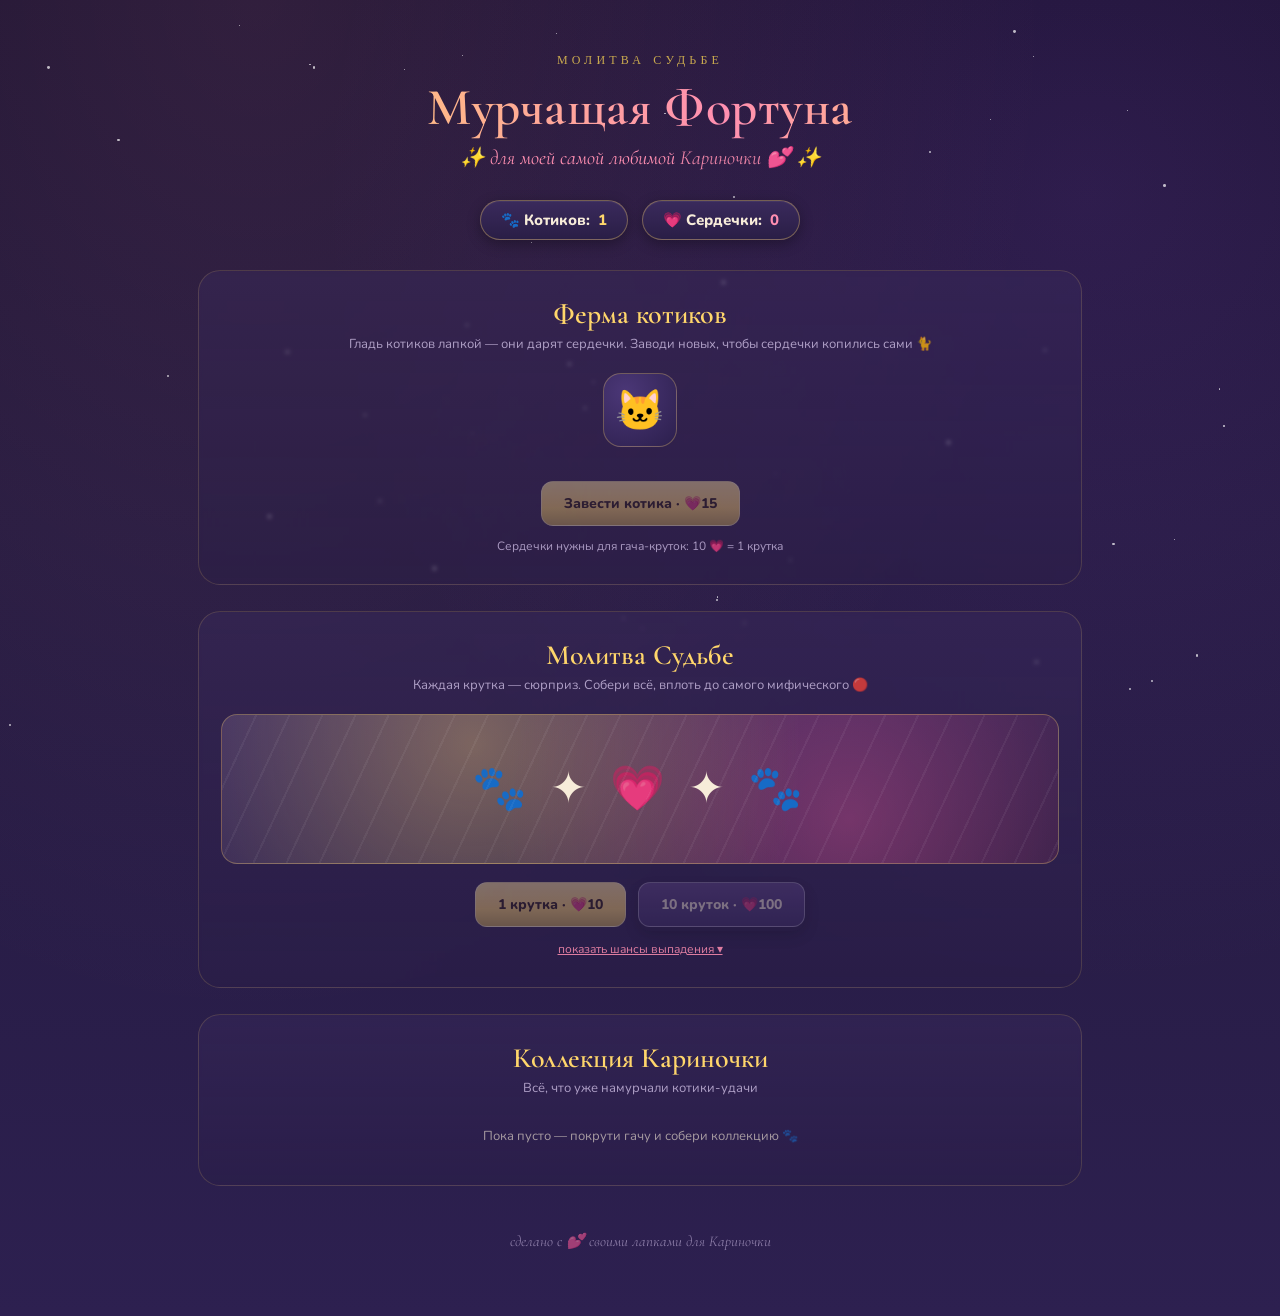
==== index.html @ b20a407c "Rename karina-gacha.html to index.html" ====
<!DOCTYPE html>
<html lang="ru">
<head>
<meta charset="UTF-8">
<meta name="viewport" content="width=device-width, initial-scale=1.0">
<title>Мурчащая Фортуна — для Кариночки 💕</title>
<link rel="preconnect" href="https://fonts.googleapis.com">
<link href="https://fonts.googleapis.com/css2?family=Cormorant+Garamond:ital,wght@0,500;0,600;1,500&family=Marcellus&family=Nunito:wght@400;600;700;800&display=swap" rel="stylesheet">
<style>
:root{
  --bg1:#1a1230;
  --bg2:#241a3f;
  --bg3:#2d2050;
  --cream:#f7ecd9;
  --gold:#ffd66b;
  --gold-dim:#c9a94f;
  --pink:#ff8fb1;
  --pink-deep:#ff5f96;

  --c-gray:#9aa0a6;   --g-gray:#d4d8db;
  --c-green:#4caf7a;  --g-green:#8ff0bb;
  --c-purple:#a855f7; --g-purple:#e0c2ff;
  --c-pink:#ff5fa8;   --g-pink:#ffc2df;
  --c-legend:#ffcf30; --g-legend:#fff2b0;
  --c-red:#ff3b3b;    --g-red:#ffaaaa;
}
*{box-sizing:border-box;}
html,body{margin:0;padding:0;}
body{
  background:
    radial-gradient(ellipse at 20% 0%, rgba(255,143,177,.10), transparent 55%),
    radial-gradient(ellipse at 85% 15%, rgba(168,85,247,.12), transparent 50%),
    linear-gradient(180deg,var(--bg1),var(--bg2) 40%,var(--bg3));
  color:var(--cream);
  font-family:'Nunito',sans-serif;
  min-height:100vh;
  overflow-x:hidden;
  position:relative;
}

/* ---------- ambient stars ---------- */
#starfield{position:fixed;inset:0;pointer-events:none;z-index:0;overflow:hidden;}
.star{position:absolute;background:#fff;border-radius:50%;opacity:.7;animation:twinkle 3.5s ease-in-out infinite;}
@keyframes twinkle{0%,100%{opacity:.15;transform:scale(1);}50%{opacity:.9;transform:scale(1.4);}}

.wrap{position:relative;z-index:1;max-width:920px;margin:0 auto;padding:0 18px 60px;}

/* ---------- hero ---------- */
.hero{
  text-align:center;
  padding:52px 16px 30px;
}
.hero .eyebrow{
  font-family:'Marcellus',serif;
  letter-spacing:.35em;
  font-size:12px;
  color:var(--gold-dim);
  text-transform:uppercase;
}
.hero h1{
  font-family:'Cormorant Garamond',serif;
  font-weight:600;
  font-size:52px;
  margin:8px 0 4px;
  background:linear-gradient(90deg,var(--gold),var(--pink) 60%,var(--gold));
  -webkit-background-clip:text;
  background-clip:text;
  color:transparent;
  letter-spacing:.01em;
}
.hero .dedication{
  font-family:'Cormorant Garamond',serif;
  font-style:italic;
  font-size:20px;
  color:var(--pink);
  margin-top:6px;
}
.hero .dedication span{opacity:.9;}

/* ---------- topbar ---------- */
.topbar{
  display:flex;justify-content:center;gap:14px;flex-wrap:wrap;
  margin:0 0 30px;
}
.currency{
  background:linear-gradient(180deg,#3a2a5c,#2a1e46);
  border:1px solid rgba(255,214,107,.35);
  border-radius:999px;
  padding:9px 20px;
  font-weight:800;
  font-size:15px;
  display:flex;align-items:center;gap:8px;
  box-shadow:0 4px 14px rgba(0,0,0,.3), inset 0 1px 0 rgba(255,255,255,.05);
}
.currency .n{color:var(--gold);font-variant-numeric:tabular-nums;}
.currency.heart .n{color:var(--pink);}

/* ---------- section shell ---------- */
section{
  background:linear-gradient(180deg,rgba(58,42,92,.45),rgba(42,30,70,.35));
  border:1px solid rgba(255,214,107,.16);
  border-radius:22px;
  padding:26px 22px 30px;
  margin-bottom:26px;
  backdrop-filter:blur(2px);
}
section h2{
  font-family:'Cormorant Garamond',serif;
  font-weight:600;
  font-size:28px;
  margin:0 0 4px;
  color:var(--gold);
  text-align:center;
}
section .subtitle{
  text-align:center;
  font-size:13px;
  color:#d9c9ee;
  opacity:.75;
  margin:0 0 20px;
}

/* ---------- farm ---------- */
.cats-field{
  display:flex;flex-wrap:wrap;justify-content:center;gap:14px;
  min-height:90px;
  margin-bottom:18px;
}
.cat-btn{
  font-size:40px;
  background:radial-gradient(circle at 30% 25%, #4b3777, #2c1f4d);
  border:1px solid rgba(255,214,107,.3);
  border-radius:18px;
  width:74px;height:74px;
  cursor:pointer;
  display:flex;align-items:center;justify-content:center;
  animation:catbob 2.6s ease-in-out infinite;
  transition:transform .12s;
  position:relative;
  user-select:none;
}
.cat-btn:nth-child(2n){animation-delay:.4s;}
.cat-btn:nth-child(3n){animation-delay:.9s;}
.cat-btn:active{transform:scale(.88);}
@keyframes catbob{0%,100%{transform:translateY(0) rotate(-2deg);}50%{transform:translateY(-6px) rotate(2deg);}}

.floatie{
  position:absolute;
  font-weight:800;
  color:var(--pink);
  font-size:14px;
  pointer-events:none;
  animation:floatup 1s ease-out forwards;
  z-index:5;
}
@keyframes floatup{
  0%{opacity:1;transform:translateY(0);}
  100%{opacity:0;transform:translateY(-46px);}
}

.farm-controls{display:flex;flex-direction:column;align-items:center;gap:10px;}
.hint{font-size:12px;color:#c9b8e0;opacity:.8;margin:2px 0 0;text-align:center;}

/* ---------- buttons ---------- */
.btn{
  font-family:'Nunito',sans-serif;
  font-weight:800;
  font-size:14px;
  color:#2a1a0f;
  background:linear-gradient(180deg,#ffe49a,var(--gold) 60%,var(--gold-dim));
  border:1px solid rgba(255,255,255,.4);
  border-radius:12px;
  padding:12px 22px;
  cursor:pointer;
  box-shadow:0 4px 0 #a9822f, 0 8px 16px rgba(0,0,0,.35);
  transition:transform .08s, box-shadow .08s, filter .15s;
}
.btn:hover{filter:brightness(1.06);}
.btn:active{transform:translateY(3px);box-shadow:0 1px 0 #a9822f, 0 3px 8px rgba(0,0,0,.3);}
.btn:disabled{opacity:.4;cursor:not-allowed;filter:none;box-shadow:none;transform:none;}
.btn.secondary{
  background:linear-gradient(180deg,#5a4483,#3c2c63);
  color:var(--cream);
  box-shadow:0 4px 0 #241a3f, 0 8px 16px rgba(0,0,0,.35);
}
.btn.secondary:active{box-shadow:0 1px 0 #241a3f;}
.btn.small{padding:7px 14px;font-size:12px;}

/* ---------- gacha banner ---------- */
.banner-art{
  height:150px;border-radius:16px;margin-bottom:18px;
  background:
    radial-gradient(circle at 30% 20%, rgba(255,214,107,.35), transparent 55%),
    radial-gradient(circle at 75% 70%, rgba(255,95,168,.35), transparent 55%),
    linear-gradient(160deg,#3c2c63,#241a3f);
  border:1px solid rgba(255,214,107,.3);
  display:flex;align-items:center;justify-content:center;
  font-size:44px;
  letter-spacing:6px;
  position:relative;
  overflow:hidden;
}
.banner-art::after{
  content:"";position:absolute;inset:0;
  background:repeating-linear-gradient(115deg, rgba(255,255,255,.05) 0 2px, transparent 2px 30px);
}
.pull-buttons{display:flex;justify-content:center;gap:12px;flex-wrap:wrap;margin-bottom:14px;}
.rates-toggle{
  text-align:center;font-size:12px;color:var(--pink);cursor:pointer;
  text-decoration:underline;opacity:.85;
}
.rates-table{margin-top:16px;font-size:12.5px;}
.rates-row{
  display:grid;grid-template-columns:20px 90px 1fr 46px;gap:8px;
  align-items:center;padding:6px 8px;border-radius:8px;
}
.rates-row+.rates-row{margin-top:3px;}
.rates-dot{width:11px;height:11px;border-radius:50%;}
.rates-items{opacity:.85;}
.rates-pct{text-align:right;font-weight:800;}

/* ---------- rarity color helpers ---------- */
.rarity-gray{--clr:var(--c-gray);--glow:var(--g-gray);}
.rarity-green{--clr:var(--c-green);--glow:var(--g-green);}
.rarity-purple{--clr:var(--c-purple);--glow:var(--g-purple);}
.rarity-pink{--clr:var(--c-pink);--glow:var(--g-pink);}
.rarity-legendary{--clr:var(--c-legend);--glow:var(--g-legend);}
.rarity-red{--clr:var(--c-red);--glow:var(--g-red);}

/* ---------- case modal ---------- */
.overlay{
  position:fixed;inset:0;background:rgba(10,6,20,.88);
  display:flex;flex-direction:column;align-items:center;justify-content:center;
  z-index:50;padding:20px;backdrop-filter:blur(3px);
}
.overlay[hidden]{display:none;}
.case-viewport{
  width:100%;max-width:640px;height:150px;
  overflow:hidden;position:relative;
  border-radius:14px;
  background:linear-gradient(180deg,#241a3f,#150e28);
  border:1px solid rgba(255,214,107,.35);
  box-shadow:0 0 40px rgba(0,0,0,.5) inset;
}
.case-viewport::before,.case-viewport::after{
  content:"";position:absolute;top:0;bottom:0;width:70px;z-index:3;pointer-events:none;
}
.case-viewport::before{left:0;background:linear-gradient(90deg,#150e28, transparent);}
.case-viewport::after{right:0;background:linear-gradient(270deg,#150e28, transparent);}
.marker{
  position:absolute;left:50%;top:0;bottom:0;width:3px;
  background:var(--gold);transform:translateX(-50%);z-index:4;
  box-shadow:0 0 12px var(--gold);
}
.marker::before,.marker::after{
  content:"";position:absolute;left:50%;transform:translateX(-50%);
  border-left:8px solid transparent;border-right:8px solid transparent;
}
.marker::before{top:-2px;border-top:10px solid var(--gold);}
.marker::after{bottom:-2px;border-bottom:10px solid var(--gold);}
.strip{
  display:flex;position:absolute;top:0;left:0;height:100%;
  will-change:transform;
}
.strip-item{
  width:150px;height:150px;flex:0 0 150px;
  display:flex;flex-direction:column;align-items:center;justify-content:center;gap:6px;
  border-right:1px solid rgba(255,255,255,.06);
  background:linear-gradient(180deg, color-mix(in srgb, var(--clr) 20%, #1b1330), #1b1330 75%);
}
.strip-item .item-icon{font-size:40px;filter:drop-shadow(0 0 8px var(--clr));}
.strip-item .item-name{font-size:9.5px;color:var(--glow);text-align:center;padding:0 6px;opacity:.85;line-height:1.15;}

.reveal-card{
  margin-top:26px;text-align:center;min-height:150px;
  display:flex;flex-direction:column;align-items:center;gap:8px;
}
.reveal-card[hidden]{display:none;}
.reveal-icon{
  font-size:64px;width:120px;height:120px;border-radius:20px;
  display:flex;align-items:center;justify-content:center;
  background:radial-gradient(circle, color-mix(in srgb, var(--clr) 30%, #1b1330), #1b1330 75%);
  border:2px solid var(--clr);
  box-shadow:0 0 30px var(--clr), 0 0 60px var(--clr);
  animation:pop-in .45s cubic-bezier(.2,1.4,.4,1);
}
@keyframes pop-in{0%{transform:scale(0.3);opacity:0;}70%{transform:scale(1.12);}100%{transform:scale(1);opacity:1;}}
.reveal-rarity{font-weight:800;letter-spacing:.08em;text-transform:uppercase;font-size:13px;color:var(--clr);}
.reveal-name{font-family:'Cormorant Garamond',serif;font-size:22px;font-weight:600;color:var(--cream);}
.modal-actions{display:flex;gap:12px;margin-top:22px;}

.confetti-burst{position:absolute;inset:0;pointer-events:none;overflow:visible;}
.confetti-piece{position:absolute;font-size:20px;animation:burst 1.1s ease-out forwards;}
@keyframes burst{
  0%{transform:translate(0,0) scale(0.6) rotate(0);opacity:1;}
  100%{transform:translate(var(--dx),var(--dy)) scale(1.1) rotate(var(--rot));opacity:0;}
}

/* ---------- multi reveal (x10) ---------- */
.multi-grid{
  display:grid;grid-template-columns:repeat(5,1fr);gap:12px;
  width:100%;max-width:640px;margin-bottom:8px;
}
@media(max-width:560px){.multi-grid{grid-template-columns:repeat(2,1fr);}}
.mcard{
  aspect-ratio:1;border-radius:14px;
  background:linear-gradient(160deg,#3c2c63,#241a3f);
  border:1px solid rgba(255,214,107,.3);
  display:flex;flex-direction:column;align-items:center;justify-content:center;gap:4px;
  position:relative;overflow:hidden;
  transform:perspective(600px) rotateY(0deg);
}
.mcard .back-face{font-size:26px;opacity:.5;}
.mcard.revealed{
  animation:flipreveal .55s ease forwards;
  border-color:var(--clr);
  background:radial-gradient(circle, color-mix(in srgb, var(--clr) 26%, #1b1330), #1b1330 78%);
  box-shadow:0 0 18px color-mix(in srgb, var(--clr) 60%, transparent);
}
@keyframes flipreveal{
  0%{transform:perspective(600px) rotateY(0deg);}
  50%{transform:perspective(600px) rotateY(90deg);}
  51%{}
  100%{transform:perspective(600px) rotateY(0deg);}
}
.mcard .m-icon{font-size:30px;filter:drop-shadow(0 0 6px var(--clr));}
.mcard .m-name{font-size:8.5px;text-align:center;padding:0 4px;color:var(--glow);line-height:1.15;}
.mcard.big-glow{animation:flipreveal .55s ease forwards, pulseglow 1.4s ease-in-out .55s 2;}
@keyframes pulseglow{0%,100%{box-shadow:0 0 18px color-mix(in srgb, var(--clr) 60%, transparent);}50%{box-shadow:0 0 40px color-mix(in srgb, var(--clr) 90%, transparent);}}

/* ---------- inventory ---------- */
.inv-groups{display:flex;flex-direction:column;gap:14px;}
.inv-group h3{
  font-family:'Cormorant Garamond',serif;font-size:16px;margin:0 0 8px;
  color:var(--clr);
}
.inv-row{display:flex;flex-wrap:wrap;gap:8px;}
.inv-chip{
  display:flex;align-items:center;gap:6px;
  background:color-mix(in srgb, var(--clr) 14%, #241a3f);
  border:1px solid color-mix(in srgb, var(--clr) 45%, transparent);
  border-radius:10px;padding:6px 10px;font-size:12px;font-weight:700;
}
.inv-chip .cnt{color:var(--clr);}
.inv-empty{font-size:13px;opacity:.6;text-align:center;padding:10px;}

footer{
  text-align:center;font-size:12px;color:#c9b8e0;opacity:.6;padding:20px 0 6px;
  font-family:'Cormorant Garamond',serif;font-style:italic;font-size:15px;
}

@media(max-width:520px){
  .hero h1{font-size:38px;}
  .rates-row{grid-template-columns:16px 74px 1fr 40px;font-size:11px;}
}
</style>
</head>
<body>

<div id="starfield"></div>

<div class="wrap">
  <div class="hero">
    <div class="eyebrow">Молитва Судьбе</div>
    <h1>Мурчащая Фортуна</h1>
    <div class="dedication">✨ для моей самой любимой <span>Кариночки</span> 💕 ✨</div>
  </div>

  <div class="topbar">
    <div class="currency">🐾 Котиков: <span class="n" id="catCountView">1</span></div>
    <div class="currency heart">💗 Сердечки: <span class="n" id="heartView">0</span></div>
  </div>

  <section class="farm">
    <h2>Ферма котиков</h2>
    <div class="subtitle">Гладь котиков лапкой — они дарят сердечки. Заводи новых, чтобы сердечки копились сами 🐈</div>
    <div class="cats-field" id="catsField"></div>
    <div class="farm-controls">
      <button class="btn" id="buyCatBtn">Завести котика · 💗<span id="catCost">15</span></button>
      <div class="hint">Сердечки нужны для гача-круток: 10 💗 = 1 крутка</div>
    </div>
  </section>

  <section class="gacha">
    <h2>Молитва Судьбе</h2>
    <div class="subtitle">Каждая крутка — сюрприз. Собери всё, вплоть до самого мифического 🔴</div>
    <div class="banner-art">🐾 ✦ 💗 ✦ 🐾</div>
    <div class="pull-buttons">
      <button class="btn" id="pull1">1 крутка · 💗10</button>
      <button class="btn secondary" id="pull10">10 круток · 💗100</button>
    </div>
    <div class="rates-toggle" id="ratesToggle">показать шансы выпадения ▾</div>
    <div class="rates-table" id="ratesTable" hidden></div>
  </section>

  <section class="inventory">
    <h2>Коллекция Кариночки</h2>
    <div class="subtitle">Всё, что уже намурчали котики-удачи</div>
    <div class="inv-groups" id="invGroups"></div>
  </section>

  <footer>сделано с 💕 своими лапками для Кариночки</footer>
</div>

<!-- single-pull case overlay -->
<div class="overlay" id="caseOverlay" hidden>
  <div class="case-viewport">
    <div class="marker"></div>
    <div class="strip" id="strip"></div>
    <div class="confetti-burst" id="confettiBurst"></div>
  </div>
  <div class="reveal-card" id="revealCard" hidden></div>
  <div class="modal-actions">
    <button class="btn secondary small" id="skipAnim">Пропустить</button>
    <button class="btn small" id="closeCase" hidden>Продолжить ✦</button>
  </div>
</div>

<!-- multi-pull overlay -->
<div class="overlay" id="multiOverlay" hidden>
  <div class="multi-grid" id="multiGrid"></div>
  <div class="modal-actions">
    <button class="btn secondary small" id="skipMulti">Показать все</button>
    <button class="btn small" id="closeMulti" hidden>Продолжить ✦</button>
  </div>
</div>

<script>
(function(){
  "use strict";

  /* ---------------- RARITIES ---------------- */
  const RARITIES = [
    { key:'gray',      name:'Обычная',      chance:0.40, items:['Доширак','Шоколадка 5 тенге','Попкинс Чупкинс'] },
    { key:'green',     name:'Необычная',    chance:0.29, items:['Бетти Попкинс','Чашка чая','Миска риса'] },
    { key:'purple',    name:'Редкая',       chance:0.15, items:['Мармелад обычный','Киндер палочка','Конфетка «Озеро»'] },
    { key:'pink',      name:'Эпическая',    chance:0.10, items:['Мармелад «Летающая тарелка»','Киндер яйцо','Сникерс'] },
    { key:'legendary', name:'Легендарная',  chance:0.05, items:['Чипсы с крабом','Киндер Джой','Рафаэлло'] },
    { key:'red',       name:'Мифическая',   chance:0.01, items:['Киндер Джой Minecraft','Скин в Лиге Легенд','Коробка Рафаэлло'] },
  ];
  const ICONS = {
    'Доширак':'🍜','Шоколадка 5 тенге':'🍫','Попкинс Чупкинс':'🐹',
    'Бетти Попкинс':'🐰','Чашка чая':'🍵','Миска риса':'🍚',
    'Мармелад обычный':'🍬','Киндер палочка':'🍡','Конфетка «Озеро»':'🍭',
    'Мармелад «Летающая тарелка»':'🛸','Киндер яйцо':'🥚','Сникерс':'🍫',
    'Чипсы с крабом':'🦀','Киндер Джой':'🥚','Рафаэлло':'🌰',
    'Киндер Джой Minecraft':'🎮','Скин в Лиге Легенд':'🎮','Коробка Рафаэлло':'🎁',
  };
  const RARITY_ORDER = RARITIES.map(r=>r.key);

  /* ---------------- STATE ---------------- */
  let hearts = 0;
  let heartsFloat = 0;
  let cats = 1;
  let catCost = 15;
  const inventory = {}; // itemName -> count

  const heartView = document.getElementById('heartView');
  const catCountView = document.getElementById('catCountView');
  const catCostView = document.getElementById('catCost');
  const buyCatBtn = document.getElementById('buyCatBtn');
  const catsField = document.getElementById('catsField');
  const pull1Btn = document.getElementById('pull1');
  const pull10Btn = document.getElementById('pull10');

  function updateUI(){
    heartView.textContent = Math.floor(hearts);
    catCountView.textContent = cats;
    catCostView.textContent = catCost;
    buyCatBtn.disabled = hearts < catCost;
    pull1Btn.disabled = hearts < 10;
    pull10Btn.disabled = hearts < 100;
  }

  function addCat(){
    const btn = document.createElement('button');
    btn.className = 'cat-btn';
    btn.textContent = '🐱';
    btn.addEventListener('click', (e)=> petCat(e, btn));
    catsField.appendChild(btn);
  }
  for(let i=0;i<cats;i++) addCat();

  function petCat(e, btn){
    const gain = 2;
    hearts += gain;
    updateUI();
    const rect = btn.getBoundingClientRect();
    const f = document.createElement('div');
    f.className = 'floatie';
    f.textContent = '+' + gain + ' 💗';
    f.style.left = (rect.left + rect.width/2 - 20) + 'px';
    f.style.top = (rect.top - 6) + 'px';
    f.style.position = 'fixed';
    document.body.appendChild(f);
    setTimeout(()=> f.remove(), 1000);
    btn.style.transform = 'scale(0.85)';
    setTimeout(()=> btn.style.transform = '', 120);
    tickSound(600);
  }

  buyCatBtn.addEventListener('click', ()=>{
    if(hearts < catCost) return;
    hearts -= catCost;
    cats++;
    catCost = Math.ceil(catCost * 1.22);
    addCat();
    updateUI();
  });

  setInterval(()=>{
    heartsFloat += cats * 0.4;
    if(heartsFloat >= 1){
      const whole = Math.floor(heartsFloat);
      hearts += whole;
      heartsFloat -= whole;
      updateUI();
    }
  }, 1000);

  /* ---------------- AUDIO (synthesized, no external files) ---------------- */
  let actx;
  function ctx(){
    if(!actx) actx = new (window.AudioContext||window.webkitAudioContext)();
    return actx;
  }
  function tickSound(freq){
    try{
      const c = ctx();
      const o = c.createOscillator();
      const g = c.createGain();
      o.type = 'square';
      o.frequency.value = freq;
      g.gain.value = 0.05;
      g.gain.exponentialRampToValueAtTime(0.0001, c.currentTime + 0.06);
      o.connect(g); g.connect(c.destination);
      o.start(); o.stop(c.currentTime + 0.07);
    }catch(e){}
  }
  function revealChime(rarityKey){
    try{
      const c = ctx();
      const notesByRarity = {
        gray:[440], green:[440,554], purple:[440,554,659],
        pink:[440,554,659,784], legendary:[392,523,659,784,988],
        red:[392,494,587,740,988,1245]
      };
      const notes = notesByRarity[rarityKey] || [440];
      notes.forEach((freq,i)=>{
        const o = c.createOscillator();
        const g = c.createGain();
        o.type = 'triangle';
        o.frequency.value = freq;
        const t0 = c.currentTime + i*0.09;
        g.gain.setValueAtTime(0.0001, t0);
        g.gain.linearRampToValueAtTime(0.09, t0+0.02);
        g.gain.exponentialRampToValueAtTime(0.0001, t0+0.5);
        o.connect(g); g.connect(c.destination);
        o.start(t0); o.stop(t0+0.55);
      });
    }catch(e){}
  }

  /* ---------------- GACHA LOGIC ---------------- */
  function weightedPick(){
    let r = Math.random(), cum = 0;
    for(const rar of RARITIES){
      cum += rar.chance;
      if(r <= cum) return rar;
    }
    return RARITIES[0];
  }
  function pickItem(rar){
    return rar.items[Math.floor(Math.random()*rar.items.length)];
  }
  function addToInventory(name){
    inventory[name] = (inventory[name]||0) + 1;
    renderInventory();
  }
  function rarityOf(itemName){
    return RARITIES.find(r=> r.items.includes(itemName));
  }

  function renderInventory(){
    const wrap = document.getElementById('invGroups');
    wrap.innerHTML = '';
    let any = false;
    RARITIES.forEach(rar=>{
      const owned = rar.items.filter(it=> inventory[it]);
      if(owned.length === 0) return;
      any = true;
      const group = document.createElement('div');
      group.className = 'inv-group rarity-' + rar.key;
      const h3 = document.createElement('h3');
      h3.textContent = rar.name;
      group.appendChild(h3);
      const row = document.createElement('div');
      row.className = 'inv-row';
      owned.forEach(it=>{
        const chip = document.createElement('div');
        chip.className = 'inv-chip';
        chip.innerHTML = `<span>${ICONS[it]||'✦'}</span><span>${it}</span><span class="cnt">×${inventory[it]}</span>`;
        row.appendChild(chip);
      });
      group.appendChild(row);
      wrap.appendChild(group);
    });
    if(!any){
      wrap.innerHTML = '<div class="inv-empty">Пока пусто — покрути гачу и собери коллекцию 🐾</div>';
    }
  }
  renderInventory();

  /* ---------------- RATES TABLE ---------------- */
  const ratesToggle = document.getElementById('ratesToggle');
  const ratesTable = document.getElementById('ratesTable');
  ratesToggle.addEventListener('click', ()=>{
    const show = ratesTable.hasAttribute('hidden');
    if(show){ ratesTable.removeAttribute('hidden'); ratesToggle.textContent='скрыть шансы выпадения ▴'; }
    else{ ratesTable.setAttribute('hidden',''); ratesToggle.textContent='показать шансы выпадения ▾'; }
  });
  RARITIES.forEach(rar=>{
    const row = document.createElement('div');
    row.className = 'rates-row rarity-' + rar.key;
    row.innerHTML = `
      <span class="rates-dot" style="background:var(--clr)"></span>
      <span style="color:var(--clr);font-weight:800;">${rar.name}</span>
      <span class="rates-items">${rar.items.join(', ')}</span>
      <span class="rates-pct" style="color:var(--clr)">${Math.round(rar.chance*100)}%</span>`;
    ratesTable.appendChild(row);
  });

  /* ---------------- SINGLE PULL — CS-style case opening ---------------- */
  const caseOverlay = document.getElementById('caseOverlay');
  const stripEl = document.getElementById('strip');
  const revealCard = document.getElementById('revealCard');
  const skipAnimBtn = document.getElementById('skipAnim');
  const closeCaseBtn = document.getElementById('closeCase');
  const confettiBurst = document.getElementById('confettiBurst');

  const ITEM_W = 150;
  const STRIP_LEN = 60;
  const LAND_INDEX = 48;
  let animHandle = null;
  let animResolved = false;

  function buildStrip(finalRarity, finalItem){
    stripEl.innerHTML = '';
    stripEl.style.transform = 'translateX(0px)';
    for(let i=0; i<STRIP_LEN; i++){
      let rar, itemName;
      if(i === LAND_INDEX){ rar = finalRarity; itemName = finalItem; }
      else { rar = weightedPick(); itemName = pickItem(rar); }
      const cell = document.createElement('div');
      cell.className = 'strip-item rarity-' + rar.key;
      cell.innerHTML = `<div class="item-icon">${ICONS[itemName]||'✦'}</div><div class="item-name">${itemName}</div>`;
      stripEl.appendChild(cell);
    }
  }

  function easeOutQuart(t){ return 1 - Math.pow(1-t, 4); }

  function animateStrip(finalRarity, onDone){
    const viewport = document.querySelector('#caseOverlay .case-viewport');
    const viewportWidth = viewport.clientWidth;
    const jitter = (Math.random()*0.5 - 0.25) * ITEM_W;
    const targetX = LAND_INDEX*ITEM_W + ITEM_W/2 - viewportWidth/2 + jitter;
    const duration = 4200;
    const start = performance.now();
    let lastTickIndex = -1;
    animResolved = false;

    function frame(now){
      if(animResolved) return;
      const t = Math.min(1, (now-start)/duration);
      const eased = easeOutQuart(t);
      const x = targetX * eased;
      stripEl.style.transform = `translateX(${-x}px)`;
      const idx = Math.floor(x / ITEM_W);
      if(idx !== lastTickIndex){
        lastTickIndex = idx;
        const pitch = 500 + Math.min(500, (1-t)*900);
        tickSound(pitch);
      }
      if(t < 1){
        animHandle = requestAnimationFrame(frame);
      } else {
        animResolved = true;
        onDone();
      }
    }
    animHandle = requestAnimationFrame(frame);
  }

  function finishReveal(finalRarity, finalItem){
    revealChime(finalRarity.key);
    revealCard.innerHTML = `
      <div class="reveal-icon rarity-${finalRarity.key}">${ICONS[finalItem]||'✦'}</div>
      <div class="reveal-rarity rarity-${finalRarity.key}">${finalRarity.name}</div>
      <div class="reveal-name">${finalItem}</div>`;
    revealCard.removeAttribute('hidden');
    closeCaseBtn.removeAttribute('hidden');
    skipAnimBtn.setAttribute('hidden','');
    if(finalRarity.key === 'legendary' || finalRarity.key === 'red' || finalRarity.key === 'pink'){
      burstConfetti(confettiBurst, finalRarity.key);
    }
    addToInventory(finalItem);
  }

  function burstConfetti(container, rarityKey){
    const glyphs = rarityKey==='red' ? ['💖','✨','🎉','💗'] : rarityKey==='legendary' ? ['✨','⭐','💛'] : ['💕','✨'];
    for(let i=0;i<18;i++){
      const p = document.createElement('div');
      p.className = 'confetti-piece';
      p.textContent = glyphs[Math.floor(Math.random()*glyphs.length)];
      const angle = Math.random()*Math.PI*2;
      const dist = 80 + Math.random()*120;
      p.style.setProperty('--dx', Math.cos(angle)*dist + 'px');
      p.style.setProperty('--dy', Math.sin(angle)*dist + 'px');
      p.style.setProperty('--rot', (Math.random()*360)+'deg');
      p.style.left = '50%'; p.style.top = '50%';
      container.appendChild(p);
      setTimeout(()=> p.remove(), 1200);
    }
  }

  function openSinglePull(){
    if(hearts < 10) return;
    hearts -= 10;
    updateUI();
    const rar = weightedPick();
    const item = pickItem(rar);

    caseOverlay.removeAttribute('hidden');
    revealCard.setAttribute('hidden','');
    closeCaseBtn.setAttribute('hidden','');
    skipAnimBtn.removeAttribute('hidden');
    confettiBurst.innerHTML = '';
    buildStrip(rar, item);

    animateStrip(rar, ()=> finishReveal(rar, item));

    skipAnimBtn.onclick = ()=>{
      if(animHandle) cancelAnimationFrame(animHandle);
      animResolved = true;
      const viewport = document.querySelector('#caseOverlay .case-viewport');
      const viewportWidth = viewport.clientWidth;
      const targetX = LAND_INDEX*ITEM_W + ITEM_W/2 - viewportWidth/2;
      stripEl.style.transform = `translateX(${-targetX}px)`;
      finishReveal(rar, item);
    };
  }
  closeCaseBtn.addEventListener('click', ()=>{
    caseOverlay.setAttribute('hidden','');
  });
  pull1Btn.addEventListener('click', openSinglePull);

  /* ---------------- MULTI PULL (x10) — sequential reveal ---------------- */
  const multiOverlay = document.getElementById('multiOverlay');
  const multiGrid = document.getElementById('multiGrid');
  const skipMultiBtn = document.getElementById('skipMulti');
  const closeMultiBtn = document.getElementById('closeMulti');
  let multiTimer = null;
  let multiResults = [];
  let multiIndex = 0;

  function openTenPull(){
    if(hearts < 100) return;
    hearts -= 100;
    updateUI();

    multiResults = [];
    for(let i=0;i<10;i++){
      const rar = weightedPick();
      const item = pickItem(rar);
      multiResults.push({ rar, item });
    }
    // saving the best for last, like a real gacha reveal
    multiResults.sort((a,b)=> RARITY_ORDER.indexOf(a.rar.key) - RARITY_ORDER.indexOf(b.rar.key));

    multiGrid.innerHTML = '';
    multiResults.forEach(()=>{
      const c = document.createElement('div');
      c.className = 'mcard';
      c.innerHTML = '<div class="back-face">🐾</div>';
      multiGrid.appendChild(c);
    });

    multiOverlay.removeAttribute('hidden');
    closeMultiBtn.setAttribute('hidden','');
    skipMultiBtn.removeAttribute('hidden');
    multiIndex = 0;
    revealNextMultiCard();
  }

  function revealMultiCard(i){
    const { rar, item } = multiResults[i];
    const card = multiGrid.children[i];
    card.className = 'mcard revealed rarity-' + rar.key + ((rar.key==='legendary'||rar.key==='red') ? ' big-glow' : '');
    card.innerHTML = `<div class="m-icon">${ICONS[item]||'✦'}</div><div class="m-name">${item}</div>`;
    revealChime(rar.key);
    addToInventory(item);
  }

  function revealNextMultiCard(){
    if(multiIndex >= multiResults.length){
      closeMultiBtn.removeAttribute('hidden');
      skipMultiBtn.setAttribute('hidden','');
      return;
    }
    const { rar } = multiResults[multiIndex];
    revealMultiCard(multiIndex);
    multiIndex++;
    const delay = (rar.key==='legendary'||rar.key==='red') ? 950 : 480;
    multiTimer = setTimeout(revealNextMultiCard, delay);
  }

  skipMultiBtn.addEventListener('click', ()=>{
    clearTimeout(multiTimer);
    while(multiIndex < multiResults.length){
      revealMultiCard(multiIndex);
      multiIndex++;
    }
    closeMultiBtn.removeAttribute('hidden');
    skipMultiBtn.setAttribute('hidden','');
  });
  closeMultiBtn.addEventListener('click', ()=>{
    multiOverlay.setAttribute('hidden','');
  });
  pull10Btn.addEventListener('click', openTenPull);

  /* ---------------- STARFIELD ---------------- */
  const starfield = document.getElementById('starfield');
  for(let i=0;i<50;i++){
    const s = document.createElement('div');
    s.className = 'star';
    const size = Math.random()*2 + 1;
    s.style.width = size+'px';
    s.style.height = size+'px';
    s.style.left = Math.random()*100+'%';
    s.style.top = Math.random()*100+'%';
    s.style.animationDelay = (Math.random()*3.5)+'s';
    starfield.appendChild(s);
  }

  updateUI();
})();
</script>
</body>
</html>
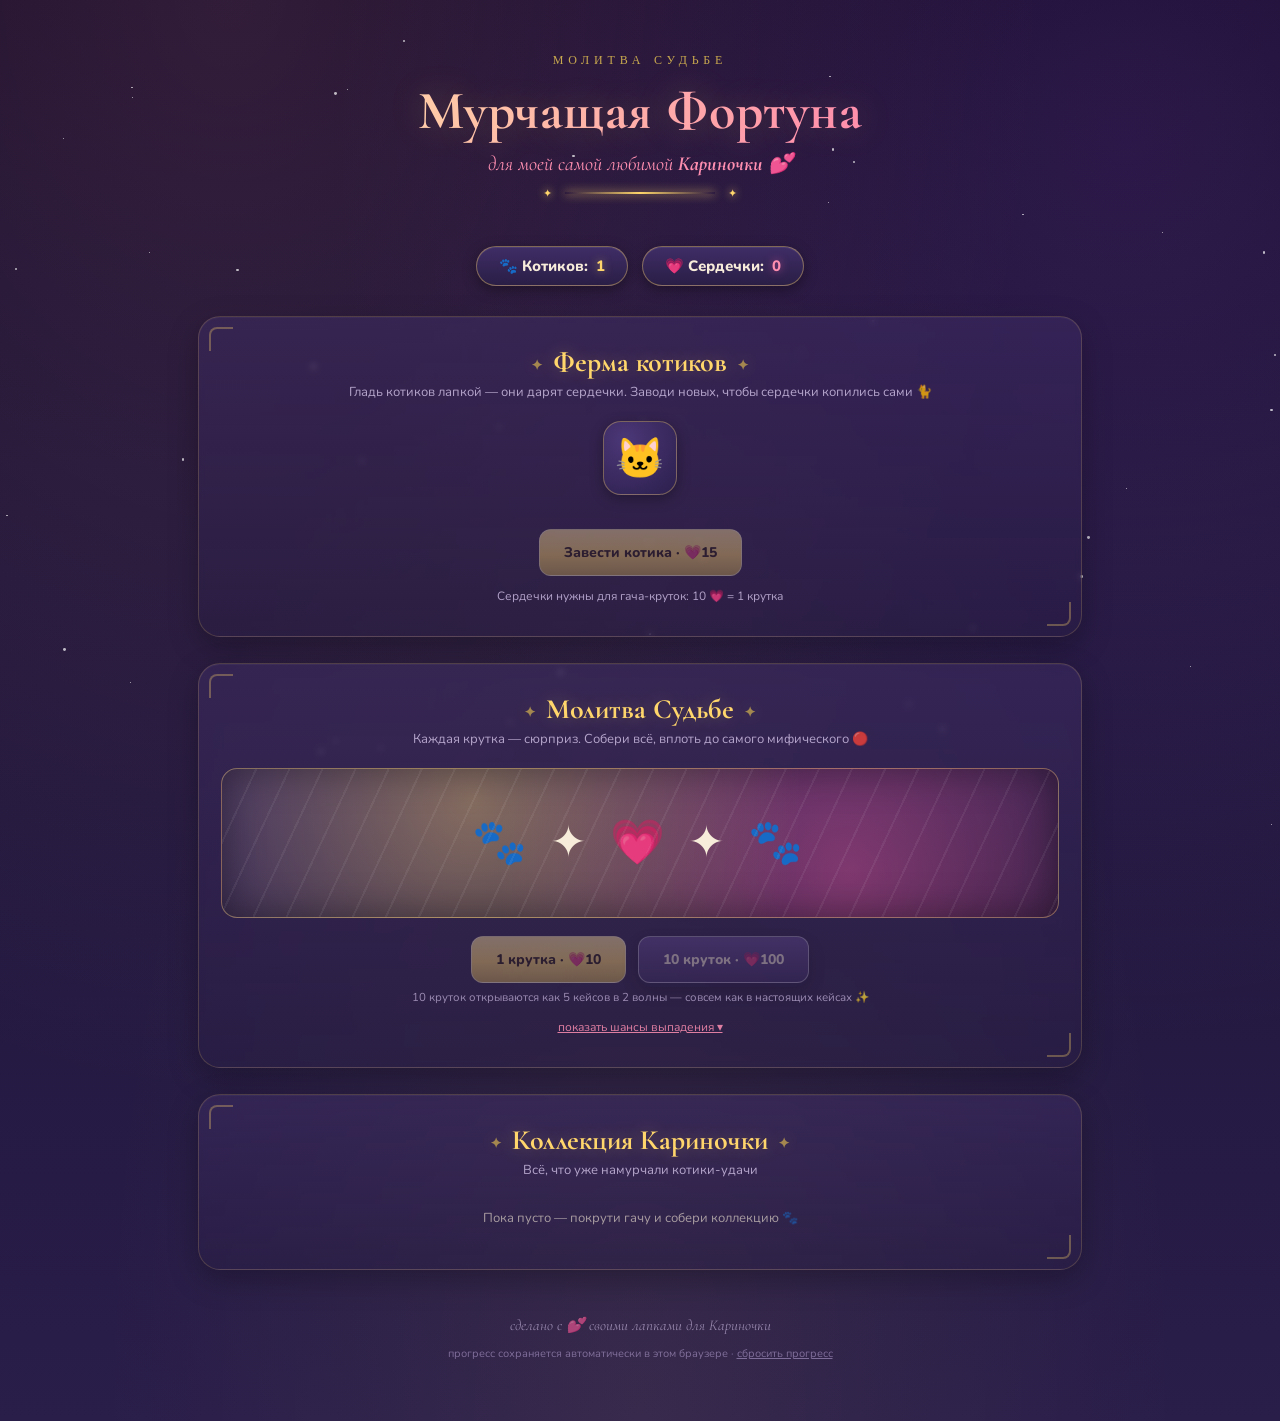
==== commit a44e9f16: "Rename karina-gacha.html to index.html" ====
--- a/index.html
+++ b/index.html
@@ -5,14 +5,15 @@
 <meta name="viewport" content="width=device-width, initial-scale=1.0">
 <title>Мурчащая Фортуна — для Кариночки 💕</title>
 <link rel="preconnect" href="https://fonts.googleapis.com">
-<link href="https://fonts.googleapis.com/css2?family=Cormorant+Garamond:ital,wght@0,500;0,600;1,500&family=Marcellus&family=Nunito:wght@400;600;700;800&display=swap" rel="stylesheet">
+<link href="https://fonts.googleapis.com/css2?family=Cormorant+Garamond:ital,wght@0,500;0,600;0,700;1,500&family=Marcellus&family=Nunito:wght@400;600;700;800;900&display=swap" rel="stylesheet">
 <style>
 :root{
-  --bg1:#1a1230;
-  --bg2:#241a3f;
-  --bg3:#2d2050;
+  --bg1:#150c28;
+  --bg2:#1f1638;
+  --bg3:#291d4a;
   --cream:#f7ecd9;
   --gold:#ffd66b;
+  --gold-bright:#ffe9a8;
   --gold-dim:#c9a94f;
   --pink:#ff8fb1;
   --pink-deep:#ff5f96;
@@ -28,8 +29,9 @@
 html,body{margin:0;padding:0;}
 body{
   background:
-    radial-gradient(ellipse at 20% 0%, rgba(255,143,177,.10), transparent 55%),
-    radial-gradient(ellipse at 85% 15%, rgba(168,85,247,.12), transparent 50%),
+    radial-gradient(ellipse at 18% 0%, rgba(255,143,177,.12), transparent 55%),
+    radial-gradient(ellipse at 88% 10%, rgba(168,85,247,.14), transparent 50%),
+    radial-gradient(ellipse at 50% 100%, rgba(255,214,107,.07), transparent 60%),
     linear-gradient(180deg,var(--bg1),var(--bg2) 40%,var(--bg3));
   color:var(--cream);
   font-family:'Nunito',sans-serif;
@@ -38,184 +40,164 @@
   position:relative;
 }
 
-/* ---------- ambient stars ---------- */
+/* ---------- ambient stars & floating hearts ---------- */
 #starfield{position:fixed;inset:0;pointer-events:none;z-index:0;overflow:hidden;}
 .star{position:absolute;background:#fff;border-radius:50%;opacity:.7;animation:twinkle 3.5s ease-in-out infinite;}
 @keyframes twinkle{0%,100%{opacity:.15;transform:scale(1);}50%{opacity:.9;transform:scale(1.4);}}
+.amb-heart{position:fixed;bottom:-24px;pointer-events:none;z-index:0;opacity:.55;animation:ambient-rise linear forwards;}
+@keyframes ambient-rise{
+  0%{transform:translateY(0) rotate(0deg);opacity:.55;}
+  85%{opacity:.4;}
+  100%{transform:translateY(-112vh) rotate(340deg);opacity:0;}
+}
 
 .wrap{position:relative;z-index:1;max-width:920px;margin:0 auto;padding:0 18px 60px;}
 
 /* ---------- hero ---------- */
-.hero{
-  text-align:center;
-  padding:52px 16px 30px;
-}
+.hero{text-align:center;padding:52px 16px 26px;position:relative;}
 .hero .eyebrow{
-  font-family:'Marcellus',serif;
-  letter-spacing:.35em;
-  font-size:12px;
-  color:var(--gold-dim);
-  text-transform:uppercase;
+  font-family:'Marcellus',serif;letter-spacing:.4em;font-size:12px;
+  color:var(--gold-dim);text-transform:uppercase;
 }
 .hero h1{
-  font-family:'Cormorant Garamond',serif;
-  font-weight:600;
-  font-size:52px;
-  margin:8px 0 4px;
-  background:linear-gradient(90deg,var(--gold),var(--pink) 60%,var(--gold));
-  -webkit-background-clip:text;
-  background-clip:text;
-  color:transparent;
-  letter-spacing:.01em;
-}
+  font-family:'Cormorant Garamond',serif;font-weight:700;font-size:54px;
+  margin:10px 0 4px;letter-spacing:.01em;
+  background:linear-gradient(100deg,var(--gold-bright) 0%,var(--pink) 30%,var(--gold) 55%,var(--pink-deep) 80%,var(--gold-bright) 100%);
+  background-size:250% auto;
+  -webkit-background-clip:text;background-clip:text;color:transparent;
+  animation:shimmer 6s linear infinite;
+  text-shadow:0 0 34px rgba(255,214,107,.25);
+}
+@keyframes shimmer{0%{background-position:0% center;}100%{background-position:250% center;}}
 .hero .dedication{
-  font-family:'Cormorant Garamond',serif;
-  font-style:italic;
-  font-size:20px;
-  color:var(--pink);
-  margin-top:6px;
-}
-.hero .dedication span{opacity:.9;}
+  font-family:'Cormorant Garamond',serif;font-style:italic;font-size:20px;
+  color:var(--pink);margin-top:8px;
+}
+.hero-divider{
+  width:150px;height:2px;margin:16px auto 0;
+  background:linear-gradient(90deg,transparent,var(--gold),transparent);
+  box-shadow:0 0 10px var(--gold);position:relative;
+}
+.hero-divider::before,.hero-divider::after{
+  content:"✦";position:absolute;top:50%;transform:translateY(-50%);
+  color:var(--gold);font-size:11px;text-shadow:0 0 8px var(--gold);
+}
+.hero-divider::before{left:-22px;}
+.hero-divider::after{right:-22px;}
 
 /* ---------- topbar ---------- */
-.topbar{
-  display:flex;justify-content:center;gap:14px;flex-wrap:wrap;
-  margin:0 0 30px;
-}
+.topbar{display:flex;justify-content:center;gap:14px;flex-wrap:wrap;margin:26px 0 30px;}
 .currency{
-  background:linear-gradient(180deg,#3a2a5c,#2a1e46);
-  border:1px solid rgba(255,214,107,.35);
-  border-radius:999px;
-  padding:9px 20px;
-  font-weight:800;
-  font-size:15px;
+  background:linear-gradient(180deg,#3f2d66,#2a1e46);
+  border:1px solid rgba(255,214,107,.4);
+  border-radius:999px;padding:9px 22px;font-weight:800;font-size:15px;
   display:flex;align-items:center;gap:8px;
-  box-shadow:0 4px 14px rgba(0,0,0,.3), inset 0 1px 0 rgba(255,255,255,.05);
-}
-.currency .n{color:var(--gold);font-variant-numeric:tabular-nums;}
-.currency.heart .n{color:var(--pink);}
+  box-shadow:0 4px 14px rgba(0,0,0,.35), inset 0 1px 0 rgba(255,255,255,.07);
+  position:relative;overflow:hidden;
+}
+.currency .n{color:var(--gold);font-variant-numeric:tabular-nums;text-shadow:0 0 8px rgba(255,214,107,.5);}
+.currency.heart .n{color:var(--pink);text-shadow:0 0 8px rgba(255,95,168,.6);}
+.currency.pulse .n{animation:currency-pulse .35s ease;}
+@keyframes currency-pulse{0%{transform:scale(1);}50%{transform:scale(1.25);}100%{transform:scale(1);}}
 
 /* ---------- section shell ---------- */
 section{
-  background:linear-gradient(180deg,rgba(58,42,92,.45),rgba(42,30,70,.35));
-  border:1px solid rgba(255,214,107,.16);
-  border-radius:22px;
-  padding:26px 22px 30px;
-  margin-bottom:26px;
-  backdrop-filter:blur(2px);
-}
+  background:linear-gradient(180deg,rgba(63,45,102,.5),rgba(42,30,70,.38));
+  border:1px solid rgba(255,214,107,.18);
+  border-radius:22px;padding:28px 22px 32px;margin-bottom:26px;
+  backdrop-filter:blur(3px);
+  position:relative;
+  box-shadow:0 10px 30px rgba(0,0,0,.25), inset 0 1px 0 rgba(255,255,255,.04);
+}
+section::before,section::after{
+  content:"";position:absolute;width:22px;height:22px;
+  border:2px solid rgba(255,214,107,.4);
+  opacity:.8;
+}
+section::before{top:10px;left:10px;border-right:none;border-bottom:none;border-radius:8px 0 0 0;}
+section::after{bottom:10px;right:10px;border-left:none;border-top:none;border-radius:0 0 8px 0;}
 section h2{
-  font-family:'Cormorant Garamond',serif;
-  font-weight:600;
-  font-size:28px;
-  margin:0 0 4px;
-  color:var(--gold);
-  text-align:center;
-}
-section .subtitle{
-  text-align:center;
-  font-size:13px;
-  color:#d9c9ee;
-  opacity:.75;
-  margin:0 0 20px;
-}
+  font-family:'Cormorant Garamond',serif;font-weight:700;font-size:28px;
+  margin:0 0 4px;color:var(--gold);text-align:center;
+  text-shadow:0 0 18px rgba(255,214,107,.3);
+}
+section h2 .orn{color:var(--gold-dim);font-size:14px;margin:0 10px;opacity:.75;vertical-align:middle;}
+section .subtitle{text-align:center;font-size:13px;color:#d9c9ee;opacity:.78;margin:0 0 20px;}
 
 /* ---------- farm ---------- */
-.cats-field{
-  display:flex;flex-wrap:wrap;justify-content:center;gap:14px;
-  min-height:90px;
-  margin-bottom:18px;
-}
+.cats-field{display:flex;flex-wrap:wrap;justify-content:center;gap:14px;min-height:90px;margin-bottom:18px;}
 .cat-btn{
   font-size:40px;
   background:radial-gradient(circle at 30% 25%, #4b3777, #2c1f4d);
-  border:1px solid rgba(255,214,107,.3);
-  border-radius:18px;
-  width:74px;height:74px;
-  cursor:pointer;
+  border:1px solid rgba(255,214,107,.35);
+  border-radius:18px;width:74px;height:74px;cursor:pointer;
   display:flex;align-items:center;justify-content:center;
   animation:catbob 2.6s ease-in-out infinite;
-  transition:transform .12s;
-  position:relative;
-  user-select:none;
-}
+  transition:transform .12s, box-shadow .2s;
+  position:relative;user-select:none;
+  box-shadow:0 4px 14px rgba(0,0,0,.3);
+}
+.cat-btn:hover{box-shadow:0 0 20px rgba(255,214,107,.4);}
 .cat-btn:nth-child(2n){animation-delay:.4s;}
 .cat-btn:nth-child(3n){animation-delay:.9s;}
-.cat-btn:active{transform:scale(.88);}
+.cat-btn:active{transform:scale(.86);}
 @keyframes catbob{0%,100%{transform:translateY(0) rotate(-2deg);}50%{transform:translateY(-6px) rotate(2deg);}}
 
-.floatie{
-  position:absolute;
-  font-weight:800;
-  color:var(--pink);
-  font-size:14px;
-  pointer-events:none;
-  animation:floatup 1s ease-out forwards;
-  z-index:5;
-}
-@keyframes floatup{
-  0%{opacity:1;transform:translateY(0);}
-  100%{opacity:0;transform:translateY(-46px);}
-}
+.floatie{position:fixed;font-weight:900;color:var(--pink);font-size:15px;pointer-events:none;animation:floatup 1s ease-out forwards;z-index:5;text-shadow:0 0 8px rgba(255,95,168,.7);}
+@keyframes floatup{0%{opacity:1;transform:translateY(0) scale(1);}100%{opacity:0;transform:translateY(-48px) scale(1.2);}}
 
 .farm-controls{display:flex;flex-direction:column;align-items:center;gap:10px;}
-.hint{font-size:12px;color:#c9b8e0;opacity:.8;margin:2px 0 0;text-align:center;}
+.hint{font-size:12px;color:#c9b8e0;opacity:.85;margin:2px 0 0;text-align:center;}
 
 /* ---------- buttons ---------- */
 .btn{
-  font-family:'Nunito',sans-serif;
-  font-weight:800;
-  font-size:14px;
-  color:#2a1a0f;
-  background:linear-gradient(180deg,#ffe49a,var(--gold) 60%,var(--gold-dim));
-  border:1px solid rgba(255,255,255,.4);
-  border-radius:12px;
-  padding:12px 22px;
-  cursor:pointer;
-  box-shadow:0 4px 0 #a9822f, 0 8px 16px rgba(0,0,0,.35);
+  font-family:'Nunito',sans-serif;font-weight:800;font-size:14px;color:#2a1a0f;
+  background:linear-gradient(180deg,#ffe49a,var(--gold) 55%,var(--gold-dim));
+  border:1px solid rgba(255,255,255,.5);border-radius:12px;padding:13px 24px;cursor:pointer;
+  box-shadow:0 4px 0 #a9822f, 0 8px 18px rgba(0,0,0,.4);
   transition:transform .08s, box-shadow .08s, filter .15s;
-}
-.btn:hover{filter:brightness(1.06);}
+  position:relative;overflow:hidden;isolation:isolate;
+}
+.btn::after{
+  content:"";position:absolute;top:0;left:-60%;width:40%;height:100%;
+  background:linear-gradient(120deg, transparent, rgba(255,255,255,.65), transparent);
+  transform:skewX(-20deg);transition:left .5s;z-index:1;
+}
+.btn:hover::after{left:130%;}
+.btn:hover{filter:brightness(1.08);}
 .btn:active{transform:translateY(3px);box-shadow:0 1px 0 #a9822f, 0 3px 8px rgba(0,0,0,.3);}
 .btn:disabled{opacity:.4;cursor:not-allowed;filter:none;box-shadow:none;transform:none;}
+.btn:disabled::after{display:none;}
 .btn.secondary{
-  background:linear-gradient(180deg,#5a4483,#3c2c63);
-  color:var(--cream);
-  box-shadow:0 4px 0 #241a3f, 0 8px 16px rgba(0,0,0,.35);
+  background:linear-gradient(180deg,#61498f,#3c2c63);color:var(--cream);
+  box-shadow:0 4px 0 #241a3f, 0 8px 18px rgba(0,0,0,.4);
 }
 .btn.secondary:active{box-shadow:0 1px 0 #241a3f;}
-.btn.small{padding:7px 14px;font-size:12px;}
+.btn.small{padding:8px 16px;font-size:12px;}
 
 /* ---------- gacha banner ---------- */
 .banner-art{
   height:150px;border-radius:16px;margin-bottom:18px;
   background:
-    radial-gradient(circle at 30% 20%, rgba(255,214,107,.35), transparent 55%),
-    radial-gradient(circle at 75% 70%, rgba(255,95,168,.35), transparent 55%),
+    radial-gradient(circle at 30% 20%, rgba(255,214,107,.4), transparent 55%),
+    radial-gradient(circle at 75% 70%, rgba(255,95,168,.4), transparent 55%),
     linear-gradient(160deg,#3c2c63,#241a3f);
-  border:1px solid rgba(255,214,107,.3);
+  border:1px solid rgba(255,214,107,.35);
   display:flex;align-items:center;justify-content:center;
-  font-size:44px;
-  letter-spacing:6px;
-  position:relative;
-  overflow:hidden;
-}
-.banner-art::after{
-  content:"";position:absolute;inset:0;
-  background:repeating-linear-gradient(115deg, rgba(255,255,255,.05) 0 2px, transparent 2px 30px);
-}
-.pull-buttons{display:flex;justify-content:center;gap:12px;flex-wrap:wrap;margin-bottom:14px;}
-.rates-toggle{
-  text-align:center;font-size:12px;color:var(--pink);cursor:pointer;
-  text-decoration:underline;opacity:.85;
-}
+  font-size:44px;letter-spacing:6px;position:relative;overflow:hidden;
+  box-shadow:inset 0 0 40px rgba(0,0,0,.4);
+}
+.banner-art .bspin{display:inline-block;animation:bspin 5s linear infinite;}
+@keyframes bspin{0%{transform:rotate(0deg);}100%{transform:rotate(360deg);}}
+.banner-art::after{content:"";position:absolute;inset:0;background:repeating-linear-gradient(115deg, rgba(255,255,255,.06) 0 2px, transparent 2px 30px);}
+.pull-buttons{display:flex;justify-content:center;gap:12px;flex-wrap:wrap;margin-bottom:6px;}
+.pull-hint{text-align:center;font-size:11.5px;color:#c9b8e0;opacity:.7;margin-bottom:14px;}
+.rates-toggle{text-align:center;font-size:12px;color:var(--pink);cursor:pointer;text-decoration:underline;opacity:.85;}
 .rates-table{margin-top:16px;font-size:12.5px;}
-.rates-row{
-  display:grid;grid-template-columns:20px 90px 1fr 46px;gap:8px;
-  align-items:center;padding:6px 8px;border-radius:8px;
-}
+.rates-row{display:grid;grid-template-columns:20px 90px 1fr 46px;gap:8px;align-items:center;padding:7px 9px;border-radius:8px;transition:background .15s;}
+.rates-row:hover{background:rgba(255,255,255,.04);}
 .rates-row+.rates-row{margin-top:3px;}
-.rates-dot{width:11px;height:11px;border-radius:50%;}
+.rates-dot{width:11px;height:11px;border-radius:50%;box-shadow:0 0 8px var(--clr);}
 .rates-items{opacity:.85;}
 .rates-pct{text-align:right;font-weight:800;}
 
@@ -227,131 +209,175 @@
 .rarity-legendary{--clr:var(--c-legend);--glow:var(--g-legend);}
 .rarity-red{--clr:var(--c-red);--glow:var(--g-red);}
 
-/* ---------- case modal ---------- */
+/* ---------- shake ---------- */
+@keyframes shake{
+  0%,100%{transform:translate(0,0);}
+  20%{transform:translate(-5px,3px);}
+  40%{transform:translate(5px,-3px);}
+  60%{transform:translate(-4px,-2px);}
+  80%{transform:translate(4px,3px);}
+}
+.shake{animation:shake .42s ease;}
+
+/* ---------- overlay shell ---------- */
 .overlay{
-  position:fixed;inset:0;background:rgba(10,6,20,.88);
+  position:fixed;inset:0;background:rgba(8,4,16,.9);
   display:flex;flex-direction:column;align-items:center;justify-content:center;
-  z-index:50;padding:20px;backdrop-filter:blur(3px);
+  z-index:50;padding:20px;backdrop-filter:blur(4px);
 }
 .overlay[hidden]{display:none;}
+.overlay-title{
+  font-family:'Cormorant Garamond',serif;font-size:22px;color:var(--gold);
+  letter-spacing:.06em;margin-bottom:18px;text-shadow:0 0 14px rgba(255,214,107,.5);
+  text-align:center;
+}
+
+/* ---------- single-pull case viewport ---------- */
+.case-frame{
+  width:100%;max-width:660px;padding:10px;border-radius:20px;
+  background:linear-gradient(180deg,#3c2c63,#1c1330);
+  border:1px solid rgba(255,214,107,.45);
+  box-shadow:0 0 50px rgba(168,85,247,.15), 0 20px 50px rgba(0,0,0,.5);
+  position:relative;
+}
+.case-frame::before,.case-frame::after{
+  content:"";position:absolute;width:26px;height:26px;border:2px solid var(--gold);opacity:.85;
+}
+.case-frame::before{top:6px;left:6px;border-right:none;border-bottom:none;}
+.case-frame::after{bottom:6px;right:6px;border-left:none;border-top:none;}
 .case-viewport{
-  width:100%;max-width:640px;height:150px;
-  overflow:hidden;position:relative;
-  border-radius:14px;
-  background:linear-gradient(180deg,#241a3f,#150e28);
-  border:1px solid rgba(255,214,107,.35);
-  box-shadow:0 0 40px rgba(0,0,0,.5) inset;
-}
-.case-viewport::before,.case-viewport::after{
-  content:"";position:absolute;top:0;bottom:0;width:70px;z-index:3;pointer-events:none;
-}
-.case-viewport::before{left:0;background:linear-gradient(90deg,#150e28, transparent);}
-.case-viewport::after{right:0;background:linear-gradient(270deg,#150e28, transparent);}
-.marker{
-  position:absolute;left:50%;top:0;bottom:0;width:3px;
-  background:var(--gold);transform:translateX(-50%);z-index:4;
-  box-shadow:0 0 12px var(--gold);
-}
-.marker::before,.marker::after{
-  content:"";position:absolute;left:50%;transform:translateX(-50%);
-  border-left:8px solid transparent;border-right:8px solid transparent;
-}
-.marker::before{top:-2px;border-top:10px solid var(--gold);}
-.marker::after{bottom:-2px;border-bottom:10px solid var(--gold);}
-.strip{
-  display:flex;position:absolute;top:0;left:0;height:100%;
-  will-change:transform;
-}
+  width:100%;height:150px;overflow:hidden;position:relative;border-radius:12px;
+  background:linear-gradient(180deg,#241a3f,#120b22);
+  box-shadow:0 0 40px rgba(0,0,0,.6) inset;
+  transition:box-shadow .3s;
+}
+.case-viewport.near-land{box-shadow:0 0 34px 4px var(--flashClr, var(--gold)) inset, 0 0 40px var(--flashClr, var(--gold));}
+.case-viewport::before,.case-viewport::after{content:"";position:absolute;top:0;bottom:0;width:80px;z-index:3;pointer-events:none;}
+.case-viewport::before{left:0;background:linear-gradient(90deg,#120b22, transparent);}
+.case-viewport::after{right:0;background:linear-gradient(270deg,#120b22, transparent);}
+.marker{position:absolute;left:50%;top:0;bottom:0;width:3px;background:var(--gold);transform:translateX(-50%);z-index:4;box-shadow:0 0 14px var(--gold), 0 0 28px var(--gold);}
+.marker::before,.marker::after{content:"";position:absolute;left:50%;transform:translateX(-50%);border-left:9px solid transparent;border-right:9px solid transparent;}
+.marker::before{top:-2px;border-top:11px solid var(--gold);}
+.marker::after{bottom:-2px;border-bottom:11px solid var(--gold);}
+.strip{display:flex;position:absolute;top:0;left:0;height:100%;will-change:transform;}
 .strip-item{
   width:150px;height:150px;flex:0 0 150px;
   display:flex;flex-direction:column;align-items:center;justify-content:center;gap:6px;
   border-right:1px solid rgba(255,255,255,.06);
-  background:linear-gradient(180deg, color-mix(in srgb, var(--clr) 20%, #1b1330), #1b1330 75%);
-}
-.strip-item .item-icon{font-size:40px;filter:drop-shadow(0 0 8px var(--clr));}
-.strip-item .item-name{font-size:9.5px;color:var(--glow);text-align:center;padding:0 6px;opacity:.85;line-height:1.15;}
-
-.reveal-card{
-  margin-top:26px;text-align:center;min-height:150px;
-  display:flex;flex-direction:column;align-items:center;gap:8px;
-}
+  background:linear-gradient(180deg, color-mix(in srgb, var(--clr) 22%, #1b1330), #1b1330 78%);
+  position:relative;
+}
+.strip-item::before{
+  content:"";position:absolute;inset:0;
+  background:linear-gradient(180deg, color-mix(in srgb, var(--clr) 35%, transparent), transparent 60%);
+  opacity:.5;
+}
+.strip-item .item-icon{font-size:42px;filter:drop-shadow(0 0 10px var(--clr));position:relative;z-index:1;}
+.strip-item .item-name{font-size:9.5px;color:var(--glow);text-align:center;padding:0 6px;opacity:.9;line-height:1.15;position:relative;z-index:1;}
+
+.reveal-card{margin-top:28px;text-align:center;min-height:150px;display:flex;flex-direction:column;align-items:center;gap:9px;}
 .reveal-card[hidden]{display:none;}
 .reveal-icon{
-  font-size:64px;width:120px;height:120px;border-radius:20px;
+  font-size:66px;width:128px;height:128px;border-radius:22px;
   display:flex;align-items:center;justify-content:center;
-  background:radial-gradient(circle, color-mix(in srgb, var(--clr) 30%, #1b1330), #1b1330 75%);
+  background:radial-gradient(circle, color-mix(in srgb, var(--clr) 32%, #1b1330), #1b1330 78%);
   border:2px solid var(--clr);
-  box-shadow:0 0 30px var(--clr), 0 0 60px var(--clr);
-  animation:pop-in .45s cubic-bezier(.2,1.4,.4,1);
-}
-@keyframes pop-in{0%{transform:scale(0.3);opacity:0;}70%{transform:scale(1.12);}100%{transform:scale(1);opacity:1;}}
-.reveal-rarity{font-weight:800;letter-spacing:.08em;text-transform:uppercase;font-size:13px;color:var(--clr);}
-.reveal-name{font-family:'Cormorant Garamond',serif;font-size:22px;font-weight:600;color:var(--cream);}
-.modal-actions{display:flex;gap:12px;margin-top:22px;}
+  box-shadow:0 0 34px var(--clr), 0 0 68px var(--clr);
+  animation:pop-in .5s cubic-bezier(.2,1.5,.4,1);
+  position:relative;overflow:hidden;
+}
+.reveal-icon::before{
+  content:"";position:absolute;top:-50%;left:-50%;width:200%;height:200%;
+  background:conic-gradient(from 0deg, transparent, color-mix(in srgb, var(--clr) 55%, transparent), transparent 30%);
+  animation:rotate-sheen 3s linear infinite;
+}
+@keyframes rotate-sheen{0%{transform:rotate(0deg);}100%{transform:rotate(360deg);}}
+@keyframes pop-in{0%{transform:scale(0.25) rotate(-8deg);opacity:0;}65%{transform:scale(1.15) rotate(3deg);}100%{transform:scale(1) rotate(0);opacity:1;}}
+.reveal-rarity{font-weight:900;letter-spacing:.1em;text-transform:uppercase;font-size:13.5px;color:var(--clr);text-shadow:0 0 10px var(--clr);}
+.reveal-name{font-family:'Cormorant Garamond',serif;font-size:23px;font-weight:700;color:var(--cream);}
+.modal-actions{display:flex;gap:12px;margin-top:24px;}
 
 .confetti-burst{position:absolute;inset:0;pointer-events:none;overflow:visible;}
-.confetti-piece{position:absolute;font-size:20px;animation:burst 1.1s ease-out forwards;}
+.confetti-piece{position:absolute;font-size:20px;animation:burst 1.15s ease-out forwards;}
 @keyframes burst{
   0%{transform:translate(0,0) scale(0.6) rotate(0);opacity:1;}
-  100%{transform:translate(var(--dx),var(--dy)) scale(1.1) rotate(var(--rot));opacity:0;}
-}
-
-/* ---------- multi reveal (x10) ---------- */
-.multi-grid{
-  display:grid;grid-template-columns:repeat(5,1fr);gap:12px;
-  width:100%;max-width:640px;margin-bottom:8px;
-}
-@media(max-width:560px){.multi-grid{grid-template-columns:repeat(2,1fr);}}
-.mcard{
-  aspect-ratio:1;border-radius:14px;
-  background:linear-gradient(160deg,#3c2c63,#241a3f);
-  border:1px solid rgba(255,214,107,.3);
-  display:flex;flex-direction:column;align-items:center;justify-content:center;gap:4px;
-  position:relative;overflow:hidden;
-  transform:perspective(600px) rotateY(0deg);
-}
-.mcard .back-face{font-size:26px;opacity:.5;}
-.mcard.revealed{
-  animation:flipreveal .55s ease forwards;
-  border-color:var(--clr);
-  background:radial-gradient(circle, color-mix(in srgb, var(--clr) 26%, #1b1330), #1b1330 78%);
-  box-shadow:0 0 18px color-mix(in srgb, var(--clr) 60%, transparent);
-}
-@keyframes flipreveal{
-  0%{transform:perspective(600px) rotateY(0deg);}
-  50%{transform:perspective(600px) rotateY(90deg);}
-  51%{}
-  100%{transform:perspective(600px) rotateY(0deg);}
-}
-.mcard .m-icon{font-size:30px;filter:drop-shadow(0 0 6px var(--clr));}
-.mcard .m-name{font-size:8.5px;text-align:center;padding:0 4px;color:var(--glow);line-height:1.15;}
-.mcard.big-glow{animation:flipreveal .55s ease forwards, pulseglow 1.4s ease-in-out .55s 2;}
-@keyframes pulseglow{0%,100%{box-shadow:0 0 18px color-mix(in srgb, var(--clr) 60%, transparent);}50%{box-shadow:0 0 40px color-mix(in srgb, var(--clr) 90%, transparent);}}
+  100%{transform:translate(var(--dx),var(--dy)) scale(1.15) rotate(var(--rot));opacity:0;}
+}
+
+/* ---------- multi-pull: 5 cases x 2 waves ---------- */
+.wave-label{
+  font-family:'Cormorant Garamond',serif;font-size:21px;color:var(--gold);
+  letter-spacing:.08em;margin-bottom:16px;text-shadow:0 0 16px rgba(255,214,107,.5);
+  text-align:center;
+}
+.wave-dots{display:flex;gap:8px;justify-content:center;margin-bottom:2px;}
+.wave-dot{width:8px;height:8px;border-radius:50%;background:rgba(255,214,107,.25);transition:background .3s, box-shadow .3s;}
+.wave-dot.active{background:var(--gold);box-shadow:0 0 10px var(--gold);}
+.multi-cases{display:flex;flex-direction:column;gap:11px;width:100%;max-width:660px;margin:14px 0 10px;}
+.mini-case{display:flex;align-items:center;gap:10px;}
+.mini-tag{
+  width:24px;height:24px;border-radius:50%;flex:0 0 24px;
+  display:flex;align-items:center;justify-content:center;
+  background:linear-gradient(180deg,#4a3878,#2c1f4d);
+  border:1px solid rgba(255,214,107,.4);
+  font-size:11px;font-weight:800;color:var(--gold);
+}
+.mini-viewport{
+  flex:1;height:92px;overflow:hidden;position:relative;border-radius:11px;
+  background:linear-gradient(180deg,#241a3f,#120b22);
+  border:1px solid rgba(255,214,107,.28);
+  box-shadow:0 0 0 rgba(0,0,0,0) inset;
+  transition:box-shadow .3s, border-color .3s;
+}
+.mini-viewport.near-land{box-shadow:0 0 22px 3px var(--flashClr, var(--gold)) inset, 0 0 20px var(--flashClr, var(--gold));}
+.mini-viewport.landed{border-color:var(--clr);box-shadow:0 0 18px color-mix(in srgb, var(--clr) 70%, transparent);}
+.mini-viewport::before,.mini-viewport::after{content:"";position:absolute;top:0;bottom:0;width:38px;z-index:3;pointer-events:none;}
+.mini-viewport::before{left:0;background:linear-gradient(90deg,#120b22,transparent);}
+.mini-viewport::after{right:0;background:linear-gradient(270deg,#120b22,transparent);}
+.mini-marker{position:absolute;left:50%;top:0;bottom:0;width:2px;background:var(--gold);transform:translateX(-50%);z-index:4;box-shadow:0 0 8px var(--gold);}
+.mini-strip{display:flex;position:absolute;top:0;left:0;height:100%;will-change:transform;}
+.mini-item{
+  width:100px;height:100%;flex:0 0 100px;
+  display:flex;flex-direction:column;align-items:center;justify-content:center;gap:3px;
+  border-right:1px solid rgba(255,255,255,.05);
+  background:linear-gradient(180deg,color-mix(in srgb, var(--clr) 20%, #1b1330), #1b1330 78%);
+  position:relative;
+}
+.mini-item .mi-icon{font-size:27px;filter:drop-shadow(0 0 7px var(--clr));}
+.mini-item .mi-name{font-size:7.2px;color:var(--glow);text-align:center;padding:0 3px;opacity:.85;line-height:1.1;}
 
 /* ---------- inventory ---------- */
 .inv-groups{display:flex;flex-direction:column;gap:14px;}
-.inv-group h3{
-  font-family:'Cormorant Garamond',serif;font-size:16px;margin:0 0 8px;
-  color:var(--clr);
-}
+.inv-group h3{font-family:'Cormorant Garamond',serif;font-size:16px;margin:0 0 8px;color:var(--clr);text-shadow:0 0 8px var(--clr);}
 .inv-row{display:flex;flex-wrap:wrap;gap:8px;}
 .inv-chip{
   display:flex;align-items:center;gap:6px;
-  background:color-mix(in srgb, var(--clr) 14%, #241a3f);
-  border:1px solid color-mix(in srgb, var(--clr) 45%, transparent);
-  border-radius:10px;padding:6px 10px;font-size:12px;font-weight:700;
-}
+  background:color-mix(in srgb, var(--clr) 15%, #241a3f);
+  border:1px solid color-mix(in srgb, var(--clr) 48%, transparent);
+  border-radius:10px;padding:6px 11px;font-size:12px;font-weight:700;
+  transition:transform .15s, box-shadow .15s;
+}
+.inv-chip:hover{transform:translateY(-2px);box-shadow:0 4px 12px color-mix(in srgb, var(--clr) 40%, transparent);}
 .inv-chip .cnt{color:var(--clr);}
 .inv-empty{font-size:13px;opacity:.6;text-align:center;padding:10px;}
 
-footer{
-  text-align:center;font-size:12px;color:#c9b8e0;opacity:.6;padding:20px 0 6px;
-  font-family:'Cormorant Garamond',serif;font-style:italic;font-size:15px;
-}
+footer{text-align:center;font-size:15px;color:#c9b8e0;opacity:.65;padding:20px 0 6px;font-family:'Cormorant Garamond',serif;font-style:italic;}
+.save-hint{text-align:center;font-size:11px;color:#a894c4;opacity:.65;padding:6px 0 0;}
+.save-hint #resetLink{cursor:pointer;text-decoration:underline;transition:color .15s;}
+.save-hint #resetLink:hover{color:var(--pink);}
+.save-toast{
+  position:fixed;left:50%;bottom:22px;transform:translateX(-50%) translateY(20px);
+  background:linear-gradient(180deg,#3f2d66,#2a1e46);border:1px solid rgba(255,214,107,.4);
+  border-radius:999px;padding:8px 18px;font-size:12px;font-weight:700;color:var(--gold);
+  box-shadow:0 8px 20px rgba(0,0,0,.4);opacity:0;transition:opacity .3s, transform .3s;
+  pointer-events:none;z-index:60;
+}
+.save-toast.show{opacity:1;transform:translateX(-50%) translateY(0);}
 
 @media(max-width:520px){
   .hero h1{font-size:38px;}
   .rates-row{grid-template-columns:16px 74px 1fr 40px;font-size:11px;}
+  .mini-tag{display:none;}
 }
 </style>
 </head>
@@ -363,16 +389,17 @@
   <div class="hero">
     <div class="eyebrow">Молитва Судьбе</div>
     <h1>Мурчащая Фортуна</h1>
-    <div class="dedication">✨ для моей самой любимой <span>Кариночки</span> 💕 ✨</div>
+    <div class="dedication">для моей самой любимой <b>Кариночки</b> 💕</div>
+    <div class="hero-divider"></div>
   </div>
 
   <div class="topbar">
-    <div class="currency">🐾 Котиков: <span class="n" id="catCountView">1</span></div>
-    <div class="currency heart">💗 Сердечки: <span class="n" id="heartView">0</span></div>
+    <div class="currency" id="catCurrency">🐾 Котиков: <span class="n" id="catCountView">1</span></div>
+    <div class="currency heart" id="heartCurrency">💗 Сердечки: <span class="n" id="heartView">0</span></div>
   </div>
 
   <section class="farm">
-    <h2>Ферма котиков</h2>
+    <h2><span class="orn">✦</span>Ферма котиков<span class="orn">✦</span></h2>
     <div class="subtitle">Гладь котиков лапкой — они дарят сердечки. Заводи новых, чтобы сердечки копились сами 🐈</div>
     <div class="cats-field" id="catsField"></div>
     <div class="farm-controls">
@@ -382,32 +409,37 @@
   </section>
 
   <section class="gacha">
-    <h2>Молитва Судьбе</h2>
+    <h2><span class="orn">✦</span>Молитва Судьбе<span class="orn">✦</span></h2>
     <div class="subtitle">Каждая крутка — сюрприз. Собери всё, вплоть до самого мифического 🔴</div>
-    <div class="banner-art">🐾 ✦ 💗 ✦ 🐾</div>
+    <div class="banner-art"><span class="bspin">🐾</span>&nbsp;✦&nbsp;💗&nbsp;✦&nbsp;<span class="bspin" style="animation-direction:reverse;">🐾</span></div>
     <div class="pull-buttons">
       <button class="btn" id="pull1">1 крутка · 💗10</button>
       <button class="btn secondary" id="pull10">10 круток · 💗100</button>
     </div>
+    <div class="pull-hint">10 круток открываются как 5 кейсов в 2 волны — совсем как в настоящих кейсах ✨</div>
     <div class="rates-toggle" id="ratesToggle">показать шансы выпадения ▾</div>
     <div class="rates-table" id="ratesTable" hidden></div>
   </section>
 
   <section class="inventory">
-    <h2>Коллекция Кариночки</h2>
+    <h2><span class="orn">✦</span>Коллекция Кариночки<span class="orn">✦</span></h2>
     <div class="subtitle">Всё, что уже намурчали котики-удачи</div>
     <div class="inv-groups" id="invGroups"></div>
   </section>
 
   <footer>сделано с 💕 своими лапками для Кариночки</footer>
+  <div class="save-hint">прогресс сохраняется автоматически в этом браузере · <span id="resetLink">сбросить прогресс</span></div>
 </div>
 
 <!-- single-pull case overlay -->
 <div class="overlay" id="caseOverlay" hidden>
-  <div class="case-viewport">
-    <div class="marker"></div>
-    <div class="strip" id="strip"></div>
-    <div class="confetti-burst" id="confettiBurst"></div>
+  <div class="overlay-title">Крутка судьбы</div>
+  <div class="case-frame">
+    <div class="case-viewport" id="caseViewport">
+      <div class="marker"></div>
+      <div class="strip" id="strip"></div>
+      <div class="confetti-burst" id="confettiBurst"></div>
+    </div>
   </div>
   <div class="reveal-card" id="revealCard" hidden></div>
   <div class="modal-actions">
@@ -416,11 +448,16 @@
   </div>
 </div>
 
-<!-- multi-pull overlay -->
+<!-- multi-pull overlay: 5 cases x 2 waves -->
 <div class="overlay" id="multiOverlay" hidden>
-  <div class="multi-grid" id="multiGrid"></div>
+  <div class="wave-label" id="waveLabel">Волна 1 из 2</div>
+  <div class="wave-dots" id="waveDots">
+    <div class="wave-dot" data-wave="1"></div>
+    <div class="wave-dot" data-wave="2"></div>
+  </div>
+  <div class="multi-cases" id="multiCases"></div>
   <div class="modal-actions">
-    <button class="btn secondary small" id="skipMulti">Показать все</button>
+    <button class="btn secondary small" id="skipMulti">Пропустить всё</button>
     <button class="btn small" id="closeMulti" hidden>Продолжить ✦</button>
   </div>
 </div>
@@ -447,21 +484,86 @@
     'Киндер Джой Minecraft':'🎮','Скин в Лиге Легенд':'🎮','Коробка Рафаэлло':'🎁',
   };
   const RARITY_ORDER = RARITIES.map(r=>r.key);
+  const RARE_KEYS = new Set(['legendary','red']);
+  const FLASHY_KEYS = new Set(['pink','legendary','red']);
 
   /* ---------------- STATE ---------------- */
   let hearts = 0;
   let heartsFloat = 0;
   let cats = 1;
   let catCost = 15;
-  const inventory = {}; // itemName -> count
+  const inventory = {};
+
+  /* ---------------- SAVE / LOAD (localStorage, degrades silently if unavailable) ---------------- */
+  const SAVE_KEY = 'murchaschaya_fortuna_karina_save_v1';
+  let storageAvailable = false;
+  try{
+    const t = '__ls_test__';
+    localStorage.setItem(t,'1');
+    localStorage.removeItem(t);
+    storageAvailable = true;
+  }catch(e){ storageAvailable = false; }
+
+  let saveTimer = null;
+  function saveState(){
+    if(!storageAvailable) return;
+    clearTimeout(saveTimer);
+    saveTimer = setTimeout(()=>{
+      try{
+        const data = { hearts, heartsFloat, cats, catCost, inventory, savedAt: Date.now() };
+        localStorage.setItem(SAVE_KEY, JSON.stringify(data));
+        showSaveToast();
+      }catch(e){}
+    }, 250);
+  }
+
+  function loadState(){
+    if(!storageAvailable) return false;
+    try{
+      const raw = localStorage.getItem(SAVE_KEY);
+      if(!raw) return false;
+      const data = JSON.parse(raw);
+      if(typeof data.hearts === 'number') hearts = data.hearts;
+      if(typeof data.heartsFloat === 'number') heartsFloat = data.heartsFloat;
+      if(typeof data.cats === 'number' && data.cats >= 1) cats = data.cats;
+      if(typeof data.catCost === 'number') catCost = data.catCost;
+      if(data.inventory && typeof data.inventory === 'object'){
+        Object.keys(data.inventory).forEach(k=>{ inventory[k] = data.inventory[k]; });
+      }
+      return true;
+    }catch(e){ return false; }
+  }
+  const hadSave = loadState();
+
+  let toastTimer = null;
+  function showSaveToast(){
+    let toast = document.getElementById('saveToast');
+    if(!toast){
+      toast = document.createElement('div');
+      toast.id = 'saveToast';
+      toast.className = 'save-toast';
+      toast.textContent = 'Сохранено ✓';
+      document.body.appendChild(toast);
+    }
+    toast.classList.add('show');
+    clearTimeout(toastTimer);
+    toastTimer = setTimeout(()=> toast.classList.remove('show'), 1200);
+  }
 
   const heartView = document.getElementById('heartView');
+  const heartCurrency = document.getElementById('heartCurrency');
   const catCountView = document.getElementById('catCountView');
   const catCostView = document.getElementById('catCost');
   const buyCatBtn = document.getElementById('buyCatBtn');
   const catsField = document.getElementById('catsField');
   const pull1Btn = document.getElementById('pull1');
   const pull10Btn = document.getElementById('pull10');
+
+  function pulseHeart(){
+    heartCurrency.classList.remove('pulse');
+    void heartCurrency.offsetWidth;
+    heartCurrency.classList.add('pulse');
+  }
 
   function updateUI(){
     heartView.textContent = Math.floor(hearts);
@@ -470,6 +572,7 @@
     buyCatBtn.disabled = hearts < catCost;
     pull1Btn.disabled = hearts < 10;
     pull10Btn.disabled = hearts < 100;
+    saveState();
   }
 
   function addCat(){
@@ -485,18 +588,18 @@
     const gain = 2;
     hearts += gain;
     updateUI();
+    pulseHeart();
     const rect = btn.getBoundingClientRect();
     const f = document.createElement('div');
     f.className = 'floatie';
     f.textContent = '+' + gain + ' 💗';
     f.style.left = (rect.left + rect.width/2 - 20) + 'px';
     f.style.top = (rect.top - 6) + 'px';
-    f.style.position = 'fixed';
     document.body.appendChild(f);
     setTimeout(()=> f.remove(), 1000);
     btn.style.transform = 'scale(0.85)';
     setTimeout(()=> btn.style.transform = '', 120);
-    tickSound(600);
+    tickSound(600, 0.05);
   }
 
   buyCatBtn.addEventListener('click', ()=>{
@@ -518,26 +621,43 @@
     }
   }, 1000);
 
+  /* ---------------- ambient floating hearts ---------------- */
+  const AMB_GLYPHS = ['💗','✨','🐾','💫'];
+  let ambCount = 0;
+  setInterval(()=>{
+    if(ambCount > 14) return;
+    const el = document.createElement('div');
+    el.className = 'amb-heart';
+    el.textContent = AMB_GLYPHS[Math.floor(Math.random()*AMB_GLYPHS.length)];
+    el.style.left = Math.random()*100 + '%';
+    el.style.fontSize = (10 + Math.random()*12) + 'px';
+    const dur = 8 + Math.random()*7;
+    el.style.animationDuration = dur + 's';
+    document.body.appendChild(el);
+    ambCount++;
+    setTimeout(()=>{ el.remove(); ambCount--; }, dur*1000);
+  }, 900);
+
   /* ---------------- AUDIO (synthesized, no external files) ---------------- */
   let actx;
   function ctx(){
     if(!actx) actx = new (window.AudioContext||window.webkitAudioContext)();
     return actx;
   }
-  function tickSound(freq){
+  function tickSound(freq, vol){
     try{
       const c = ctx();
       const o = c.createOscillator();
       const g = c.createGain();
       o.type = 'square';
       o.frequency.value = freq;
-      g.gain.value = 0.05;
+      g.gain.value = vol!==undefined ? vol : 0.05;
       g.gain.exponentialRampToValueAtTime(0.0001, c.currentTime + 0.06);
       o.connect(g); g.connect(c.destination);
       o.start(); o.stop(c.currentTime + 0.07);
     }catch(e){}
   }
-  function revealChime(rarityKey){
+  function revealChime(rarityKey, vol){
     try{
       const c = ctx();
       const notesByRarity = {
@@ -546,6 +666,7 @@
         red:[392,494,587,740,988,1245]
       };
       const notes = notesByRarity[rarityKey] || [440];
+      const v = vol!==undefined ? vol : 0.09;
       notes.forEach((freq,i)=>{
         const o = c.createOscillator();
         const g = c.createGain();
@@ -553,7 +674,7 @@
         o.frequency.value = freq;
         const t0 = c.currentTime + i*0.09;
         g.gain.setValueAtTime(0.0001, t0);
-        g.gain.linearRampToValueAtTime(0.09, t0+0.02);
+        g.gain.linearRampToValueAtTime(v, t0+0.02);
         g.gain.exponentialRampToValueAtTime(0.0001, t0+0.5);
         o.connect(g); g.connect(c.destination);
         o.start(t0); o.stop(t0+0.55);
@@ -576,9 +697,7 @@
   function addToInventory(name){
     inventory[name] = (inventory[name]||0) + 1;
     renderInventory();
-  }
-  function rarityOf(itemName){
-    return RARITIES.find(r=> r.items.includes(itemName));
+    saveState();
   }
 
   function renderInventory(){
@@ -630,104 +749,147 @@
     ratesTable.appendChild(row);
   });
 
-  /* ---------------- SINGLE PULL — CS-style case opening ---------------- */
+  function easeOutQuart(t){ return 1 - Math.pow(1-t, 4); }
+
+  /* generic strip-spin runner used by both single pull and mini-cases.
+     returns a controller: { promise, cancel() } */
+  function runCaseSpin(cfg){
+    const {
+      stripEl, viewportEl, finalRarity, finalItem,
+      itemW, stripLen, landIndex, duration, playTicks, onLand
+    } = cfg;
+
+    // build the strip
+    stripEl.innerHTML = '';
+    stripEl.style.transform = 'translateX(0px)';
+    for(let i=0;i<stripLen;i++){
+      let rar, itemName;
+      if(i === landIndex){ rar = finalRarity; itemName = finalItem; }
+      else { rar = weightedPick(); itemName = pickItem(rar); }
+      const cell = document.createElement('div');
+      cell.className = (itemW >= 140 ? 'strip-item' : 'mini-item') + ' rarity-' + rar.key;
+      const iconClass = itemW >= 140 ? 'item-icon' : 'mi-icon';
+      const nameClass = itemW >= 140 ? 'item-name' : 'mi-name';
+      cell.innerHTML = `<div class="${iconClass}">${ICONS[itemName]||'✦'}</div><div class="${nameClass}">${itemName}</div>`;
+      stripEl.appendChild(cell);
+    }
+
+    const viewportWidth = viewportEl.clientWidth;
+    const jitter = (Math.random()*0.5 - 0.25) * itemW;
+    const targetX = landIndex*itemW + itemW/2 - viewportWidth/2 + jitter;
+    const start = performance.now();
+    let lastTickIndex = -1;
+    let raf = null;
+    let done = false;
+
+    function land(){
+      if(done) return;
+      done = true;
+      viewportEl.classList.remove('near-land');
+      viewportEl.classList.add('landed');
+      viewportEl.style.setProperty('--flashClr', 'var(--clr)');
+      viewportEl.classList.add('rarity-' + finalRarity.key);
+      onLand && onLand();
+    }
+
+    let resolveFn = null;
+    const promise = new Promise((resolve)=>{
+      resolveFn = resolve;
+      function frame(now){
+        if(done) return;
+        const t = Math.min(1, (now-start)/duration);
+        const eased = easeOutQuart(t);
+        const x = targetX * eased;
+        stripEl.style.transform = `translateX(${-x}px)`;
+
+        if(t > 0.8 && !viewportEl.classList.contains('near-land')){
+          viewportEl.style.setProperty('--flashClr', getComputedRarityColor(finalRarity.key));
+          viewportEl.classList.add('near-land');
+        }
+
+        const idx = Math.floor(x / itemW);
+        if(idx !== lastTickIndex){
+          lastTickIndex = idx;
+          if(playTicks){
+            const pitch = 500 + Math.min(500, (1-t)*900);
+            tickSound(pitch, 0.045);
+          }
+        }
+        if(t < 1){
+          raf = requestAnimationFrame(frame);
+        } else {
+          land();
+          resolve();
+        }
+      }
+      raf = requestAnimationFrame(frame);
+    });
+
+    function cancel(){
+      if(done) return;
+      if(raf) cancelAnimationFrame(raf);
+      stripEl.style.transform = `translateX(${-targetX}px)`;
+      land();
+      if(resolveFn) resolveFn();
+    }
+
+    return { promise, cancel };
+  }
+
+  const RARITY_HEX = { gray:'#9aa0a6', green:'#4caf7a', purple:'#a855f7', pink:'#ff5fa8', legendary:'#ffcf30', red:'#ff3b3b' };
+  function getComputedRarityColor(key){ return RARITY_HEX[key] || '#ffd66b'; }
+
+  function burstConfetti(container, rarityKey){
+    const glyphs = rarityKey==='red' ? ['💖','✨','🎉','💗'] : rarityKey==='legendary' ? ['✨','⭐','💛'] : ['💕','✨'];
+    for(let i=0;i<20;i++){
+      const p = document.createElement('div');
+      p.className = 'confetti-piece';
+      p.textContent = glyphs[Math.floor(Math.random()*glyphs.length)];
+      const angle = Math.random()*Math.PI*2;
+      const dist = 90 + Math.random()*130;
+      p.style.setProperty('--dx', Math.cos(angle)*dist + 'px');
+      p.style.setProperty('--dy', Math.sin(angle)*dist + 'px');
+      p.style.setProperty('--rot', (Math.random()*360)+'deg');
+      p.style.left = '50%'; p.style.top = '50%';
+      container.appendChild(p);
+      setTimeout(()=> p.remove(), 1250);
+    }
+  }
+
+  /* ---------------- SINGLE PULL ---------------- */
   const caseOverlay = document.getElementById('caseOverlay');
+  const caseViewport = document.getElementById('caseViewport');
   const stripEl = document.getElementById('strip');
   const revealCard = document.getElementById('revealCard');
   const skipAnimBtn = document.getElementById('skipAnim');
   const closeCaseBtn = document.getElementById('closeCase');
   const confettiBurst = document.getElementById('confettiBurst');
 
-  const ITEM_W = 150;
-  const STRIP_LEN = 60;
-  const LAND_INDEX = 48;
-  let animHandle = null;
-  let animResolved = false;
-
-  function buildStrip(finalRarity, finalItem){
-    stripEl.innerHTML = '';
-    stripEl.style.transform = 'translateX(0px)';
-    for(let i=0; i<STRIP_LEN; i++){
-      let rar, itemName;
-      if(i === LAND_INDEX){ rar = finalRarity; itemName = finalItem; }
-      else { rar = weightedPick(); itemName = pickItem(rar); }
-      const cell = document.createElement('div');
-      cell.className = 'strip-item rarity-' + rar.key;
-      cell.innerHTML = `<div class="item-icon">${ICONS[itemName]||'✦'}</div><div class="item-name">${itemName}</div>`;
-      stripEl.appendChild(cell);
-    }
-  }
-
-  function easeOutQuart(t){ return 1 - Math.pow(1-t, 4); }
-
-  function animateStrip(finalRarity, onDone){
-    const viewport = document.querySelector('#caseOverlay .case-viewport');
-    const viewportWidth = viewport.clientWidth;
-    const jitter = (Math.random()*0.5 - 0.25) * ITEM_W;
-    const targetX = LAND_INDEX*ITEM_W + ITEM_W/2 - viewportWidth/2 + jitter;
-    const duration = 4200;
-    const start = performance.now();
-    let lastTickIndex = -1;
-    animResolved = false;
-
-    function frame(now){
-      if(animResolved) return;
-      const t = Math.min(1, (now-start)/duration);
-      const eased = easeOutQuart(t);
-      const x = targetX * eased;
-      stripEl.style.transform = `translateX(${-x}px)`;
-      const idx = Math.floor(x / ITEM_W);
-      if(idx !== lastTickIndex){
-        lastTickIndex = idx;
-        const pitch = 500 + Math.min(500, (1-t)*900);
-        tickSound(pitch);
-      }
-      if(t < 1){
-        animHandle = requestAnimationFrame(frame);
-      } else {
-        animResolved = true;
-        onDone();
-      }
-    }
-    animHandle = requestAnimationFrame(frame);
-  }
-
-  function finishReveal(finalRarity, finalItem){
-    revealChime(finalRarity.key);
+  let singleController = null;
+
+  function finishSingleReveal(rar, item){
+    revealChime(rar.key, 0.1);
     revealCard.innerHTML = `
-      <div class="reveal-icon rarity-${finalRarity.key}">${ICONS[finalItem]||'✦'}</div>
-      <div class="reveal-rarity rarity-${finalRarity.key}">${finalRarity.name}</div>
-      <div class="reveal-name">${finalItem}</div>`;
+      <div class="reveal-icon rarity-${rar.key}">${ICONS[item]||'✦'}</div>
+      <div class="reveal-rarity rarity-${rar.key}">${rar.name}</div>
+      <div class="reveal-name">${item}</div>`;
     revealCard.removeAttribute('hidden');
     closeCaseBtn.removeAttribute('hidden');
     skipAnimBtn.setAttribute('hidden','');
-    if(finalRarity.key === 'legendary' || finalRarity.key === 'red' || finalRarity.key === 'pink'){
-      burstConfetti(confettiBurst, finalRarity.key);
-    }
-    addToInventory(finalItem);
-  }
-
-  function burstConfetti(container, rarityKey){
-    const glyphs = rarityKey==='red' ? ['💖','✨','🎉','💗'] : rarityKey==='legendary' ? ['✨','⭐','💛'] : ['💕','✨'];
-    for(let i=0;i<18;i++){
-      const p = document.createElement('div');
-      p.className = 'confetti-piece';
-      p.textContent = glyphs[Math.floor(Math.random()*glyphs.length)];
-      const angle = Math.random()*Math.PI*2;
-      const dist = 80 + Math.random()*120;
-      p.style.setProperty('--dx', Math.cos(angle)*dist + 'px');
-      p.style.setProperty('--dy', Math.sin(angle)*dist + 'px');
-      p.style.setProperty('--rot', (Math.random()*360)+'deg');
-      p.style.left = '50%'; p.style.top = '50%';
-      container.appendChild(p);
-      setTimeout(()=> p.remove(), 1200);
-    }
+    if(FLASHY_KEYS.has(rar.key)){
+      burstConfetti(confettiBurst, rar.key);
+    }
+    if(RARE_KEYS.has(rar.key)){
+      caseOverlay.classList.remove('shake'); void caseOverlay.offsetWidth; caseOverlay.classList.add('shake');
+    }
+    addToInventory(item);
   }
 
   function openSinglePull(){
     if(hearts < 10) return;
     hearts -= 10;
     updateUI();
+    pulseHeart();
     const rar = weightedPick();
     const item = pickItem(rar);
 
@@ -736,18 +898,16 @@
     closeCaseBtn.setAttribute('hidden','');
     skipAnimBtn.removeAttribute('hidden');
     confettiBurst.innerHTML = '';
-    buildStrip(rar, item);
-
-    animateStrip(rar, ()=> finishReveal(rar, item));
+    caseViewport.className = 'case-viewport';
+
+    singleController = runCaseSpin({
+      stripEl, viewportEl: caseViewport, finalRarity: rar, finalItem: item,
+      itemW: 150, stripLen: 60, landIndex: 48, duration: 4200, playTicks: true,
+      onLand: ()=> finishSingleReveal(rar, item)
+    });
 
     skipAnimBtn.onclick = ()=>{
-      if(animHandle) cancelAnimationFrame(animHandle);
-      animResolved = true;
-      const viewport = document.querySelector('#caseOverlay .case-viewport');
-      const viewportWidth = viewport.clientWidth;
-      const targetX = LAND_INDEX*ITEM_W + ITEM_W/2 - viewportWidth/2;
-      stripEl.style.transform = `translateX(${-targetX}px)`;
-      finishReveal(rar, item);
+      if(singleController) singleController.cancel();
     };
   }
   closeCaseBtn.addEventListener('click', ()=>{
@@ -755,83 +915,144 @@
   });
   pull1Btn.addEventListener('click', openSinglePull);
 
-  /* ---------------- MULTI PULL (x10) — sequential reveal ---------------- */
+  /* ---------------- MULTI PULL: 5 cases x 2 waves ---------------- */
   const multiOverlay = document.getElementById('multiOverlay');
-  const multiGrid = document.getElementById('multiGrid');
+  const multiCases = document.getElementById('multiCases');
+  const waveLabel = document.getElementById('waveLabel');
+  const waveDots = document.querySelectorAll('.wave-dot');
   const skipMultiBtn = document.getElementById('skipMulti');
   const closeMultiBtn = document.getElementById('closeMulti');
-  let multiTimer = null;
-  let multiResults = [];
-  let multiIndex = 0;
-
-  function openTenPull(){
+
+  let activeControllers = [];
+  let skipAllRequested = false;
+  let waitResolve = null;
+
+  function sleep(ms){
+    return new Promise((resolve)=>{
+      if(skipAllRequested){ resolve(); return; }
+      waitResolve = resolve;
+      setTimeout(()=>{
+        if(waitResolve){ waitResolve = null; resolve(); }
+      }, ms);
+    });
+  }
+
+  function buildMiniCaseRows(){
+    multiCases.innerHTML = '';
+    const rows = [];
+    for(let i=0;i<5;i++){
+      const row = document.createElement('div');
+      row.className = 'mini-case';
+      row.innerHTML = `
+        <div class="mini-tag">${i+1}</div>
+        <div class="mini-viewport">
+          <div class="mini-marker"></div>
+          <div class="mini-strip"></div>
+        </div>`;
+      multiCases.appendChild(row);
+      rows.push({
+        viewportEl: row.querySelector('.mini-viewport'),
+        stripEl: row.querySelector('.mini-strip'),
+      });
+    }
+    return rows;
+  }
+
+  async function runWave(waveResults, waveNum){
+    waveLabel.textContent = `Волна ${waveNum} из 2`;
+    waveDots.forEach(d=> d.classList.toggle('active', Number(d.dataset.wave) === waveNum));
+    const rows = buildMiniCaseRows();
+
+    const controllers = waveResults.map((res, i)=>{
+      const duration = 3600 + Math.random()*1100 + i*90;
+      return runCaseSpin({
+        stripEl: rows[i].stripEl, viewportEl: rows[i].viewportEl,
+        finalRarity: res.rar, finalItem: res.item,
+        itemW: 100, stripLen: 36, landIndex: 28, duration,
+        playTicks: i === 0,
+        onLand: ()=>{
+          revealChime(res.rar.key, 0.05);
+          addToInventory(res.item);
+          if(RARE_KEYS.has(res.rar.key)){
+            multiOverlay.classList.remove('shake'); void multiOverlay.offsetWidth; multiOverlay.classList.add('shake');
+          }
+        }
+      });
+    });
+    activeControllers = controllers;
+    if(skipAllRequested){
+      controllers.forEach(c=> c.cancel());
+    }
+    await Promise.all(controllers.map(c=>c.promise));
+    activeControllers = [];
+  }
+
+  async function openTenPull(){
     if(hearts < 100) return;
     hearts -= 100;
     updateUI();
-
-    multiResults = [];
+    pulseHeart();
+
+    const all = [];
     for(let i=0;i<10;i++){
       const rar = weightedPick();
       const item = pickItem(rar);
-      multiResults.push({ rar, item });
-    }
-    // saving the best for last, like a real gacha reveal
-    multiResults.sort((a,b)=> RARITY_ORDER.indexOf(a.rar.key) - RARITY_ORDER.indexOf(b.rar.key));
-
-    multiGrid.innerHTML = '';
-    multiResults.forEach(()=>{
-      const c = document.createElement('div');
-      c.className = 'mcard';
-      c.innerHTML = '<div class="back-face">🐾</div>';
-      multiGrid.appendChild(c);
-    });
+      all.push({ rar, item });
+    }
+    // save the best for last: sort ascending, wave1 = first half, wave2 = second half
+    all.sort((a,b)=> RARITY_ORDER.indexOf(a.rar.key) - RARITY_ORDER.indexOf(b.rar.key));
+    const wave1 = all.slice(0,5);
+    const wave2 = all.slice(5,10);
 
     multiOverlay.removeAttribute('hidden');
     closeMultiBtn.setAttribute('hidden','');
     skipMultiBtn.removeAttribute('hidden');
-    multiIndex = 0;
-    revealNextMultiCard();
-  }
-
-  function revealMultiCard(i){
-    const { rar, item } = multiResults[i];
-    const card = multiGrid.children[i];
-    card.className = 'mcard revealed rarity-' + rar.key + ((rar.key==='legendary'||rar.key==='red') ? ' big-glow' : '');
-    card.innerHTML = `<div class="m-icon">${ICONS[item]||'✦'}</div><div class="m-name">${item}</div>`;
-    revealChime(rar.key);
-    addToInventory(item);
-  }
-
-  function revealNextMultiCard(){
-    if(multiIndex >= multiResults.length){
-      closeMultiBtn.removeAttribute('hidden');
-      skipMultiBtn.setAttribute('hidden','');
-      return;
-    }
-    const { rar } = multiResults[multiIndex];
-    revealMultiCard(multiIndex);
-    multiIndex++;
-    const delay = (rar.key==='legendary'||rar.key==='red') ? 950 : 480;
-    multiTimer = setTimeout(revealNextMultiCard, delay);
-  }
-
-  skipMultiBtn.addEventListener('click', ()=>{
-    clearTimeout(multiTimer);
-    while(multiIndex < multiResults.length){
-      revealMultiCard(multiIndex);
-      multiIndex++;
-    }
+    skipAllRequested = false;
+
+    await runWave(wave1, 1);
+    await sleep(900);
+    if(!skipAllRequested){
+      await runWave(wave2, 2);
+    }
+
     closeMultiBtn.removeAttribute('hidden');
     skipMultiBtn.setAttribute('hidden','');
+  }
+
+  skipMultiBtn.addEventListener('click', ()=>{
+    skipAllRequested = true;
+    if(activeControllers.length){
+      activeControllers.forEach(c=> c.cancel());
+    }
+    if(waitResolve){ const r = waitResolve; waitResolve = null; r(); }
   });
   closeMultiBtn.addEventListener('click', ()=>{
     multiOverlay.setAttribute('hidden','');
   });
   pull10Btn.addEventListener('click', openTenPull);
 
+  /* ---------------- RESET PROGRESS (double-click confirm, no browser dialogs) ---------------- */
+  const resetLink = document.getElementById('resetLink');
+  let resetArmed = false;
+  let resetArmTimer = null;
+  resetLink.addEventListener('click', ()=>{
+    if(!resetArmed){
+      resetArmed = true;
+      resetLink.textContent = 'точно всё стереть? нажми ещё раз';
+      clearTimeout(resetArmTimer);
+      resetArmTimer = setTimeout(()=>{
+        resetArmed = false;
+        resetLink.textContent = 'сбросить прогресс';
+      }, 3000);
+      return;
+    }
+    try{ localStorage.removeItem(SAVE_KEY); }catch(e){}
+    location.reload();
+  });
+
   /* ---------------- STARFIELD ---------------- */
   const starfield = document.getElementById('starfield');
-  for(let i=0;i<50;i++){
+  for(let i=0;i<55;i++){
     const s = document.createElement('div');
     s.className = 'star';
     const size = Math.random()*2 + 1;
@@ -844,6 +1065,14 @@
   }
 
   updateUI();
+  if(hadSave){
+    const toast = document.createElement('div');
+    toast.className = 'save-toast show';
+    toast.textContent = 'С возвращением! Прогресс загружен ✓';
+    document.body.appendChild(toast);
+    setTimeout(()=> toast.classList.remove('show'), 2200);
+    setTimeout(()=> toast.remove(), 2600);
+  }
 })();
 </script>
 </body>
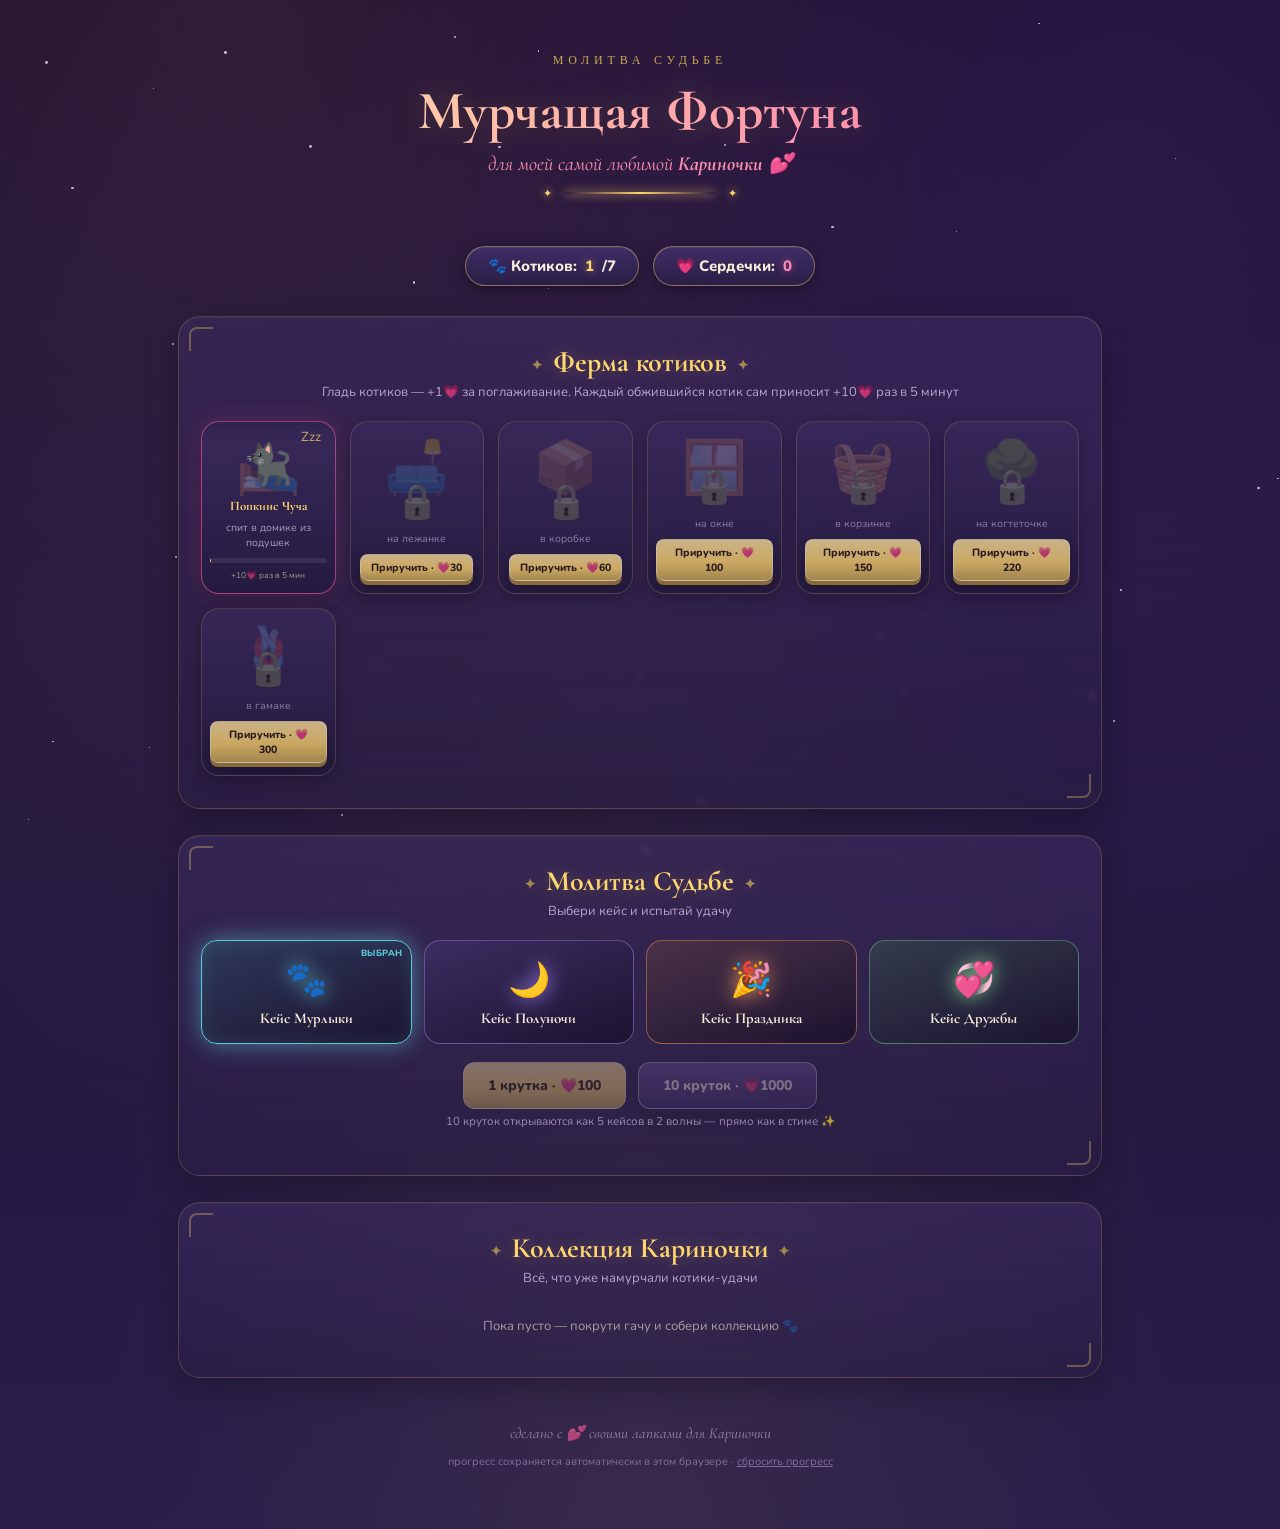
==== commit 3c955890: "Add files via upload" ====
--- a/index.html
+++ b/index.html
@@ -6,380 +6,7 @@
 <title>Мурчащая Фортуна — для Кариночки 💕</title>
 <link rel="preconnect" href="https://fonts.googleapis.com">
 <link href="https://fonts.googleapis.com/css2?family=Cormorant+Garamond:ital,wght@0,500;0,600;0,700;1,500&family=Marcellus&family=Nunito:wght@400;600;700;800;900&display=swap" rel="stylesheet">
-<style>
-:root{
-  --bg1:#150c28;
-  --bg2:#1f1638;
-  --bg3:#291d4a;
-  --cream:#f7ecd9;
-  --gold:#ffd66b;
-  --gold-bright:#ffe9a8;
-  --gold-dim:#c9a94f;
-  --pink:#ff8fb1;
-  --pink-deep:#ff5f96;
-
-  --c-gray:#9aa0a6;   --g-gray:#d4d8db;
-  --c-green:#4caf7a;  --g-green:#8ff0bb;
-  --c-purple:#a855f7; --g-purple:#e0c2ff;
-  --c-pink:#ff5fa8;   --g-pink:#ffc2df;
-  --c-legend:#ffcf30; --g-legend:#fff2b0;
-  --c-red:#ff3b3b;    --g-red:#ffaaaa;
-}
-*{box-sizing:border-box;}
-html,body{margin:0;padding:0;}
-body{
-  background:
-    radial-gradient(ellipse at 18% 0%, rgba(255,143,177,.12), transparent 55%),
-    radial-gradient(ellipse at 88% 10%, rgba(168,85,247,.14), transparent 50%),
-    radial-gradient(ellipse at 50% 100%, rgba(255,214,107,.07), transparent 60%),
-    linear-gradient(180deg,var(--bg1),var(--bg2) 40%,var(--bg3));
-  color:var(--cream);
-  font-family:'Nunito',sans-serif;
-  min-height:100vh;
-  overflow-x:hidden;
-  position:relative;
-}
-
-/* ---------- ambient stars & floating hearts ---------- */
-#starfield{position:fixed;inset:0;pointer-events:none;z-index:0;overflow:hidden;}
-.star{position:absolute;background:#fff;border-radius:50%;opacity:.7;animation:twinkle 3.5s ease-in-out infinite;}
-@keyframes twinkle{0%,100%{opacity:.15;transform:scale(1);}50%{opacity:.9;transform:scale(1.4);}}
-.amb-heart{position:fixed;bottom:-24px;pointer-events:none;z-index:0;opacity:.55;animation:ambient-rise linear forwards;}
-@keyframes ambient-rise{
-  0%{transform:translateY(0) rotate(0deg);opacity:.55;}
-  85%{opacity:.4;}
-  100%{transform:translateY(-112vh) rotate(340deg);opacity:0;}
-}
-
-.wrap{position:relative;z-index:1;max-width:920px;margin:0 auto;padding:0 18px 60px;}
-
-/* ---------- hero ---------- */
-.hero{text-align:center;padding:52px 16px 26px;position:relative;}
-.hero .eyebrow{
-  font-family:'Marcellus',serif;letter-spacing:.4em;font-size:12px;
-  color:var(--gold-dim);text-transform:uppercase;
-}
-.hero h1{
-  font-family:'Cormorant Garamond',serif;font-weight:700;font-size:54px;
-  margin:10px 0 4px;letter-spacing:.01em;
-  background:linear-gradient(100deg,var(--gold-bright) 0%,var(--pink) 30%,var(--gold) 55%,var(--pink-deep) 80%,var(--gold-bright) 100%);
-  background-size:250% auto;
-  -webkit-background-clip:text;background-clip:text;color:transparent;
-  animation:shimmer 6s linear infinite;
-  text-shadow:0 0 34px rgba(255,214,107,.25);
-}
-@keyframes shimmer{0%{background-position:0% center;}100%{background-position:250% center;}}
-.hero .dedication{
-  font-family:'Cormorant Garamond',serif;font-style:italic;font-size:20px;
-  color:var(--pink);margin-top:8px;
-}
-.hero-divider{
-  width:150px;height:2px;margin:16px auto 0;
-  background:linear-gradient(90deg,transparent,var(--gold),transparent);
-  box-shadow:0 0 10px var(--gold);position:relative;
-}
-.hero-divider::before,.hero-divider::after{
-  content:"✦";position:absolute;top:50%;transform:translateY(-50%);
-  color:var(--gold);font-size:11px;text-shadow:0 0 8px var(--gold);
-}
-.hero-divider::before{left:-22px;}
-.hero-divider::after{right:-22px;}
-
-/* ---------- topbar ---------- */
-.topbar{display:flex;justify-content:center;gap:14px;flex-wrap:wrap;margin:26px 0 30px;}
-.currency{
-  background:linear-gradient(180deg,#3f2d66,#2a1e46);
-  border:1px solid rgba(255,214,107,.4);
-  border-radius:999px;padding:9px 22px;font-weight:800;font-size:15px;
-  display:flex;align-items:center;gap:8px;
-  box-shadow:0 4px 14px rgba(0,0,0,.35), inset 0 1px 0 rgba(255,255,255,.07);
-  position:relative;overflow:hidden;
-}
-.currency .n{color:var(--gold);font-variant-numeric:tabular-nums;text-shadow:0 0 8px rgba(255,214,107,.5);}
-.currency.heart .n{color:var(--pink);text-shadow:0 0 8px rgba(255,95,168,.6);}
-.currency.pulse .n{animation:currency-pulse .35s ease;}
-@keyframes currency-pulse{0%{transform:scale(1);}50%{transform:scale(1.25);}100%{transform:scale(1);}}
-
-/* ---------- section shell ---------- */
-section{
-  background:linear-gradient(180deg,rgba(63,45,102,.5),rgba(42,30,70,.38));
-  border:1px solid rgba(255,214,107,.18);
-  border-radius:22px;padding:28px 22px 32px;margin-bottom:26px;
-  backdrop-filter:blur(3px);
-  position:relative;
-  box-shadow:0 10px 30px rgba(0,0,0,.25), inset 0 1px 0 rgba(255,255,255,.04);
-}
-section::before,section::after{
-  content:"";position:absolute;width:22px;height:22px;
-  border:2px solid rgba(255,214,107,.4);
-  opacity:.8;
-}
-section::before{top:10px;left:10px;border-right:none;border-bottom:none;border-radius:8px 0 0 0;}
-section::after{bottom:10px;right:10px;border-left:none;border-top:none;border-radius:0 0 8px 0;}
-section h2{
-  font-family:'Cormorant Garamond',serif;font-weight:700;font-size:28px;
-  margin:0 0 4px;color:var(--gold);text-align:center;
-  text-shadow:0 0 18px rgba(255,214,107,.3);
-}
-section h2 .orn{color:var(--gold-dim);font-size:14px;margin:0 10px;opacity:.75;vertical-align:middle;}
-section .subtitle{text-align:center;font-size:13px;color:#d9c9ee;opacity:.78;margin:0 0 20px;}
-
-/* ---------- farm ---------- */
-.cats-field{display:flex;flex-wrap:wrap;justify-content:center;gap:14px;min-height:90px;margin-bottom:18px;}
-.cat-btn{
-  font-size:40px;
-  background:radial-gradient(circle at 30% 25%, #4b3777, #2c1f4d);
-  border:1px solid rgba(255,214,107,.35);
-  border-radius:18px;width:74px;height:74px;cursor:pointer;
-  display:flex;align-items:center;justify-content:center;
-  animation:catbob 2.6s ease-in-out infinite;
-  transition:transform .12s, box-shadow .2s;
-  position:relative;user-select:none;
-  box-shadow:0 4px 14px rgba(0,0,0,.3);
-}
-.cat-btn:hover{box-shadow:0 0 20px rgba(255,214,107,.4);}
-.cat-btn:nth-child(2n){animation-delay:.4s;}
-.cat-btn:nth-child(3n){animation-delay:.9s;}
-.cat-btn:active{transform:scale(.86);}
-@keyframes catbob{0%,100%{transform:translateY(0) rotate(-2deg);}50%{transform:translateY(-6px) rotate(2deg);}}
-
-.floatie{position:fixed;font-weight:900;color:var(--pink);font-size:15px;pointer-events:none;animation:floatup 1s ease-out forwards;z-index:5;text-shadow:0 0 8px rgba(255,95,168,.7);}
-@keyframes floatup{0%{opacity:1;transform:translateY(0) scale(1);}100%{opacity:0;transform:translateY(-48px) scale(1.2);}}
-
-.farm-controls{display:flex;flex-direction:column;align-items:center;gap:10px;}
-.hint{font-size:12px;color:#c9b8e0;opacity:.85;margin:2px 0 0;text-align:center;}
-
-/* ---------- buttons ---------- */
-.btn{
-  font-family:'Nunito',sans-serif;font-weight:800;font-size:14px;color:#2a1a0f;
-  background:linear-gradient(180deg,#ffe49a,var(--gold) 55%,var(--gold-dim));
-  border:1px solid rgba(255,255,255,.5);border-radius:12px;padding:13px 24px;cursor:pointer;
-  box-shadow:0 4px 0 #a9822f, 0 8px 18px rgba(0,0,0,.4);
-  transition:transform .08s, box-shadow .08s, filter .15s;
-  position:relative;overflow:hidden;isolation:isolate;
-}
-.btn::after{
-  content:"";position:absolute;top:0;left:-60%;width:40%;height:100%;
-  background:linear-gradient(120deg, transparent, rgba(255,255,255,.65), transparent);
-  transform:skewX(-20deg);transition:left .5s;z-index:1;
-}
-.btn:hover::after{left:130%;}
-.btn:hover{filter:brightness(1.08);}
-.btn:active{transform:translateY(3px);box-shadow:0 1px 0 #a9822f, 0 3px 8px rgba(0,0,0,.3);}
-.btn:disabled{opacity:.4;cursor:not-allowed;filter:none;box-shadow:none;transform:none;}
-.btn:disabled::after{display:none;}
-.btn.secondary{
-  background:linear-gradient(180deg,#61498f,#3c2c63);color:var(--cream);
-  box-shadow:0 4px 0 #241a3f, 0 8px 18px rgba(0,0,0,.4);
-}
-.btn.secondary:active{box-shadow:0 1px 0 #241a3f;}
-.btn.small{padding:8px 16px;font-size:12px;}
-
-/* ---------- gacha banner ---------- */
-.banner-art{
-  height:150px;border-radius:16px;margin-bottom:18px;
-  background:
-    radial-gradient(circle at 30% 20%, rgba(255,214,107,.4), transparent 55%),
-    radial-gradient(circle at 75% 70%, rgba(255,95,168,.4), transparent 55%),
-    linear-gradient(160deg,#3c2c63,#241a3f);
-  border:1px solid rgba(255,214,107,.35);
-  display:flex;align-items:center;justify-content:center;
-  font-size:44px;letter-spacing:6px;position:relative;overflow:hidden;
-  box-shadow:inset 0 0 40px rgba(0,0,0,.4);
-}
-.banner-art .bspin{display:inline-block;animation:bspin 5s linear infinite;}
-@keyframes bspin{0%{transform:rotate(0deg);}100%{transform:rotate(360deg);}}
-.banner-art::after{content:"";position:absolute;inset:0;background:repeating-linear-gradient(115deg, rgba(255,255,255,.06) 0 2px, transparent 2px 30px);}
-.pull-buttons{display:flex;justify-content:center;gap:12px;flex-wrap:wrap;margin-bottom:6px;}
-.pull-hint{text-align:center;font-size:11.5px;color:#c9b8e0;opacity:.7;margin-bottom:14px;}
-.rates-toggle{text-align:center;font-size:12px;color:var(--pink);cursor:pointer;text-decoration:underline;opacity:.85;}
-.rates-table{margin-top:16px;font-size:12.5px;}
-.rates-row{display:grid;grid-template-columns:20px 90px 1fr 46px;gap:8px;align-items:center;padding:7px 9px;border-radius:8px;transition:background .15s;}
-.rates-row:hover{background:rgba(255,255,255,.04);}
-.rates-row+.rates-row{margin-top:3px;}
-.rates-dot{width:11px;height:11px;border-radius:50%;box-shadow:0 0 8px var(--clr);}
-.rates-items{opacity:.85;}
-.rates-pct{text-align:right;font-weight:800;}
-
-/* ---------- rarity color helpers ---------- */
-.rarity-gray{--clr:var(--c-gray);--glow:var(--g-gray);}
-.rarity-green{--clr:var(--c-green);--glow:var(--g-green);}
-.rarity-purple{--clr:var(--c-purple);--glow:var(--g-purple);}
-.rarity-pink{--clr:var(--c-pink);--glow:var(--g-pink);}
-.rarity-legendary{--clr:var(--c-legend);--glow:var(--g-legend);}
-.rarity-red{--clr:var(--c-red);--glow:var(--g-red);}
-
-/* ---------- shake ---------- */
-@keyframes shake{
-  0%,100%{transform:translate(0,0);}
-  20%{transform:translate(-5px,3px);}
-  40%{transform:translate(5px,-3px);}
-  60%{transform:translate(-4px,-2px);}
-  80%{transform:translate(4px,3px);}
-}
-.shake{animation:shake .42s ease;}
-
-/* ---------- overlay shell ---------- */
-.overlay{
-  position:fixed;inset:0;background:rgba(8,4,16,.9);
-  display:flex;flex-direction:column;align-items:center;justify-content:center;
-  z-index:50;padding:20px;backdrop-filter:blur(4px);
-}
-.overlay[hidden]{display:none;}
-.overlay-title{
-  font-family:'Cormorant Garamond',serif;font-size:22px;color:var(--gold);
-  letter-spacing:.06em;margin-bottom:18px;text-shadow:0 0 14px rgba(255,214,107,.5);
-  text-align:center;
-}
-
-/* ---------- single-pull case viewport ---------- */
-.case-frame{
-  width:100%;max-width:660px;padding:10px;border-radius:20px;
-  background:linear-gradient(180deg,#3c2c63,#1c1330);
-  border:1px solid rgba(255,214,107,.45);
-  box-shadow:0 0 50px rgba(168,85,247,.15), 0 20px 50px rgba(0,0,0,.5);
-  position:relative;
-}
-.case-frame::before,.case-frame::after{
-  content:"";position:absolute;width:26px;height:26px;border:2px solid var(--gold);opacity:.85;
-}
-.case-frame::before{top:6px;left:6px;border-right:none;border-bottom:none;}
-.case-frame::after{bottom:6px;right:6px;border-left:none;border-top:none;}
-.case-viewport{
-  width:100%;height:150px;overflow:hidden;position:relative;border-radius:12px;
-  background:linear-gradient(180deg,#241a3f,#120b22);
-  box-shadow:0 0 40px rgba(0,0,0,.6) inset;
-  transition:box-shadow .3s;
-}
-.case-viewport.near-land{box-shadow:0 0 34px 4px var(--flashClr, var(--gold)) inset, 0 0 40px var(--flashClr, var(--gold));}
-.case-viewport::before,.case-viewport::after{content:"";position:absolute;top:0;bottom:0;width:80px;z-index:3;pointer-events:none;}
-.case-viewport::before{left:0;background:linear-gradient(90deg,#120b22, transparent);}
-.case-viewport::after{right:0;background:linear-gradient(270deg,#120b22, transparent);}
-.marker{position:absolute;left:50%;top:0;bottom:0;width:3px;background:var(--gold);transform:translateX(-50%);z-index:4;box-shadow:0 0 14px var(--gold), 0 0 28px var(--gold);}
-.marker::before,.marker::after{content:"";position:absolute;left:50%;transform:translateX(-50%);border-left:9px solid transparent;border-right:9px solid transparent;}
-.marker::before{top:-2px;border-top:11px solid var(--gold);}
-.marker::after{bottom:-2px;border-bottom:11px solid var(--gold);}
-.strip{display:flex;position:absolute;top:0;left:0;height:100%;will-change:transform;}
-.strip-item{
-  width:150px;height:150px;flex:0 0 150px;
-  display:flex;flex-direction:column;align-items:center;justify-content:center;gap:6px;
-  border-right:1px solid rgba(255,255,255,.06);
-  background:linear-gradient(180deg, color-mix(in srgb, var(--clr) 22%, #1b1330), #1b1330 78%);
-  position:relative;
-}
-.strip-item::before{
-  content:"";position:absolute;inset:0;
-  background:linear-gradient(180deg, color-mix(in srgb, var(--clr) 35%, transparent), transparent 60%);
-  opacity:.5;
-}
-.strip-item .item-icon{font-size:42px;filter:drop-shadow(0 0 10px var(--clr));position:relative;z-index:1;}
-.strip-item .item-name{font-size:9.5px;color:var(--glow);text-align:center;padding:0 6px;opacity:.9;line-height:1.15;position:relative;z-index:1;}
-
-.reveal-card{margin-top:28px;text-align:center;min-height:150px;display:flex;flex-direction:column;align-items:center;gap:9px;}
-.reveal-card[hidden]{display:none;}
-.reveal-icon{
-  font-size:66px;width:128px;height:128px;border-radius:22px;
-  display:flex;align-items:center;justify-content:center;
-  background:radial-gradient(circle, color-mix(in srgb, var(--clr) 32%, #1b1330), #1b1330 78%);
-  border:2px solid var(--clr);
-  box-shadow:0 0 34px var(--clr), 0 0 68px var(--clr);
-  animation:pop-in .5s cubic-bezier(.2,1.5,.4,1);
-  position:relative;overflow:hidden;
-}
-.reveal-icon::before{
-  content:"";position:absolute;top:-50%;left:-50%;width:200%;height:200%;
-  background:conic-gradient(from 0deg, transparent, color-mix(in srgb, var(--clr) 55%, transparent), transparent 30%);
-  animation:rotate-sheen 3s linear infinite;
-}
-@keyframes rotate-sheen{0%{transform:rotate(0deg);}100%{transform:rotate(360deg);}}
-@keyframes pop-in{0%{transform:scale(0.25) rotate(-8deg);opacity:0;}65%{transform:scale(1.15) rotate(3deg);}100%{transform:scale(1) rotate(0);opacity:1;}}
-.reveal-rarity{font-weight:900;letter-spacing:.1em;text-transform:uppercase;font-size:13.5px;color:var(--clr);text-shadow:0 0 10px var(--clr);}
-.reveal-name{font-family:'Cormorant Garamond',serif;font-size:23px;font-weight:700;color:var(--cream);}
-.modal-actions{display:flex;gap:12px;margin-top:24px;}
-
-.confetti-burst{position:absolute;inset:0;pointer-events:none;overflow:visible;}
-.confetti-piece{position:absolute;font-size:20px;animation:burst 1.15s ease-out forwards;}
-@keyframes burst{
-  0%{transform:translate(0,0) scale(0.6) rotate(0);opacity:1;}
-  100%{transform:translate(var(--dx),var(--dy)) scale(1.15) rotate(var(--rot));opacity:0;}
-}
-
-/* ---------- multi-pull: 5 cases x 2 waves ---------- */
-.wave-label{
-  font-family:'Cormorant Garamond',serif;font-size:21px;color:var(--gold);
-  letter-spacing:.08em;margin-bottom:16px;text-shadow:0 0 16px rgba(255,214,107,.5);
-  text-align:center;
-}
-.wave-dots{display:flex;gap:8px;justify-content:center;margin-bottom:2px;}
-.wave-dot{width:8px;height:8px;border-radius:50%;background:rgba(255,214,107,.25);transition:background .3s, box-shadow .3s;}
-.wave-dot.active{background:var(--gold);box-shadow:0 0 10px var(--gold);}
-.multi-cases{display:flex;flex-direction:column;gap:11px;width:100%;max-width:660px;margin:14px 0 10px;}
-.mini-case{display:flex;align-items:center;gap:10px;}
-.mini-tag{
-  width:24px;height:24px;border-radius:50%;flex:0 0 24px;
-  display:flex;align-items:center;justify-content:center;
-  background:linear-gradient(180deg,#4a3878,#2c1f4d);
-  border:1px solid rgba(255,214,107,.4);
-  font-size:11px;font-weight:800;color:var(--gold);
-}
-.mini-viewport{
-  flex:1;height:92px;overflow:hidden;position:relative;border-radius:11px;
-  background:linear-gradient(180deg,#241a3f,#120b22);
-  border:1px solid rgba(255,214,107,.28);
-  box-shadow:0 0 0 rgba(0,0,0,0) inset;
-  transition:box-shadow .3s, border-color .3s;
-}
-.mini-viewport.near-land{box-shadow:0 0 22px 3px var(--flashClr, var(--gold)) inset, 0 0 20px var(--flashClr, var(--gold));}
-.mini-viewport.landed{border-color:var(--clr);box-shadow:0 0 18px color-mix(in srgb, var(--clr) 70%, transparent);}
-.mini-viewport::before,.mini-viewport::after{content:"";position:absolute;top:0;bottom:0;width:38px;z-index:3;pointer-events:none;}
-.mini-viewport::before{left:0;background:linear-gradient(90deg,#120b22,transparent);}
-.mini-viewport::after{right:0;background:linear-gradient(270deg,#120b22,transparent);}
-.mini-marker{position:absolute;left:50%;top:0;bottom:0;width:2px;background:var(--gold);transform:translateX(-50%);z-index:4;box-shadow:0 0 8px var(--gold);}
-.mini-strip{display:flex;position:absolute;top:0;left:0;height:100%;will-change:transform;}
-.mini-item{
-  width:100px;height:100%;flex:0 0 100px;
-  display:flex;flex-direction:column;align-items:center;justify-content:center;gap:3px;
-  border-right:1px solid rgba(255,255,255,.05);
-  background:linear-gradient(180deg,color-mix(in srgb, var(--clr) 20%, #1b1330), #1b1330 78%);
-  position:relative;
-}
-.mini-item .mi-icon{font-size:27px;filter:drop-shadow(0 0 7px var(--clr));}
-.mini-item .mi-name{font-size:7.2px;color:var(--glow);text-align:center;padding:0 3px;opacity:.85;line-height:1.1;}
-
-/* ---------- inventory ---------- */
-.inv-groups{display:flex;flex-direction:column;gap:14px;}
-.inv-group h3{font-family:'Cormorant Garamond',serif;font-size:16px;margin:0 0 8px;color:var(--clr);text-shadow:0 0 8px var(--clr);}
-.inv-row{display:flex;flex-wrap:wrap;gap:8px;}
-.inv-chip{
-  display:flex;align-items:center;gap:6px;
-  background:color-mix(in srgb, var(--clr) 15%, #241a3f);
-  border:1px solid color-mix(in srgb, var(--clr) 48%, transparent);
-  border-radius:10px;padding:6px 11px;font-size:12px;font-weight:700;
-  transition:transform .15s, box-shadow .15s;
-}
-.inv-chip:hover{transform:translateY(-2px);box-shadow:0 4px 12px color-mix(in srgb, var(--clr) 40%, transparent);}
-.inv-chip .cnt{color:var(--clr);}
-.inv-empty{font-size:13px;opacity:.6;text-align:center;padding:10px;}
-
-footer{text-align:center;font-size:15px;color:#c9b8e0;opacity:.65;padding:20px 0 6px;font-family:'Cormorant Garamond',serif;font-style:italic;}
-.save-hint{text-align:center;font-size:11px;color:#a894c4;opacity:.65;padding:6px 0 0;}
-.save-hint #resetLink{cursor:pointer;text-decoration:underline;transition:color .15s;}
-.save-hint #resetLink:hover{color:var(--pink);}
-.save-toast{
-  position:fixed;left:50%;bottom:22px;transform:translateX(-50%) translateY(20px);
-  background:linear-gradient(180deg,#3f2d66,#2a1e46);border:1px solid rgba(255,214,107,.4);
-  border-radius:999px;padding:8px 18px;font-size:12px;font-weight:700;color:var(--gold);
-  box-shadow:0 8px 20px rgba(0,0,0,.4);opacity:0;transition:opacity .3s, transform .3s;
-  pointer-events:none;z-index:60;
-}
-.save-toast.show{opacity:1;transform:translateX(-50%) translateY(0);}
-
-@media(max-width:520px){
-  .hero h1{font-size:38px;}
-  .rates-row{grid-template-columns:16px 74px 1fr 40px;font-size:11px;}
-  .mini-tag{display:none;}
-}
-</style>
+<link rel="stylesheet" href="style.css">
 </head>
 <body>
 
@@ -394,31 +21,25 @@
   </div>
 
   <div class="topbar">
-    <div class="currency" id="catCurrency">🐾 Котиков: <span class="n" id="catCountView">1</span></div>
+    <div class="currency" id="catCurrency">🐾 Котиков: <span class="n" id="catCountView">1</span>/7</div>
     <div class="currency heart" id="heartCurrency">💗 Сердечки: <span class="n" id="heartView">0</span></div>
   </div>
 
   <section class="farm">
     <h2><span class="orn">✦</span>Ферма котиков<span class="orn">✦</span></h2>
-    <div class="subtitle">Гладь котиков лапкой — они дарят сердечки. Заводи новых, чтобы сердечки копились сами 🐈</div>
-    <div class="cats-field" id="catsField"></div>
-    <div class="farm-controls">
-      <button class="btn" id="buyCatBtn">Завести котика · 💗<span id="catCost">15</span></button>
-      <div class="hint">Сердечки нужны для гача-круток: 10 💗 = 1 крутка</div>
-    </div>
+    <div class="subtitle">Гладь котиков — +1💗 за поглаживание. Каждый обжившийся котик сам приносит +10💗 раз в 5 минут</div>
+    <div class="cat-slots" id="catSlots"></div>
   </section>
 
   <section class="gacha">
     <h2><span class="orn">✦</span>Молитва Судьбе<span class="orn">✦</span></h2>
-    <div class="subtitle">Каждая крутка — сюрприз. Собери всё, вплоть до самого мифического 🔴</div>
-    <div class="banner-art"><span class="bspin">🐾</span>&nbsp;✦&nbsp;💗&nbsp;✦&nbsp;<span class="bspin" style="animation-direction:reverse;">🐾</span></div>
+    <div class="subtitle">Выбери кейс и испытай удачу</div>
+    <div class="case-select" id="caseSelect"></div>
     <div class="pull-buttons">
-      <button class="btn" id="pull1">1 крутка · 💗10</button>
-      <button class="btn secondary" id="pull10">10 круток · 💗100</button>
+      <button class="btn" id="pull1">1 крутка · 💗100</button>
+      <button class="btn secondary" id="pull10">10 круток · 💗1000</button>
     </div>
-    <div class="pull-hint">10 круток открываются как 5 кейсов в 2 волны — совсем как в настоящих кейсах ✨</div>
-    <div class="rates-toggle" id="ratesToggle">показать шансы выпадения ▾</div>
-    <div class="rates-table" id="ratesTable" hidden></div>
+    <div class="pull-hint">10 круток открываются как 5 кейсов в 2 волны — прямо как в стиме ✨</div>
   </section>
 
   <section class="inventory">
@@ -433,7 +54,7 @@
 
 <!-- single-pull case overlay -->
 <div class="overlay" id="caseOverlay" hidden>
-  <div class="overlay-title">Крутка судьбы</div>
+  <div class="overlay-title" id="caseOverlayTitle">Крутка судьбы</div>
   <div class="case-frame">
     <div class="case-viewport" id="caseViewport">
       <div class="marker"></div>
@@ -462,618 +83,6 @@
   </div>
 </div>
 
-<script>
-(function(){
-  "use strict";
-
-  /* ---------------- RARITIES ---------------- */
-  const RARITIES = [
-    { key:'gray',      name:'Обычная',      chance:0.40, items:['Доширак','Шоколадка 5 тенге','Попкинс Чупкинс'] },
-    { key:'green',     name:'Необычная',    chance:0.29, items:['Бетти Попкинс','Чашка чая','Миска риса'] },
-    { key:'purple',    name:'Редкая',       chance:0.15, items:['Мармелад обычный','Киндер палочка','Конфетка «Озеро»'] },
-    { key:'pink',      name:'Эпическая',    chance:0.10, items:['Мармелад «Летающая тарелка»','Киндер яйцо','Сникерс'] },
-    { key:'legendary', name:'Легендарная',  chance:0.05, items:['Чипсы с крабом','Киндер Джой','Рафаэлло'] },
-    { key:'red',       name:'Мифическая',   chance:0.01, items:['Киндер Джой Minecraft','Скин в Лиге Легенд','Коробка Рафаэлло'] },
-  ];
-  const ICONS = {
-    'Доширак':'🍜','Шоколадка 5 тенге':'🍫','Попкинс Чупкинс':'🐹',
-    'Бетти Попкинс':'🐰','Чашка чая':'🍵','Миска риса':'🍚',
-    'Мармелад обычный':'🍬','Киндер палочка':'🍡','Конфетка «Озеро»':'🍭',
-    'Мармелад «Летающая тарелка»':'🛸','Киндер яйцо':'🥚','Сникерс':'🍫',
-    'Чипсы с крабом':'🦀','Киндер Джой':'🥚','Рафаэлло':'🌰',
-    'Киндер Джой Minecraft':'🎮','Скин в Лиге Легенд':'🎮','Коробка Рафаэлло':'🎁',
-  };
-  const RARITY_ORDER = RARITIES.map(r=>r.key);
-  const RARE_KEYS = new Set(['legendary','red']);
-  const FLASHY_KEYS = new Set(['pink','legendary','red']);
-
-  /* ---------------- STATE ---------------- */
-  let hearts = 0;
-  let heartsFloat = 0;
-  let cats = 1;
-  let catCost = 15;
-  const inventory = {};
-
-  /* ---------------- SAVE / LOAD (localStorage, degrades silently if unavailable) ---------------- */
-  const SAVE_KEY = 'murchaschaya_fortuna_karina_save_v1';
-  let storageAvailable = false;
-  try{
-    const t = '__ls_test__';
-    localStorage.setItem(t,'1');
-    localStorage.removeItem(t);
-    storageAvailable = true;
-  }catch(e){ storageAvailable = false; }
-
-  let saveTimer = null;
-  function saveState(){
-    if(!storageAvailable) return;
-    clearTimeout(saveTimer);
-    saveTimer = setTimeout(()=>{
-      try{
-        const data = { hearts, heartsFloat, cats, catCost, inventory, savedAt: Date.now() };
-        localStorage.setItem(SAVE_KEY, JSON.stringify(data));
-        showSaveToast();
-      }catch(e){}
-    }, 250);
-  }
-
-  function loadState(){
-    if(!storageAvailable) return false;
-    try{
-      const raw = localStorage.getItem(SAVE_KEY);
-      if(!raw) return false;
-      const data = JSON.parse(raw);
-      if(typeof data.hearts === 'number') hearts = data.hearts;
-      if(typeof data.heartsFloat === 'number') heartsFloat = data.heartsFloat;
-      if(typeof data.cats === 'number' && data.cats >= 1) cats = data.cats;
-      if(typeof data.catCost === 'number') catCost = data.catCost;
-      if(data.inventory && typeof data.inventory === 'object'){
-        Object.keys(data.inventory).forEach(k=>{ inventory[k] = data.inventory[k]; });
-      }
-      return true;
-    }catch(e){ return false; }
-  }
-  const hadSave = loadState();
-
-  let toastTimer = null;
-  function showSaveToast(){
-    let toast = document.getElementById('saveToast');
-    if(!toast){
-      toast = document.createElement('div');
-      toast.id = 'saveToast';
-      toast.className = 'save-toast';
-      toast.textContent = 'Сохранено ✓';
-      document.body.appendChild(toast);
-    }
-    toast.classList.add('show');
-    clearTimeout(toastTimer);
-    toastTimer = setTimeout(()=> toast.classList.remove('show'), 1200);
-  }
-
-  const heartView = document.getElementById('heartView');
-  const heartCurrency = document.getElementById('heartCurrency');
-  const catCountView = document.getElementById('catCountView');
-  const catCostView = document.getElementById('catCost');
-  const buyCatBtn = document.getElementById('buyCatBtn');
-  const catsField = document.getElementById('catsField');
-  const pull1Btn = document.getElementById('pull1');
-  const pull10Btn = document.getElementById('pull10');
-
-  function pulseHeart(){
-    heartCurrency.classList.remove('pulse');
-    void heartCurrency.offsetWidth;
-    heartCurrency.classList.add('pulse');
-  }
-
-  function updateUI(){
-    heartView.textContent = Math.floor(hearts);
-    catCountView.textContent = cats;
-    catCostView.textContent = catCost;
-    buyCatBtn.disabled = hearts < catCost;
-    pull1Btn.disabled = hearts < 10;
-    pull10Btn.disabled = hearts < 100;
-    saveState();
-  }
-
-  function addCat(){
-    const btn = document.createElement('button');
-    btn.className = 'cat-btn';
-    btn.textContent = '🐱';
-    btn.addEventListener('click', (e)=> petCat(e, btn));
-    catsField.appendChild(btn);
-  }
-  for(let i=0;i<cats;i++) addCat();
-
-  function petCat(e, btn){
-    const gain = 2;
-    hearts += gain;
-    updateUI();
-    pulseHeart();
-    const rect = btn.getBoundingClientRect();
-    const f = document.createElement('div');
-    f.className = 'floatie';
-    f.textContent = '+' + gain + ' 💗';
-    f.style.left = (rect.left + rect.width/2 - 20) + 'px';
-    f.style.top = (rect.top - 6) + 'px';
-    document.body.appendChild(f);
-    setTimeout(()=> f.remove(), 1000);
-    btn.style.transform = 'scale(0.85)';
-    setTimeout(()=> btn.style.transform = '', 120);
-    tickSound(600, 0.05);
-  }
-
-  buyCatBtn.addEventListener('click', ()=>{
-    if(hearts < catCost) return;
-    hearts -= catCost;
-    cats++;
-    catCost = Math.ceil(catCost * 1.22);
-    addCat();
-    updateUI();
-  });
-
-  setInterval(()=>{
-    heartsFloat += cats * 0.4;
-    if(heartsFloat >= 1){
-      const whole = Math.floor(heartsFloat);
-      hearts += whole;
-      heartsFloat -= whole;
-      updateUI();
-    }
-  }, 1000);
-
-  /* ---------------- ambient floating hearts ---------------- */
-  const AMB_GLYPHS = ['💗','✨','🐾','💫'];
-  let ambCount = 0;
-  setInterval(()=>{
-    if(ambCount > 14) return;
-    const el = document.createElement('div');
-    el.className = 'amb-heart';
-    el.textContent = AMB_GLYPHS[Math.floor(Math.random()*AMB_GLYPHS.length)];
-    el.style.left = Math.random()*100 + '%';
-    el.style.fontSize = (10 + Math.random()*12) + 'px';
-    const dur = 8 + Math.random()*7;
-    el.style.animationDuration = dur + 's';
-    document.body.appendChild(el);
-    ambCount++;
-    setTimeout(()=>{ el.remove(); ambCount--; }, dur*1000);
-  }, 900);
-
-  /* ---------------- AUDIO (synthesized, no external files) ---------------- */
-  let actx;
-  function ctx(){
-    if(!actx) actx = new (window.AudioContext||window.webkitAudioContext)();
-    return actx;
-  }
-  function tickSound(freq, vol){
-    try{
-      const c = ctx();
-      const o = c.createOscillator();
-      const g = c.createGain();
-      o.type = 'square';
-      o.frequency.value = freq;
-      g.gain.value = vol!==undefined ? vol : 0.05;
-      g.gain.exponentialRampToValueAtTime(0.0001, c.currentTime + 0.06);
-      o.connect(g); g.connect(c.destination);
-      o.start(); o.stop(c.currentTime + 0.07);
-    }catch(e){}
-  }
-  function revealChime(rarityKey, vol){
-    try{
-      const c = ctx();
-      const notesByRarity = {
-        gray:[440], green:[440,554], purple:[440,554,659],
-        pink:[440,554,659,784], legendary:[392,523,659,784,988],
-        red:[392,494,587,740,988,1245]
-      };
-      const notes = notesByRarity[rarityKey] || [440];
-      const v = vol!==undefined ? vol : 0.09;
-      notes.forEach((freq,i)=>{
-        const o = c.createOscillator();
-        const g = c.createGain();
-        o.type = 'triangle';
-        o.frequency.value = freq;
-        const t0 = c.currentTime + i*0.09;
-        g.gain.setValueAtTime(0.0001, t0);
-        g.gain.linearRampToValueAtTime(v, t0+0.02);
-        g.gain.exponentialRampToValueAtTime(0.0001, t0+0.5);
-        o.connect(g); g.connect(c.destination);
-        o.start(t0); o.stop(t0+0.55);
-      });
-    }catch(e){}
-  }
-
-  /* ---------------- GACHA LOGIC ---------------- */
-  function weightedPick(){
-    let r = Math.random(), cum = 0;
-    for(const rar of RARITIES){
-      cum += rar.chance;
-      if(r <= cum) return rar;
-    }
-    return RARITIES[0];
-  }
-  function pickItem(rar){
-    return rar.items[Math.floor(Math.random()*rar.items.length)];
-  }
-  function addToInventory(name){
-    inventory[name] = (inventory[name]||0) + 1;
-    renderInventory();
-    saveState();
-  }
-
-  function renderInventory(){
-    const wrap = document.getElementById('invGroups');
-    wrap.innerHTML = '';
-    let any = false;
-    RARITIES.forEach(rar=>{
-      const owned = rar.items.filter(it=> inventory[it]);
-      if(owned.length === 0) return;
-      any = true;
-      const group = document.createElement('div');
-      group.className = 'inv-group rarity-' + rar.key;
-      const h3 = document.createElement('h3');
-      h3.textContent = rar.name;
-      group.appendChild(h3);
-      const row = document.createElement('div');
-      row.className = 'inv-row';
-      owned.forEach(it=>{
-        const chip = document.createElement('div');
-        chip.className = 'inv-chip';
-        chip.innerHTML = `<span>${ICONS[it]||'✦'}</span><span>${it}</span><span class="cnt">×${inventory[it]}</span>`;
-        row.appendChild(chip);
-      });
-      group.appendChild(row);
-      wrap.appendChild(group);
-    });
-    if(!any){
-      wrap.innerHTML = '<div class="inv-empty">Пока пусто — покрути гачу и собери коллекцию 🐾</div>';
-    }
-  }
-  renderInventory();
-
-  /* ---------------- RATES TABLE ---------------- */
-  const ratesToggle = document.getElementById('ratesToggle');
-  const ratesTable = document.getElementById('ratesTable');
-  ratesToggle.addEventListener('click', ()=>{
-    const show = ratesTable.hasAttribute('hidden');
-    if(show){ ratesTable.removeAttribute('hidden'); ratesToggle.textContent='скрыть шансы выпадения ▴'; }
-    else{ ratesTable.setAttribute('hidden',''); ratesToggle.textContent='показать шансы выпадения ▾'; }
-  });
-  RARITIES.forEach(rar=>{
-    const row = document.createElement('div');
-    row.className = 'rates-row rarity-' + rar.key;
-    row.innerHTML = `
-      <span class="rates-dot" style="background:var(--clr)"></span>
-      <span style="color:var(--clr);font-weight:800;">${rar.name}</span>
-      <span class="rates-items">${rar.items.join(', ')}</span>
-      <span class="rates-pct" style="color:var(--clr)">${Math.round(rar.chance*100)}%</span>`;
-    ratesTable.appendChild(row);
-  });
-
-  function easeOutQuart(t){ return 1 - Math.pow(1-t, 4); }
-
-  /* generic strip-spin runner used by both single pull and mini-cases.
-     returns a controller: { promise, cancel() } */
-  function runCaseSpin(cfg){
-    const {
-      stripEl, viewportEl, finalRarity, finalItem,
-      itemW, stripLen, landIndex, duration, playTicks, onLand
-    } = cfg;
-
-    // build the strip
-    stripEl.innerHTML = '';
-    stripEl.style.transform = 'translateX(0px)';
-    for(let i=0;i<stripLen;i++){
-      let rar, itemName;
-      if(i === landIndex){ rar = finalRarity; itemName = finalItem; }
-      else { rar = weightedPick(); itemName = pickItem(rar); }
-      const cell = document.createElement('div');
-      cell.className = (itemW >= 140 ? 'strip-item' : 'mini-item') + ' rarity-' + rar.key;
-      const iconClass = itemW >= 140 ? 'item-icon' : 'mi-icon';
-      const nameClass = itemW >= 140 ? 'item-name' : 'mi-name';
-      cell.innerHTML = `<div class="${iconClass}">${ICONS[itemName]||'✦'}</div><div class="${nameClass}">${itemName}</div>`;
-      stripEl.appendChild(cell);
-    }
-
-    const viewportWidth = viewportEl.clientWidth;
-    const jitter = (Math.random()*0.5 - 0.25) * itemW;
-    const targetX = landIndex*itemW + itemW/2 - viewportWidth/2 + jitter;
-    const start = performance.now();
-    let lastTickIndex = -1;
-    let raf = null;
-    let done = false;
-
-    function land(){
-      if(done) return;
-      done = true;
-      viewportEl.classList.remove('near-land');
-      viewportEl.classList.add('landed');
-      viewportEl.style.setProperty('--flashClr', 'var(--clr)');
-      viewportEl.classList.add('rarity-' + finalRarity.key);
-      onLand && onLand();
-    }
-
-    let resolveFn = null;
-    const promise = new Promise((resolve)=>{
-      resolveFn = resolve;
-      function frame(now){
-        if(done) return;
-        const t = Math.min(1, (now-start)/duration);
-        const eased = easeOutQuart(t);
-        const x = targetX * eased;
-        stripEl.style.transform = `translateX(${-x}px)`;
-
-        if(t > 0.8 && !viewportEl.classList.contains('near-land')){
-          viewportEl.style.setProperty('--flashClr', getComputedRarityColor(finalRarity.key));
-          viewportEl.classList.add('near-land');
-        }
-
-        const idx = Math.floor(x / itemW);
-        if(idx !== lastTickIndex){
-          lastTickIndex = idx;
-          if(playTicks){
-            const pitch = 500 + Math.min(500, (1-t)*900);
-            tickSound(pitch, 0.045);
-          }
-        }
-        if(t < 1){
-          raf = requestAnimationFrame(frame);
-        } else {
-          land();
-          resolve();
-        }
-      }
-      raf = requestAnimationFrame(frame);
-    });
-
-    function cancel(){
-      if(done) return;
-      if(raf) cancelAnimationFrame(raf);
-      stripEl.style.transform = `translateX(${-targetX}px)`;
-      land();
-      if(resolveFn) resolveFn();
-    }
-
-    return { promise, cancel };
-  }
-
-  const RARITY_HEX = { gray:'#9aa0a6', green:'#4caf7a', purple:'#a855f7', pink:'#ff5fa8', legendary:'#ffcf30', red:'#ff3b3b' };
-  function getComputedRarityColor(key){ return RARITY_HEX[key] || '#ffd66b'; }
-
-  function burstConfetti(container, rarityKey){
-    const glyphs = rarityKey==='red' ? ['💖','✨','🎉','💗'] : rarityKey==='legendary' ? ['✨','⭐','💛'] : ['💕','✨'];
-    for(let i=0;i<20;i++){
-      const p = document.createElement('div');
-      p.className = 'confetti-piece';
-      p.textContent = glyphs[Math.floor(Math.random()*glyphs.length)];
-      const angle = Math.random()*Math.PI*2;
-      const dist = 90 + Math.random()*130;
-      p.style.setProperty('--dx', Math.cos(angle)*dist + 'px');
-      p.style.setProperty('--dy', Math.sin(angle)*dist + 'px');
-      p.style.setProperty('--rot', (Math.random()*360)+'deg');
-      p.style.left = '50%'; p.style.top = '50%';
-      container.appendChild(p);
-      setTimeout(()=> p.remove(), 1250);
-    }
-  }
-
-  /* ---------------- SINGLE PULL ---------------- */
-  const caseOverlay = document.getElementById('caseOverlay');
-  const caseViewport = document.getElementById('caseViewport');
-  const stripEl = document.getElementById('strip');
-  const revealCard = document.getElementById('revealCard');
-  const skipAnimBtn = document.getElementById('skipAnim');
-  const closeCaseBtn = document.getElementById('closeCase');
-  const confettiBurst = document.getElementById('confettiBurst');
-
-  let singleController = null;
-
-  function finishSingleReveal(rar, item){
-    revealChime(rar.key, 0.1);
-    revealCard.innerHTML = `
-      <div class="reveal-icon rarity-${rar.key}">${ICONS[item]||'✦'}</div>
-      <div class="reveal-rarity rarity-${rar.key}">${rar.name}</div>
-      <div class="reveal-name">${item}</div>`;
-    revealCard.removeAttribute('hidden');
-    closeCaseBtn.removeAttribute('hidden');
-    skipAnimBtn.setAttribute('hidden','');
-    if(FLASHY_KEYS.has(rar.key)){
-      burstConfetti(confettiBurst, rar.key);
-    }
-    if(RARE_KEYS.has(rar.key)){
-      caseOverlay.classList.remove('shake'); void caseOverlay.offsetWidth; caseOverlay.classList.add('shake');
-    }
-    addToInventory(item);
-  }
-
-  function openSinglePull(){
-    if(hearts < 10) return;
-    hearts -= 10;
-    updateUI();
-    pulseHeart();
-    const rar = weightedPick();
-    const item = pickItem(rar);
-
-    caseOverlay.removeAttribute('hidden');
-    revealCard.setAttribute('hidden','');
-    closeCaseBtn.setAttribute('hidden','');
-    skipAnimBtn.removeAttribute('hidden');
-    confettiBurst.innerHTML = '';
-    caseViewport.className = 'case-viewport';
-
-    singleController = runCaseSpin({
-      stripEl, viewportEl: caseViewport, finalRarity: rar, finalItem: item,
-      itemW: 150, stripLen: 60, landIndex: 48, duration: 4200, playTicks: true,
-      onLand: ()=> finishSingleReveal(rar, item)
-    });
-
-    skipAnimBtn.onclick = ()=>{
-      if(singleController) singleController.cancel();
-    };
-  }
-  closeCaseBtn.addEventListener('click', ()=>{
-    caseOverlay.setAttribute('hidden','');
-  });
-  pull1Btn.addEventListener('click', openSinglePull);
-
-  /* ---------------- MULTI PULL: 5 cases x 2 waves ---------------- */
-  const multiOverlay = document.getElementById('multiOverlay');
-  const multiCases = document.getElementById('multiCases');
-  const waveLabel = document.getElementById('waveLabel');
-  const waveDots = document.querySelectorAll('.wave-dot');
-  const skipMultiBtn = document.getElementById('skipMulti');
-  const closeMultiBtn = document.getElementById('closeMulti');
-
-  let activeControllers = [];
-  let skipAllRequested = false;
-  let waitResolve = null;
-
-  function sleep(ms){
-    return new Promise((resolve)=>{
-      if(skipAllRequested){ resolve(); return; }
-      waitResolve = resolve;
-      setTimeout(()=>{
-        if(waitResolve){ waitResolve = null; resolve(); }
-      }, ms);
-    });
-  }
-
-  function buildMiniCaseRows(){
-    multiCases.innerHTML = '';
-    const rows = [];
-    for(let i=0;i<5;i++){
-      const row = document.createElement('div');
-      row.className = 'mini-case';
-      row.innerHTML = `
-        <div class="mini-tag">${i+1}</div>
-        <div class="mini-viewport">
-          <div class="mini-marker"></div>
-          <div class="mini-strip"></div>
-        </div>`;
-      multiCases.appendChild(row);
-      rows.push({
-        viewportEl: row.querySelector('.mini-viewport'),
-        stripEl: row.querySelector('.mini-strip'),
-      });
-    }
-    return rows;
-  }
-
-  async function runWave(waveResults, waveNum){
-    waveLabel.textContent = `Волна ${waveNum} из 2`;
-    waveDots.forEach(d=> d.classList.toggle('active', Number(d.dataset.wave) === waveNum));
-    const rows = buildMiniCaseRows();
-
-    const controllers = waveResults.map((res, i)=>{
-      const duration = 3600 + Math.random()*1100 + i*90;
-      return runCaseSpin({
-        stripEl: rows[i].stripEl, viewportEl: rows[i].viewportEl,
-        finalRarity: res.rar, finalItem: res.item,
-        itemW: 100, stripLen: 36, landIndex: 28, duration,
-        playTicks: i === 0,
-        onLand: ()=>{
-          revealChime(res.rar.key, 0.05);
-          addToInventory(res.item);
-          if(RARE_KEYS.has(res.rar.key)){
-            multiOverlay.classList.remove('shake'); void multiOverlay.offsetWidth; multiOverlay.classList.add('shake');
-          }
-        }
-      });
-    });
-    activeControllers = controllers;
-    if(skipAllRequested){
-      controllers.forEach(c=> c.cancel());
-    }
-    await Promise.all(controllers.map(c=>c.promise));
-    activeControllers = [];
-  }
-
-  async function openTenPull(){
-    if(hearts < 100) return;
-    hearts -= 100;
-    updateUI();
-    pulseHeart();
-
-    const all = [];
-    for(let i=0;i<10;i++){
-      const rar = weightedPick();
-      const item = pickItem(rar);
-      all.push({ rar, item });
-    }
-    // save the best for last: sort ascending, wave1 = first half, wave2 = second half
-    all.sort((a,b)=> RARITY_ORDER.indexOf(a.rar.key) - RARITY_ORDER.indexOf(b.rar.key));
-    const wave1 = all.slice(0,5);
-    const wave2 = all.slice(5,10);
-
-    multiOverlay.removeAttribute('hidden');
-    closeMultiBtn.setAttribute('hidden','');
-    skipMultiBtn.removeAttribute('hidden');
-    skipAllRequested = false;
-
-    await runWave(wave1, 1);
-    await sleep(900);
-    if(!skipAllRequested){
-      await runWave(wave2, 2);
-    }
-
-    closeMultiBtn.removeAttribute('hidden');
-    skipMultiBtn.setAttribute('hidden','');
-  }
-
-  skipMultiBtn.addEventListener('click', ()=>{
-    skipAllRequested = true;
-    if(activeControllers.length){
-      activeControllers.forEach(c=> c.cancel());
-    }
-    if(waitResolve){ const r = waitResolve; waitResolve = null; r(); }
-  });
-  closeMultiBtn.addEventListener('click', ()=>{
-    multiOverlay.setAttribute('hidden','');
-  });
-  pull10Btn.addEventListener('click', openTenPull);
-
-  /* ---------------- RESET PROGRESS (double-click confirm, no browser dialogs) ---------------- */
-  const resetLink = document.getElementById('resetLink');
-  let resetArmed = false;
-  let resetArmTimer = null;
-  resetLink.addEventListener('click', ()=>{
-    if(!resetArmed){
-      resetArmed = true;
-      resetLink.textContent = 'точно всё стереть? нажми ещё раз';
-      clearTimeout(resetArmTimer);
-      resetArmTimer = setTimeout(()=>{
-        resetArmed = false;
-        resetLink.textContent = 'сбросить прогресс';
-      }, 3000);
-      return;
-    }
-    try{ localStorage.removeItem(SAVE_KEY); }catch(e){}
-    location.reload();
-  });
-
-  /* ---------------- STARFIELD ---------------- */
-  const starfield = document.getElementById('starfield');
-  for(let i=0;i<55;i++){
-    const s = document.createElement('div');
-    s.className = 'star';
-    const size = Math.random()*2 + 1;
-    s.style.width = size+'px';
-    s.style.height = size+'px';
-    s.style.left = Math.random()*100+'%';
-    s.style.top = Math.random()*100+'%';
-    s.style.animationDelay = (Math.random()*3.5)+'s';
-    starfield.appendChild(s);
-  }
-
-  updateUI();
-  if(hadSave){
-    const toast = document.createElement('div');
-    toast.className = 'save-toast show';
-    toast.textContent = 'С возвращением! Прогресс загружен ✓';
-    document.body.appendChild(toast);
-    setTimeout(()=> toast.classList.remove('show'), 2200);
-    setTimeout(()=> toast.remove(), 2600);
-  }
-})();
-</script>
+<script src="script.js"></script>
 </body>
 </html>
--- a/style.css
+++ b/style.css
@@ -0,0 +1,373 @@
+:root{
+  --bg1:#150c28;
+  --bg2:#1f1638;
+  --bg3:#291d4a;
+  --cream:#f7ecd9;
+  --gold:#ffd66b;
+  --gold-bright:#ffe9a8;
+  --gold-dim:#c9a94f;
+  --pink:#ff8fb1;
+  --pink-deep:#ff5f96;
+
+  --c-gray:#9aa0a6;   --g-gray:#d4d8db;
+  --c-green:#4caf7a;  --g-green:#8ff0bb;
+  --c-purple:#a855f7; --g-purple:#e0c2ff;
+  --c-pink:#ff5fa8;   --g-pink:#ffc2df;
+  --c-legend:#ffcf30; --g-legend:#fff2b0;
+  --c-red:#ff3b3b;    --g-red:#ffaaaa;
+}
+*{box-sizing:border-box;}
+html,body{margin:0;padding:0;}
+body{
+  background:
+    radial-gradient(ellipse at 18% 0%, rgba(255,143,177,.12), transparent 55%),
+    radial-gradient(ellipse at 88% 10%, rgba(168,85,247,.14), transparent 50%),
+    radial-gradient(ellipse at 50% 100%, rgba(255,214,107,.07), transparent 60%),
+    linear-gradient(180deg,var(--bg1),var(--bg2) 40%,var(--bg3));
+  color:var(--cream);
+  font-family:'Nunito',sans-serif;
+  min-height:100vh;
+  overflow-x:hidden;
+  position:relative;
+}
+
+/* ---------- ambient stars & floating hearts ---------- */
+#starfield{position:fixed;inset:0;pointer-events:none;z-index:0;overflow:hidden;}
+.star{position:absolute;background:#fff;border-radius:50%;opacity:.7;animation:twinkle 3.5s ease-in-out infinite;}
+@keyframes twinkle{0%,100%{opacity:.15;transform:scale(1);}50%{opacity:.9;transform:scale(1.4);}}
+.amb-heart{position:fixed;bottom:-24px;pointer-events:none;z-index:0;opacity:.55;animation:ambient-rise linear forwards;}
+@keyframes ambient-rise{
+  0%{transform:translateY(0) rotate(0deg);opacity:.55;}
+  85%{opacity:.4;}
+  100%{transform:translateY(-112vh) rotate(340deg);opacity:0;}
+}
+
+.wrap{position:relative;z-index:1;max-width:960px;margin:0 auto;padding:0 18px 60px;}
+
+/* ---------- hero ---------- */
+.hero{text-align:center;padding:52px 16px 26px;position:relative;}
+.hero .eyebrow{
+  font-family:'Marcellus',serif;letter-spacing:.4em;font-size:12px;
+  color:var(--gold-dim);text-transform:uppercase;
+}
+.hero h1{
+  font-family:'Cormorant Garamond',serif;font-weight:700;font-size:54px;
+  margin:10px 0 4px;letter-spacing:.01em;
+  background:linear-gradient(100deg,var(--gold-bright) 0%,var(--pink) 30%,var(--gold) 55%,var(--pink-deep) 80%,var(--gold-bright) 100%);
+  background-size:250% auto;
+  -webkit-background-clip:text;background-clip:text;color:transparent;
+  animation:shimmer 6s linear infinite;
+  text-shadow:0 0 34px rgba(255,214,107,.25);
+}
+@keyframes shimmer{0%{background-position:0% center;}100%{background-position:250% center;}}
+.hero .dedication{font-family:'Cormorant Garamond',serif;font-style:italic;font-size:20px;color:var(--pink);margin-top:8px;}
+.hero-divider{width:150px;height:2px;margin:16px auto 0;background:linear-gradient(90deg,transparent,var(--gold),transparent);box-shadow:0 0 10px var(--gold);position:relative;}
+.hero-divider::before,.hero-divider::after{content:"✦";position:absolute;top:50%;transform:translateY(-50%);color:var(--gold);font-size:11px;text-shadow:0 0 8px var(--gold);}
+.hero-divider::before{left:-22px;}
+.hero-divider::after{right:-22px;}
+
+/* ---------- topbar ---------- */
+.topbar{display:flex;justify-content:center;gap:14px;flex-wrap:wrap;margin:26px 0 30px;}
+.currency{
+  background:linear-gradient(180deg,#3f2d66,#2a1e46);
+  border:1px solid rgba(255,214,107,.4);
+  border-radius:999px;padding:9px 22px;font-weight:800;font-size:15px;
+  display:flex;align-items:center;gap:8px;
+  box-shadow:0 4px 14px rgba(0,0,0,.35), inset 0 1px 0 rgba(255,255,255,.07);
+  position:relative;overflow:hidden;
+}
+.currency .n{color:var(--gold);font-variant-numeric:tabular-nums;text-shadow:0 0 8px rgba(255,214,107,.5);}
+.currency.heart .n{color:var(--pink);text-shadow:0 0 8px rgba(255,95,168,.6);}
+.currency.pulse .n{animation:currency-pulse .35s ease;}
+@keyframes currency-pulse{0%{transform:scale(1);}50%{transform:scale(1.25);}100%{transform:scale(1);}}
+
+/* ---------- section shell ---------- */
+section{
+  background:linear-gradient(180deg,rgba(63,45,102,.5),rgba(42,30,70,.38));
+  border:1px solid rgba(255,214,107,.18);
+  border-radius:22px;padding:28px 22px 32px;margin-bottom:26px;
+  backdrop-filter:blur(3px);position:relative;
+  box-shadow:0 10px 30px rgba(0,0,0,.25), inset 0 1px 0 rgba(255,255,255,.04);
+}
+section::before,section::after{content:"";position:absolute;width:22px;height:22px;border:2px solid rgba(255,214,107,.4);opacity:.8;}
+section::before{top:10px;left:10px;border-right:none;border-bottom:none;border-radius:8px 0 0 0;}
+section::after{bottom:10px;right:10px;border-left:none;border-top:none;border-radius:0 0 8px 0;}
+section h2{font-family:'Cormorant Garamond',serif;font-weight:700;font-size:28px;margin:0 0 4px;color:var(--gold);text-align:center;text-shadow:0 0 18px rgba(255,214,107,.3);}
+section h2 .orn{color:var(--gold-dim);font-size:14px;margin:0 10px;opacity:.75;vertical-align:middle;}
+section .subtitle{text-align:center;font-size:13px;color:#d9c9ee;opacity:.78;margin:0 0 20px;}
+
+/* ---------- cat farm ---------- */
+.cat-slots{display:grid;grid-template-columns:repeat(auto-fit,minmax(118px,1fr));gap:14px;}
+.cat-slot{
+  position:relative;border-radius:18px;padding:16px 8px 12px;text-align:center;
+  background:linear-gradient(180deg,#3a2a5c,#241a3f);
+  border:1px solid rgba(255,214,107,.22);
+  min-height:168px;display:flex;flex-direction:column;align-items:center;justify-content:flex-end;gap:6px;
+  overflow:hidden;box-shadow:0 6px 16px rgba(0,0,0,.3);
+}
+.cat-slot.starter{border-color:rgba(255,95,168,.55);box-shadow:0 0 22px rgba(255,95,168,.2), 0 6px 16px rgba(0,0,0,.3);}
+.cat-slot .prop-emoji{position:absolute;top:10px;left:50%;transform:translateX(-50%);font-size:52px;opacity:.28;filter:blur(.2px);}
+.cat-slot .cat-emoji{
+  font-size:40px;cursor:pointer;user-select:none;position:relative;z-index:2;
+  animation:catbob 2.6s ease-in-out infinite;transition:transform .1s;
+}
+.cat-slot .cat-emoji:active{transform:scale(.84);}
+.cat-slot.sleeping .cat-emoji{animation:catsleep 3.4s ease-in-out infinite;}
+@keyframes catbob{0%,100%{transform:translateY(0) rotate(-2deg);}50%{transform:translateY(-6px) rotate(2deg);}}
+@keyframes catsleep{0%,100%{transform:translateY(0) rotate(-1deg);}50%{transform:translateY(-2px) rotate(1deg);}}
+.cat-slot .z-sleep{position:absolute;top:6px;right:14px;font-size:13px;color:var(--gold);opacity:.8;animation:zfloat 2.6s ease-in-out infinite;}
+@keyframes zfloat{0%,100%{transform:translateY(0);opacity:.4;}50%{transform:translateY(-8px);opacity:.9;}}
+.cat-slot .place-label{font-size:10.5px;color:#c9b8e0;opacity:.8;position:relative;z-index:2;}
+.cat-slot .cat-name{font-family:'Cormorant Garamond',serif;font-size:13px;font-weight:700;color:var(--gold);position:relative;z-index:2;}
+.cat-slot .progress-bar{width:100%;height:5px;border-radius:3px;background:rgba(255,255,255,.08);overflow:hidden;margin-top:2px;position:relative;z-index:2;}
+.cat-slot .progress-fill{height:100%;background:linear-gradient(90deg,var(--pink),var(--gold));width:0%;transition:width 1s linear;}
+.cat-slot .progress-note{font-size:8.5px;opacity:.6;position:relative;z-index:2;}
+
+.cat-slot.locked{opacity:.75;}
+.cat-slot.locked .cat-emoji{font-size:34px;filter:grayscale(1) brightness(.5);cursor:default;animation:none;}
+.cat-slot .adopt-btn{position:relative;z-index:2;font-size:11px;padding:7px 12px;margin-top:2px;}
+
+.tutorial-bubble{
+  position:absolute;left:50%;top:-14px;transform:translate(-50%,-100%);
+  width:220px;background:linear-gradient(180deg,#3f2d66,#2a1e46);
+  border:1px solid rgba(255,214,107,.5);border-radius:14px;padding:12px 14px;
+  font-size:12px;line-height:1.4;color:var(--cream);z-index:10;
+  box-shadow:0 10px 26px rgba(0,0,0,.5);
+  animation:bubble-in .35s ease;
+}
+.tutorial-bubble::after{
+  content:"";position:absolute;left:50%;bottom:-8px;transform:translateX(-50%);
+  border-left:9px solid transparent;border-right:9px solid transparent;border-top:9px solid #2a1e46;
+}
+.tutorial-bubble b{color:var(--gold);}
+.tutorial-bubble .tb-close{
+  display:block;margin-top:8px;text-align:right;font-size:11px;color:var(--pink);
+  cursor:pointer;text-decoration:underline;
+}
+@keyframes bubble-in{0%{opacity:0;transform:translate(-50%,-80%) scale(.9);}100%{opacity:1;transform:translate(-50%,-100%) scale(1);}}
+
+.floatie{position:fixed;font-weight:900;color:var(--pink);font-size:15px;pointer-events:none;animation:floatup 1s ease-out forwards;z-index:5;text-shadow:0 0 8px rgba(255,95,168,.7);}
+@keyframes floatup{0%{opacity:1;transform:translateY(0) scale(1);}100%{opacity:0;transform:translateY(-48px) scale(1.2);}}
+
+/* ---------- buttons ---------- */
+.btn{
+  font-family:'Nunito',sans-serif;font-weight:800;font-size:14px;color:#2a1a0f;
+  background:linear-gradient(180deg,#ffe49a,var(--gold) 55%,var(--gold-dim));
+  border:1px solid rgba(255,255,255,.5);border-radius:12px;padding:13px 24px;cursor:pointer;
+  box-shadow:0 4px 0 #a9822f, 0 8px 18px rgba(0,0,0,.4);
+  transition:transform .08s, box-shadow .08s, filter .15s;
+  position:relative;overflow:hidden;isolation:isolate;
+}
+.btn::after{
+  content:"";position:absolute;top:0;left:-60%;width:40%;height:100%;
+  background:linear-gradient(120deg, transparent, rgba(255,255,255,.65), transparent);
+  transform:skewX(-20deg);transition:left .5s;z-index:1;
+}
+.btn:hover::after{left:130%;}
+.btn:hover{filter:brightness(1.08);}
+.btn:active{transform:translateY(3px);box-shadow:0 1px 0 #a9822f, 0 3px 8px rgba(0,0,0,.3);}
+.btn:disabled{opacity:.4;cursor:not-allowed;filter:none;box-shadow:none;transform:none;}
+.btn:disabled::after{display:none;}
+.btn.secondary{background:linear-gradient(180deg,#61498f,#3c2c63);color:var(--cream);box-shadow:0 4px 0 #241a3f, 0 8px 18px rgba(0,0,0,.4);}
+.btn.secondary:active{box-shadow:0 1px 0 #241a3f;}
+.btn.small{padding:8px 16px;font-size:12px;}
+.btn.tiny{padding:5px 10px;font-size:10.5px;border-radius:8px;}
+
+/* ---------- case select ---------- */
+.case-select{display:grid;grid-template-columns:repeat(auto-fit,minmax(130px,1fr));gap:12px;margin-bottom:18px;}
+.case-card{
+  --accent:#ffd66b;
+  border-radius:16px;padding:16px 10px;text-align:center;cursor:pointer;
+  background:linear-gradient(160deg, color-mix(in srgb, var(--accent) 18%, #241a3f), #1c1330);
+  border:1.5px solid color-mix(in srgb, var(--accent) 45%, transparent);
+  transition:transform .15s, box-shadow .2s, border-color .2s;
+  position:relative;overflow:hidden;
+}
+.case-card:hover{transform:translateY(-3px);}
+.case-card .case-icon{font-size:34px;margin-bottom:6px;filter:drop-shadow(0 0 10px var(--accent));}
+.case-card .case-name{font-family:'Cormorant Garamond',serif;font-weight:700;font-size:15px;color:var(--cream);}
+.case-card.selected{border-color:var(--accent);box-shadow:0 0 24px color-mix(in srgb, var(--accent) 55%, transparent), inset 0 0 20px color-mix(in srgb, var(--accent) 15%, transparent);}
+.case-card.selected::before{
+  content:"выбран";position:absolute;top:6px;right:8px;font-size:9px;font-weight:800;
+  color:var(--accent);letter-spacing:.05em;text-transform:uppercase;
+}
+.pull-hint{text-align:center;font-size:11.5px;color:#c9b8e0;opacity:.7;margin:2px 0 14px;}
+.pull-buttons{display:flex;justify-content:center;gap:12px;flex-wrap:wrap;margin-bottom:4px;}
+
+/* ---------- rarity color helpers ---------- */
+.rarity-gray{--clr:var(--c-gray);--glow:var(--g-gray);}
+.rarity-green{--clr:var(--c-green);--glow:var(--g-green);}
+.rarity-purple{--clr:var(--c-purple);--glow:var(--g-purple);}
+.rarity-pink{--clr:var(--c-pink);--glow:var(--g-pink);}
+.rarity-legendary{--clr:var(--c-legend);--glow:var(--g-legend);}
+.rarity-red{--clr:var(--c-red);--glow:var(--g-red);}
+
+/* ---------- shake ---------- */
+@keyframes shake{
+  0%,100%{transform:translate(0,0);}
+  20%{transform:translate(-5px,3px);}
+  40%{transform:translate(5px,-3px);}
+  60%{transform:translate(-4px,-2px);}
+  80%{transform:translate(4px,3px);}
+}
+.shake{animation:shake .42s ease;}
+@keyframes bigshake{
+  0%,100%{transform:translate(0,0) rotate(0);}
+  10%{transform:translate(-10px,6px) rotate(-1.2deg);}
+  20%{transform:translate(9px,-7px) rotate(1.4deg);}
+  30%{transform:translate(-11px,-5px) rotate(-1.6deg);}
+  40%{transform:translate(10px,7px) rotate(1.3deg);}
+  50%{transform:translate(-8px,-6px) rotate(-1deg);}
+  60%{transform:translate(8px,5px) rotate(1deg);}
+  70%{transform:translate(-6px,4px) rotate(-.7deg);}
+  80%{transform:translate(6px,-4px) rotate(.7deg);}
+  90%{transform:translate(-3px,2px) rotate(-.3deg);}
+}
+.bigshake{animation:bigshake .65s cubic-bezier(.36,.07,.19,.97);}
+
+/* ---------- overlay shell ---------- */
+.overlay{
+  position:fixed;inset:0;background:rgba(8,4,16,.9);
+  display:flex;flex-direction:column;align-items:center;justify-content:center;
+  z-index:50;padding:20px;backdrop-filter:blur(4px);
+}
+.overlay[hidden]{display:none;}
+.overlay-title{font-family:'Cormorant Garamond',serif;font-size:22px;color:var(--gold);letter-spacing:.06em;margin-bottom:18px;text-shadow:0 0 14px rgba(255,214,107,.5);text-align:center;}
+.overlay.mythic-vignette::before{
+  content:"";position:fixed;inset:0;pointer-events:none;z-index:0;
+  background:radial-gradient(ellipse at center, transparent 40%, rgba(255,59,59,.18) 100%);
+  animation:vignette-pulse .65s ease-in-out;
+}
+@keyframes vignette-pulse{0%{opacity:0;}30%{opacity:1;}100%{opacity:0;}}
+
+/* ---------- single-pull case viewport ---------- */
+.case-frame{
+  width:100%;max-width:660px;padding:10px;border-radius:20px;
+  background:linear-gradient(180deg,#3c2c63,#1c1330);
+  border:1px solid rgba(255,214,107,.45);
+  box-shadow:0 0 50px rgba(168,85,247,.15), 0 20px 50px rgba(0,0,0,.5);
+  position:relative;
+}
+.case-frame::before,.case-frame::after{content:"";position:absolute;width:26px;height:26px;border:2px solid var(--gold);opacity:.85;}
+.case-frame::before{top:6px;left:6px;border-right:none;border-bottom:none;}
+.case-frame::after{bottom:6px;right:6px;border-left:none;border-top:none;}
+.case-viewport{
+  width:100%;height:150px;overflow:hidden;position:relative;border-radius:12px;
+  background:linear-gradient(180deg,#241a3f,#120b22);
+  box-shadow:0 0 40px rgba(0,0,0,.6) inset;transition:box-shadow .3s;
+}
+.case-viewport.near-land{box-shadow:0 0 34px 4px var(--flashClr, var(--gold)) inset, 0 0 40px var(--flashClr, var(--gold));}
+.case-viewport::before,.case-viewport::after{content:"";position:absolute;top:0;bottom:0;width:80px;z-index:3;pointer-events:none;}
+.case-viewport::before{left:0;background:linear-gradient(90deg,#120b22, transparent);}
+.case-viewport::after{right:0;background:linear-gradient(270deg,#120b22, transparent);}
+.marker{position:absolute;left:50%;top:0;bottom:0;width:3px;background:var(--gold);transform:translateX(-50%);z-index:4;box-shadow:0 0 14px var(--gold), 0 0 28px var(--gold);}
+.marker::before,.marker::after{content:"";position:absolute;left:50%;transform:translateX(-50%);border-left:9px solid transparent;border-right:9px solid transparent;}
+.marker::before{top:-2px;border-top:11px solid var(--gold);}
+.marker::after{bottom:-2px;border-bottom:11px solid var(--gold);}
+.strip{display:flex;position:absolute;top:0;left:0;height:100%;will-change:transform;}
+.strip-item{
+  width:150px;height:150px;flex:0 0 150px;
+  display:flex;flex-direction:column;align-items:center;justify-content:center;gap:6px;
+  border-right:1px solid rgba(255,255,255,.06);
+  background:linear-gradient(180deg, color-mix(in srgb, var(--clr) 22%, #1b1330), #1b1330 78%);
+  position:relative;
+}
+.strip-item::before{content:"";position:absolute;inset:0;background:linear-gradient(180deg, color-mix(in srgb, var(--clr) 35%, transparent), transparent 60%);opacity:.5;}
+.strip-item .item-icon{font-size:42px;filter:drop-shadow(0 0 10px var(--clr));position:relative;z-index:1;}
+.strip-item .item-name{font-size:9.5px;color:var(--glow);text-align:center;padding:0 6px;opacity:.9;line-height:1.15;position:relative;z-index:1;}
+.strip-item.mystery-tier .item-icon{color:#2a2a2a;text-shadow:none;filter:none;}
+
+.reveal-card{margin-top:28px;text-align:center;min-height:150px;display:flex;flex-direction:column;align-items:center;gap:9px;}
+.reveal-card[hidden]{display:none;}
+.reveal-icon{
+  font-size:66px;width:128px;height:128px;border-radius:22px;
+  display:flex;align-items:center;justify-content:center;
+  background:radial-gradient(circle, color-mix(in srgb, var(--clr) 32%, #1b1330), #1b1330 78%);
+  border:2px solid var(--clr);box-shadow:0 0 34px var(--clr), 0 0 68px var(--clr);
+  animation:pop-in .5s cubic-bezier(.2,1.5,.4,1);position:relative;overflow:hidden;
+}
+.reveal-icon::before{content:"";position:absolute;top:-50%;left:-50%;width:200%;height:200%;background:conic-gradient(from 0deg, transparent, color-mix(in srgb, var(--clr) 55%, transparent), transparent 30%);animation:rotate-sheen 3s linear infinite;}
+@keyframes rotate-sheen{0%{transform:rotate(0deg);}100%{transform:rotate(360deg);}}
+@keyframes pop-in{0%{transform:scale(0.25) rotate(-8deg);opacity:0;}65%{transform:scale(1.15) rotate(3deg);}100%{transform:scale(1) rotate(0);opacity:1;}}
+.reveal-rarity{font-weight:900;letter-spacing:.1em;text-transform:uppercase;font-size:13.5px;color:var(--clr);text-shadow:0 0 10px var(--clr);}
+.reveal-name{font-family:'Cormorant Garamond',serif;font-size:23px;font-weight:700;color:var(--cream);}
+.modal-actions{display:flex;gap:12px;margin-top:24px;}
+
+/* legendary extra-fancy reveal */
+.reveal-icon.legend-flash{box-shadow:0 0 50px var(--clr), 0 0 110px var(--clr);}
+.legend-rays{position:absolute;inset:-60px;pointer-events:none;z-index:0;}
+.legend-rays .ray{
+  position:absolute;left:50%;top:50%;width:3px;height:140px;
+  background:linear-gradient(180deg, color-mix(in srgb, var(--clr) 90%, transparent), transparent);
+  transform-origin:0 0;animation:ray-spin 2.4s linear infinite;
+}
+@keyframes ray-spin{0%{transform:rotate(0deg);}100%{transform:rotate(360deg);}}
+
+.confetti-burst{position:absolute;inset:0;pointer-events:none;overflow:visible;}
+.confetti-piece{position:absolute;font-size:20px;animation:burst 1.15s ease-out forwards;}
+@keyframes burst{
+  0%{transform:translate(0,0) scale(0.6) rotate(0);opacity:1;}
+  100%{transform:translate(var(--dx),var(--dy)) scale(1.15) rotate(var(--rot));opacity:0;}
+}
+
+/* ---------- multi-pull: 5 cases x 2 waves ---------- */
+.wave-label{font-family:'Cormorant Garamond',serif;font-size:21px;color:var(--gold);letter-spacing:.08em;margin-bottom:16px;text-shadow:0 0 16px rgba(255,214,107,.5);text-align:center;}
+.wave-dots{display:flex;gap:8px;justify-content:center;margin-bottom:2px;}
+.wave-dot{width:8px;height:8px;border-radius:50%;background:rgba(255,214,107,.25);transition:background .3s, box-shadow .3s;}
+.wave-dot.active{background:var(--gold);box-shadow:0 0 10px var(--gold);}
+.multi-cases{display:flex;flex-direction:column;gap:11px;width:100%;max-width:660px;margin:14px 0 10px;}
+.mini-case{display:flex;align-items:center;gap:10px;}
+.mini-tag{width:24px;height:24px;border-radius:50%;flex:0 0 24px;display:flex;align-items:center;justify-content:center;background:linear-gradient(180deg,#4a3878,#2c1f4d);border:1px solid rgba(255,214,107,.4);font-size:11px;font-weight:800;color:var(--gold);}
+.mini-viewport{
+  flex:1;height:92px;overflow:hidden;position:relative;border-radius:11px;
+  background:linear-gradient(180deg,#241a3f,#120b22);border:1px solid rgba(255,214,107,.28);
+  box-shadow:0 0 0 rgba(0,0,0,0) inset;transition:box-shadow .3s, border-color .3s;
+}
+.mini-viewport.near-land{box-shadow:0 0 22px 3px var(--flashClr, var(--gold)) inset, 0 0 20px var(--flashClr, var(--gold));}
+.mini-viewport.landed{border-color:var(--clr);box-shadow:0 0 18px color-mix(in srgb, var(--clr) 70%, transparent);}
+.mini-viewport::before,.mini-viewport::after{content:"";position:absolute;top:0;bottom:0;width:38px;z-index:3;pointer-events:none;}
+.mini-viewport::before{left:0;background:linear-gradient(90deg,#120b22,transparent);}
+.mini-viewport::after{right:0;background:linear-gradient(270deg,#120b22,transparent);}
+.mini-marker{position:absolute;left:50%;top:0;bottom:0;width:2px;background:var(--gold);transform:translateX(-50%);z-index:4;box-shadow:0 0 8px var(--gold);}
+.mini-strip{display:flex;position:absolute;top:0;left:0;height:100%;will-change:transform;}
+.mini-item{
+  width:100px;height:100%;flex:0 0 100px;display:flex;flex-direction:column;align-items:center;justify-content:center;gap:3px;
+  border-right:1px solid rgba(255,255,255,.05);
+  background:linear-gradient(180deg,color-mix(in srgb, var(--clr) 20%, #1b1330), #1b1330 78%);position:relative;
+}
+.mini-item .mi-icon{font-size:27px;filter:drop-shadow(0 0 7px var(--clr));}
+.mini-item .mi-name{font-size:7.2px;color:var(--glow);text-align:center;padding:0 3px;opacity:.85;line-height:1.1;}
+.mini-item.mystery-tier .mi-icon{color:#2a2a2a;filter:none;}
+
+/* ---------- inventory ---------- */
+.inv-groups{display:flex;flex-direction:column;gap:14px;}
+.inv-group h3{font-family:'Cormorant Garamond',serif;font-size:16px;margin:0 0 8px;color:var(--clr);text-shadow:0 0 8px var(--clr);}
+.inv-row{display:flex;flex-wrap:wrap;gap:8px;}
+.inv-chip{
+  display:flex;align-items:center;gap:6px;
+  background:color-mix(in srgb, var(--clr) 15%, #241a3f);
+  border:1px solid color-mix(in srgb, var(--clr) 48%, transparent);
+  border-radius:10px;padding:6px 11px;font-size:12px;font-weight:700;
+  transition:transform .15s, box-shadow .15s;
+}
+.inv-chip:hover{transform:translateY(-2px);box-shadow:0 4px 12px color-mix(in srgb, var(--clr) 40%, transparent);}
+.inv-chip .cnt{color:var(--clr);}
+.inv-empty{font-size:13px;opacity:.6;text-align:center;padding:10px;}
+
+footer{text-align:center;font-size:15px;color:#c9b8e0;opacity:.65;padding:20px 0 6px;font-family:'Cormorant Garamond',serif;font-style:italic;}
+.save-hint{text-align:center;font-size:11px;color:#a894c4;opacity:.65;padding:6px 0 0;}
+.save-hint #resetLink{cursor:pointer;text-decoration:underline;transition:color .15s;}
+.save-hint #resetLink:hover{color:var(--pink);}
+.save-toast{
+  position:fixed;left:50%;bottom:22px;transform:translateX(-50%) translateY(20px);
+  background:linear-gradient(180deg,#3f2d66,#2a1e46);border:1px solid rgba(255,214,107,.4);
+  border-radius:999px;padding:8px 18px;font-size:12px;font-weight:700;color:var(--gold);
+  box-shadow:0 8px 20px rgba(0,0,0,.4);opacity:0;transition:opacity .3s, transform .3s;
+  pointer-events:none;z-index:60;
+}
+.save-toast.show{opacity:1;transform:translateX(-50%) translateY(0);}
+
+@media(max-width:520px){
+  .hero h1{font-size:38px;}
+  .mini-tag{display:none;}
+}
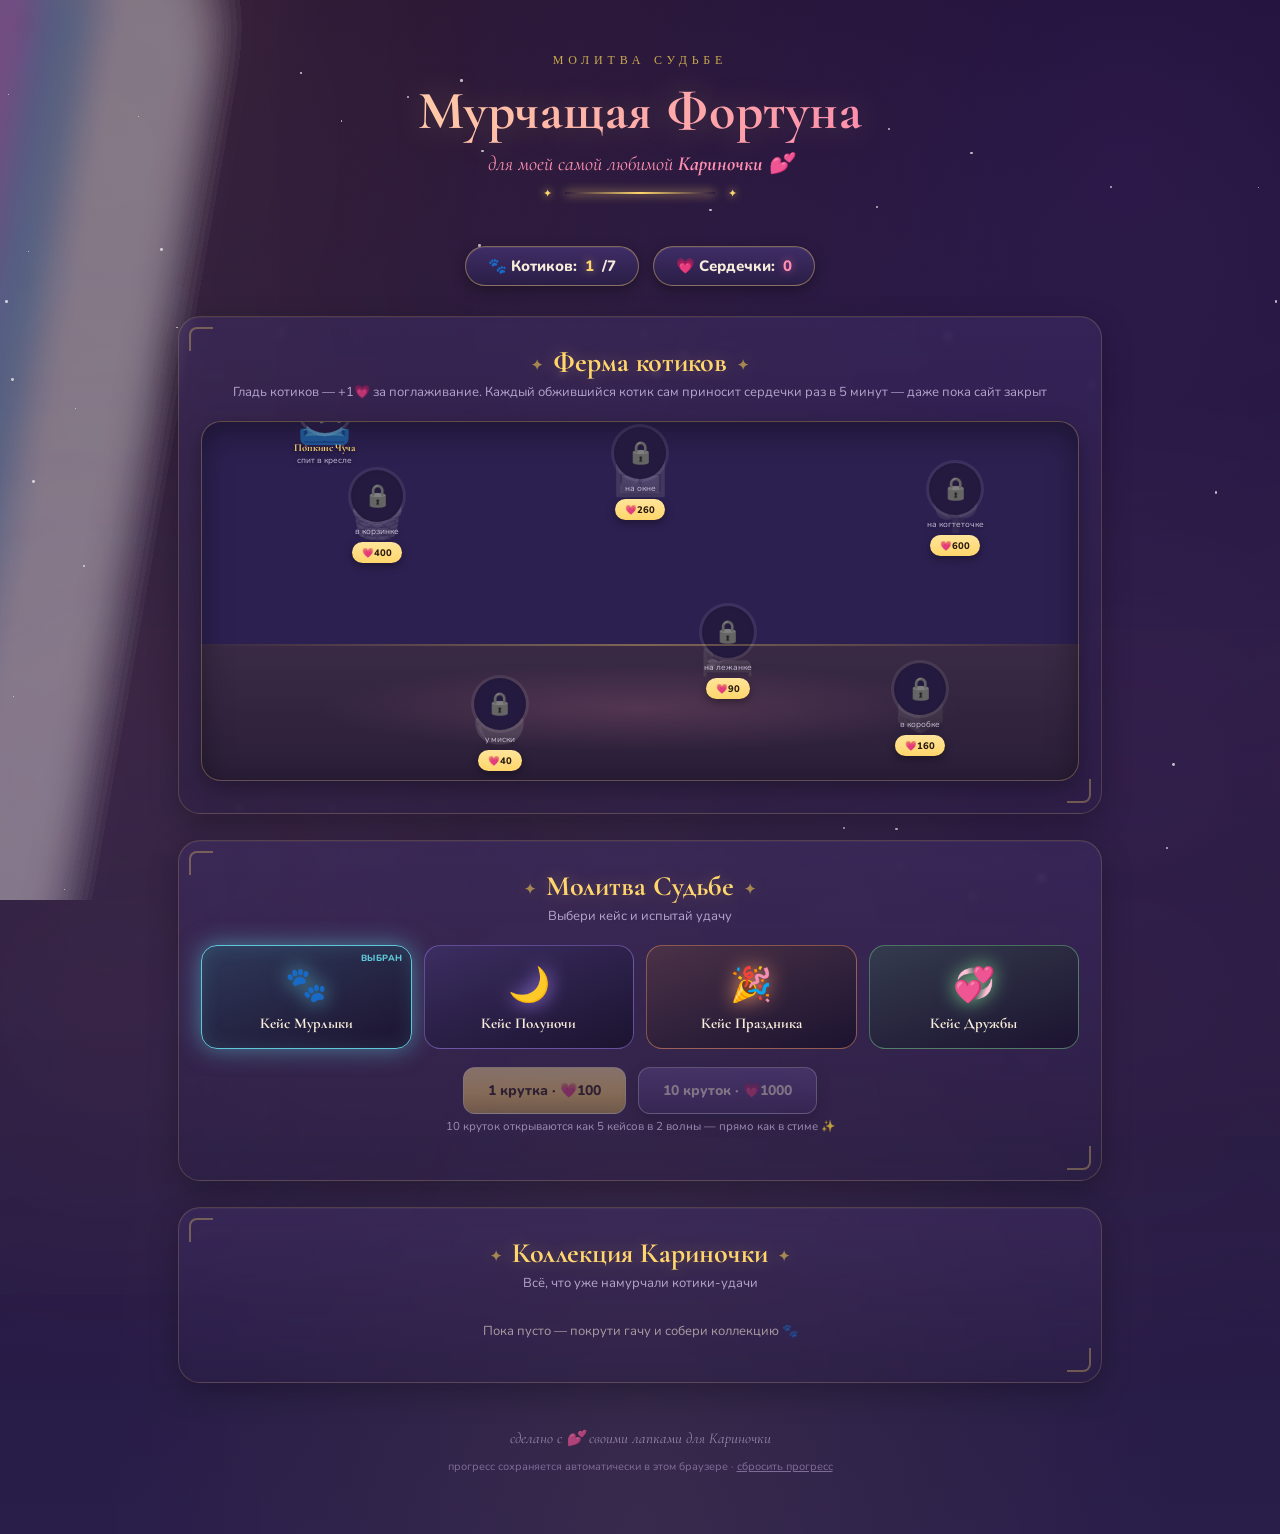
==== commit b8013447: "Add files via upload" ====
--- a/index.html
+++ b/index.html
@@ -10,6 +10,9 @@
 </head>
 <body>
 
+<div id="rainbowBg" class="rainbow-bg"></div>
+<div class="bg-glow-h"></div>
+<div class="bg-glow-v"></div>
 <div id="starfield"></div>
 
 <div class="wrap">
@@ -27,8 +30,8 @@
 
   <section class="farm">
     <h2><span class="orn">✦</span>Ферма котиков<span class="orn">✦</span></h2>
-    <div class="subtitle">Гладь котиков — +1💗 за поглаживание. Каждый обжившийся котик сам приносит +10💗 раз в 5 минут</div>
-    <div class="cat-slots" id="catSlots"></div>
+    <div class="subtitle">Гладь котиков — +1💗 за поглаживание. Каждый обжившийся котик сам приносит сердечки раз в 5 минут — даже пока сайт закрыт</div>
+    <div class="cat-room" id="catSlots"></div>
   </section>
 
   <section class="gacha">
--- a/style.css
+++ b/style.css
@@ -42,6 +42,14 @@
   100%{transform:translateY(-112vh) rotate(340deg);opacity:0;}
 }
 
+/* ---------- rainbow aurora background (adapted for dark theme) ---------- */
+.rainbow-bg{position:fixed;inset:0;z-index:0;pointer-events:none;overflow:hidden;mix-blend-mode:screen;opacity:.4;}
+.rainbow-beam{height:100vh;width:0;top:0;position:absolute;transform:rotate(10deg);transform-origin:top right;}
+@keyframes rainbow-slide{from{right:-25vw;}to{right:125vw;}}
+.bg-glow-h{position:fixed;bottom:0;left:0;width:100vw;height:0;box-shadow:0 0 50vh 40vh rgba(255,143,177,.05);pointer-events:none;z-index:0;}
+.bg-glow-v{position:fixed;bottom:0;left:0;width:0;height:100vh;box-shadow:0 0 35vw 25vw rgba(255,214,107,.04);pointer-events:none;z-index:0;}
+
+
 .wrap{position:relative;z-index:1;max-width:960px;margin:0 auto;padding:0 18px 60px;}
 
 /* ---------- hero ---------- */
@@ -96,58 +104,92 @@
 section h2 .orn{color:var(--gold-dim);font-size:14px;margin:0 10px;opacity:.75;vertical-align:middle;}
 section .subtitle{text-align:center;font-size:13px;color:#d9c9ee;opacity:.78;margin:0 0 20px;}
 
-/* ---------- cat farm ---------- */
-.cat-slots{display:grid;grid-template-columns:repeat(auto-fit,minmax(118px,1fr));gap:14px;}
-.cat-slot{
-  position:relative;border-radius:18px;padding:16px 8px 12px;text-align:center;
-  background:linear-gradient(180deg,#3a2a5c,#241a3f);
-  border:1px solid rgba(255,214,107,.22);
-  min-height:168px;display:flex;flex-direction:column;align-items:center;justify-content:flex-end;gap:6px;
-  overflow:hidden;box-shadow:0 6px 16px rgba(0,0,0,.3);
-}
-.cat-slot.starter{border-color:rgba(255,95,168,.55);box-shadow:0 0 22px rgba(255,95,168,.2), 0 6px 16px rgba(0,0,0,.3);}
-.cat-slot .prop-emoji{position:absolute;top:10px;left:50%;transform:translateX(-50%);font-size:52px;opacity:.28;filter:blur(.2px);}
-.cat-slot .cat-emoji{
-  font-size:40px;cursor:pointer;user-select:none;position:relative;z-index:2;
+/* ---------- cat farm: cozy room scene ---------- */
+.cat-room{
+  position:relative;
+  width:100%;
+  min-height:360px;
+  border-radius:20px;
+  overflow:hidden;
+  border:1px solid rgba(255,214,107,.25);
+  box-shadow:0 10px 30px rgba(0,0,0,.35) inset, 0 8px 24px rgba(0,0,0,.3);
+  background:linear-gradient(180deg, #2c2050 0%, #2c2050 62%, #3a2a45 62%, #2a1e38 100%);
+}
+.cat-room::before{
+  content:"";position:absolute;left:50%;bottom:8%;width:72%;height:24%;
+  background:radial-gradient(ellipse at center, rgba(255,143,177,.16), transparent 72%);
+  border-radius:50%;transform:translateX(-50%);pointer-events:none;
+}
+.cat-room::after{
+  content:"";position:absolute;left:0;right:0;top:62%;height:2px;
+  background:linear-gradient(90deg, transparent, rgba(255,214,107,.35), transparent);pointer-events:none;
+}
+
+.cat-spot{position:absolute;transform:translate(-50%,-50%);display:flex;flex-direction:column;align-items:center;text-align:center;}
+.cat-spot .prop-emoji{
+  font-size:44px;opacity:.5;position:absolute;top:50%;left:50%;
+  transform:translate(-50%,-46%);pointer-events:none;filter:blur(.2px);
+}
+.cat-spot.locked .prop-emoji{opacity:.2;filter:grayscale(1) blur(.3px);}
+
+.cat-spot .ring{
+  position:relative;width:58px;height:58px;border-radius:50%;
+  display:flex;align-items:center;justify-content:center;
+  background:conic-gradient(var(--pink) 0%, rgba(255,255,255,.12) 0);
+  transition:background .3s;
+}
+.cat-spot .ring::before{content:"";position:absolute;inset:3px;border-radius:50%;background:radial-gradient(circle, #241a3f 60%, #1c1330);}
+.cat-spot .ring.locked-ring{background:conic-gradient(rgba(255,255,255,.08) 0%, rgba(255,255,255,.08) 0);}
+
+.cat-spot .cat-emoji{
+  position:relative;z-index:2;font-size:30px;cursor:pointer;user-select:none;
   animation:catbob 2.6s ease-in-out infinite;transition:transform .1s;
 }
-.cat-slot .cat-emoji:active{transform:scale(.84);}
-.cat-slot.sleeping .cat-emoji{animation:catsleep 3.4s ease-in-out infinite;}
+.cat-spot .cat-emoji:active{transform:scale(.82);}
+.cat-spot.sleeping .cat-emoji{animation:catsleep 3.4s ease-in-out infinite;}
+.cat-spot.locked .cat-emoji{font-size:22px;filter:grayscale(1) brightness(.6);cursor:default;animation:none;}
 @keyframes catbob{0%,100%{transform:translateY(0) rotate(-2deg);}50%{transform:translateY(-6px) rotate(2deg);}}
 @keyframes catsleep{0%,100%{transform:translateY(0) rotate(-1deg);}50%{transform:translateY(-2px) rotate(1deg);}}
-.cat-slot .z-sleep{position:absolute;top:6px;right:14px;font-size:13px;color:var(--gold);opacity:.8;animation:zfloat 2.6s ease-in-out infinite;}
+
+.cat-spot .z-sleep{position:absolute;top:-6px;right:-4px;font-size:12px;color:var(--gold);z-index:3;animation:zfloat 2.6s ease-in-out infinite;}
 @keyframes zfloat{0%,100%{transform:translateY(0);opacity:.4;}50%{transform:translateY(-8px);opacity:.9;}}
-.cat-slot .place-label{font-size:10.5px;color:#c9b8e0;opacity:.8;position:relative;z-index:2;}
-.cat-slot .cat-name{font-family:'Cormorant Garamond',serif;font-size:13px;font-weight:700;color:var(--gold);position:relative;z-index:2;}
-.cat-slot .progress-bar{width:100%;height:5px;border-radius:3px;background:rgba(255,255,255,.08);overflow:hidden;margin-top:2px;position:relative;z-index:2;}
-.cat-slot .progress-fill{height:100%;background:linear-gradient(90deg,var(--pink),var(--gold));width:0%;transition:width 1s linear;}
-.cat-slot .progress-note{font-size:8.5px;opacity:.6;position:relative;z-index:2;}
-
-.cat-slot.locked{opacity:.75;}
-.cat-slot.locked .cat-emoji{font-size:34px;filter:grayscale(1) brightness(.5);cursor:default;animation:none;}
-.cat-slot .adopt-btn{position:relative;z-index:2;font-size:11px;padding:7px 12px;margin-top:2px;}
+
+.cat-spot .spot-name{margin-top:5px;font-size:10.5px;font-family:'Cormorant Garamond',serif;font-weight:700;color:var(--gold);text-shadow:0 1px 5px rgba(0,0,0,.7);white-space:nowrap;}
+.cat-spot .spot-place{font-size:8.5px;color:#e4d7f5;opacity:.85;text-shadow:0 1px 5px rgba(0,0,0,.7);white-space:nowrap;}
+
+.cat-spot .adopt-chip{
+  margin-top:5px;font-size:9.5px;font-weight:800;padding:4px 10px;border-radius:999px;
+  background:linear-gradient(180deg,#ffe49a,var(--gold));color:#2a1a0f;cursor:pointer;
+  box-shadow:0 3px 8px rgba(0,0,0,.35);white-space:nowrap;transition:filter .15s, transform .1s;
+}
+.cat-spot .adopt-chip:hover{filter:brightness(1.08);}
+.cat-spot .adopt-chip:active{transform:scale(.94);}
 
 .tutorial-bubble{
-  position:absolute;left:50%;top:-14px;transform:translate(-50%,-100%);
-  width:220px;background:linear-gradient(180deg,#3f2d66,#2a1e46);
+  position:absolute;left:50%;bottom:100%;transform:translateX(-50%);margin-bottom:10px;
+  width:210px;background:linear-gradient(180deg,#3f2d66,#2a1e46);
   border:1px solid rgba(255,214,107,.5);border-radius:14px;padding:12px 14px;
-  font-size:12px;line-height:1.4;color:var(--cream);z-index:10;
-  box-shadow:0 10px 26px rgba(0,0,0,.5);
-  animation:bubble-in .35s ease;
+  font-size:11.5px;line-height:1.4;color:var(--cream);z-index:10;
+  box-shadow:0 10px 26px rgba(0,0,0,.5);animation:bubble-in .35s ease;
 }
 .tutorial-bubble::after{
-  content:"";position:absolute;left:50%;bottom:-8px;transform:translateX(-50%);
+  content:"";position:absolute;left:50%;top:100%;transform:translateX(-50%);
   border-left:9px solid transparent;border-right:9px solid transparent;border-top:9px solid #2a1e46;
 }
 .tutorial-bubble b{color:var(--gold);}
-.tutorial-bubble .tb-close{
-  display:block;margin-top:8px;text-align:right;font-size:11px;color:var(--pink);
-  cursor:pointer;text-decoration:underline;
-}
-@keyframes bubble-in{0%{opacity:0;transform:translate(-50%,-80%) scale(.9);}100%{opacity:1;transform:translate(-50%,-100%) scale(1);}}
+.tutorial-bubble .tb-close{display:block;margin-top:8px;text-align:right;font-size:11px;color:var(--pink);cursor:pointer;text-decoration:underline;}
+@keyframes bubble-in{0%{opacity:0;transform:translate(-50%,10px) scale(.9);}100%{opacity:1;transform:translate(-50%,0) scale(1);}}
 
 .floatie{position:fixed;font-weight:900;color:var(--pink);font-size:15px;pointer-events:none;animation:floatup 1s ease-out forwards;z-index:5;text-shadow:0 0 8px rgba(255,95,168,.7);}
 @keyframes floatup{0%{opacity:1;transform:translateY(0) scale(1);}100%{opacity:0;transform:translateY(-48px) scale(1.2);}}
+
+@media(max-width:520px){
+  .cat-room{min-height:300px;}
+  .cat-spot .ring{width:46px;height:46px;}
+  .cat-spot .cat-emoji{font-size:24px;}
+  .cat-spot .prop-emoji{font-size:34px;}
+  .cat-spot .spot-name,.cat-spot .spot-place{font-size:8px;}
+}
 
 /* ---------- buttons ---------- */
 .btn{
